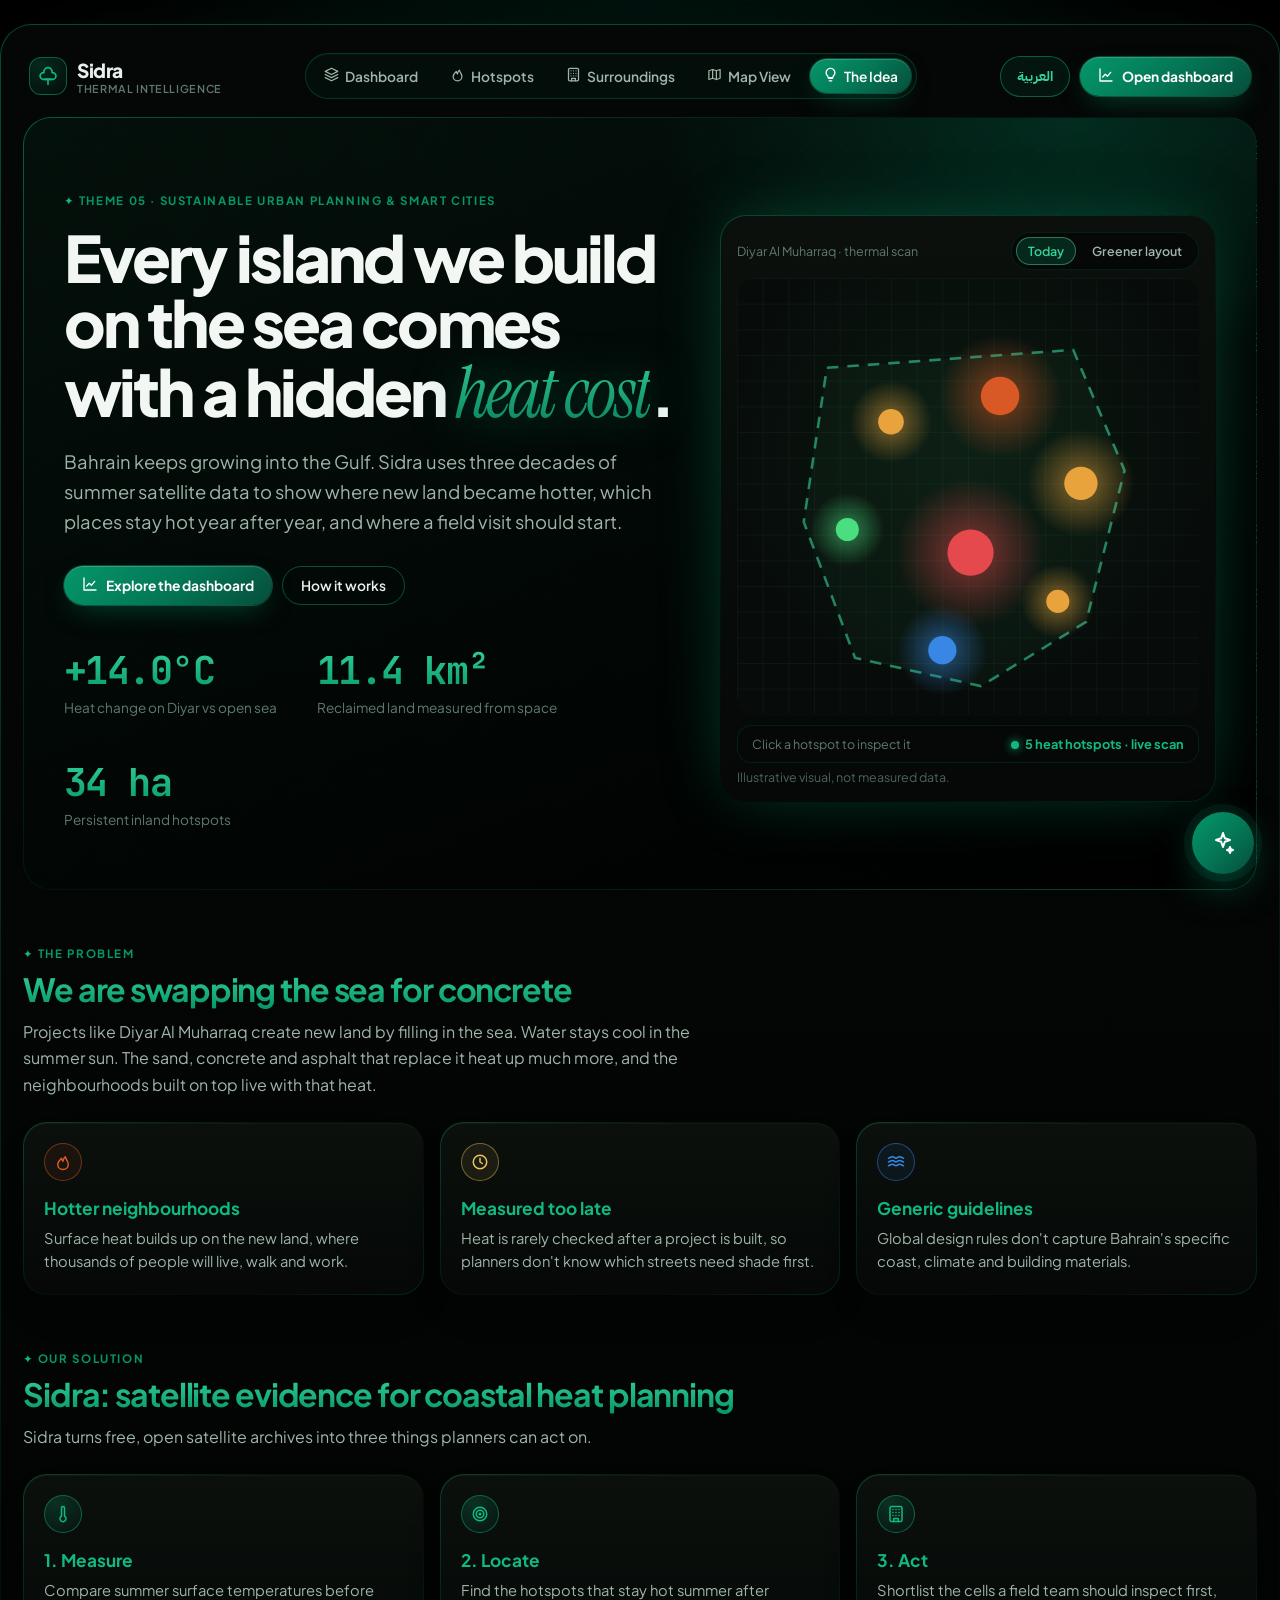
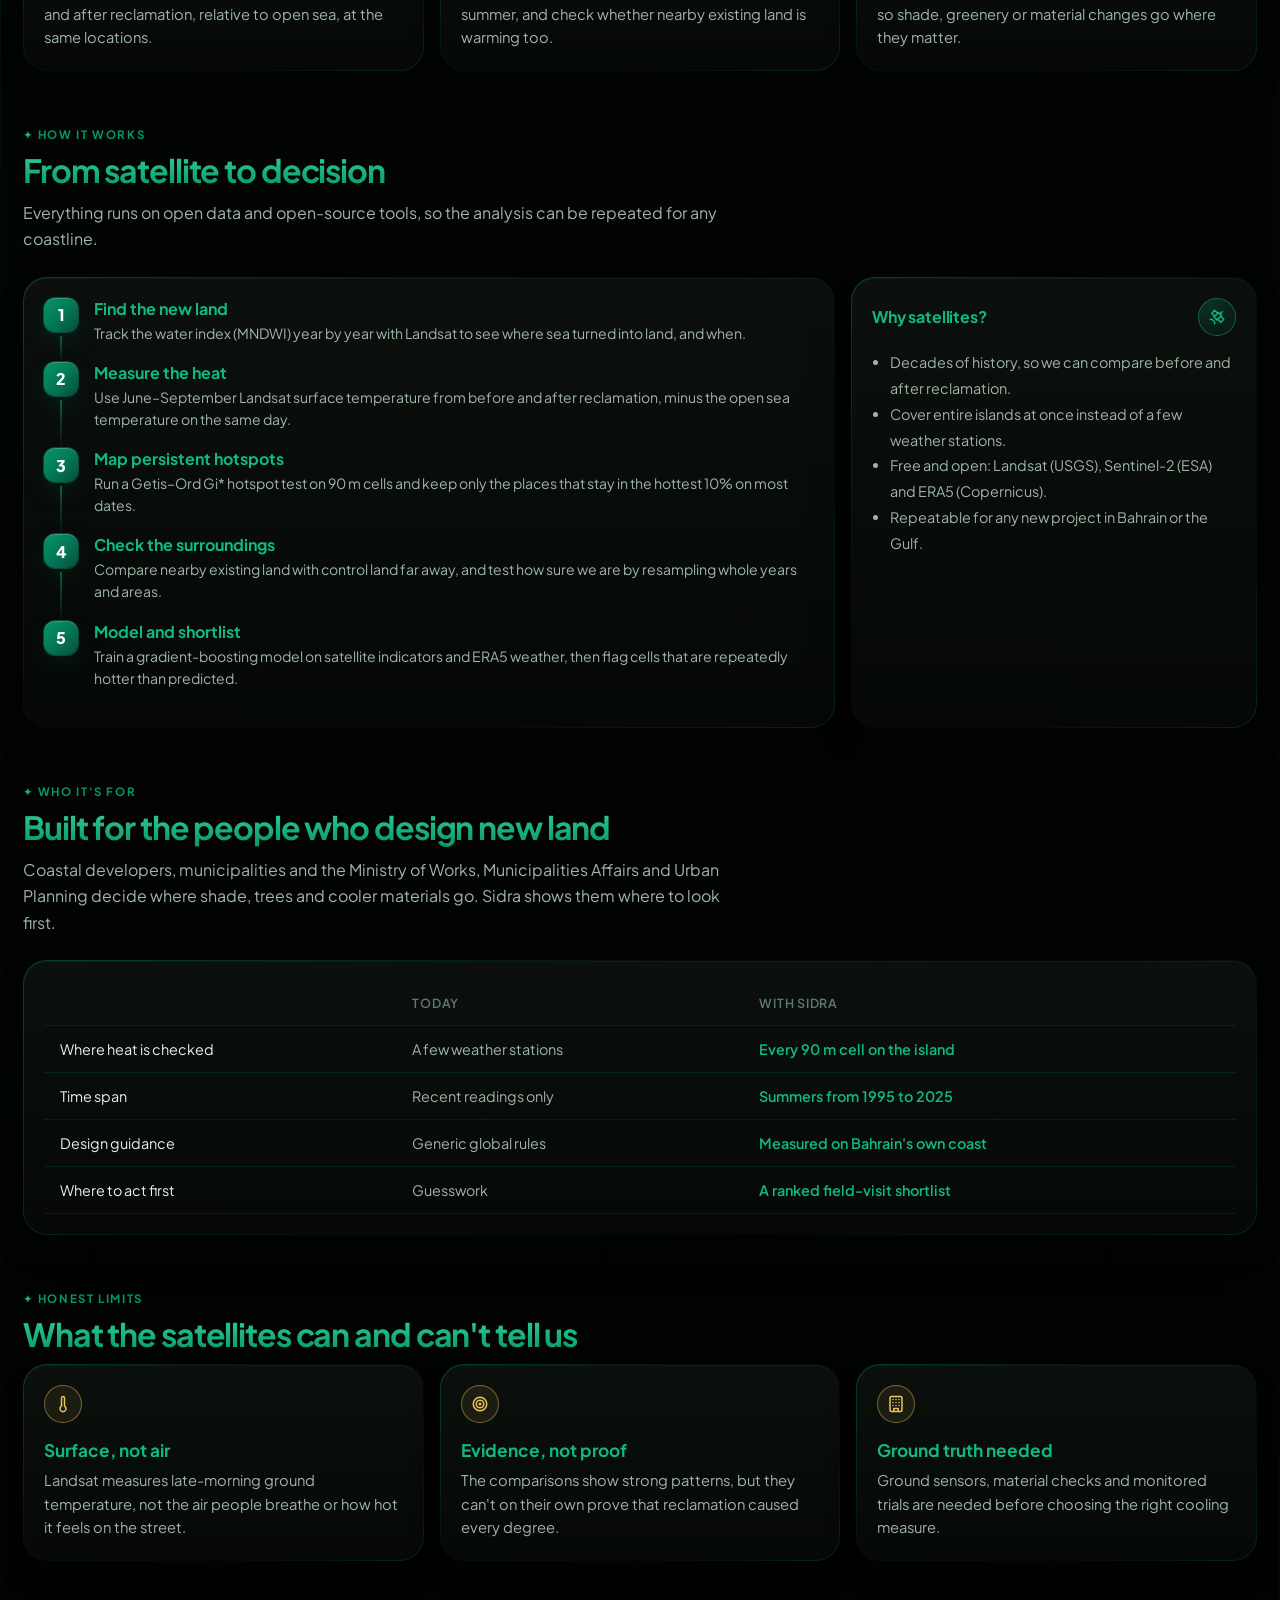
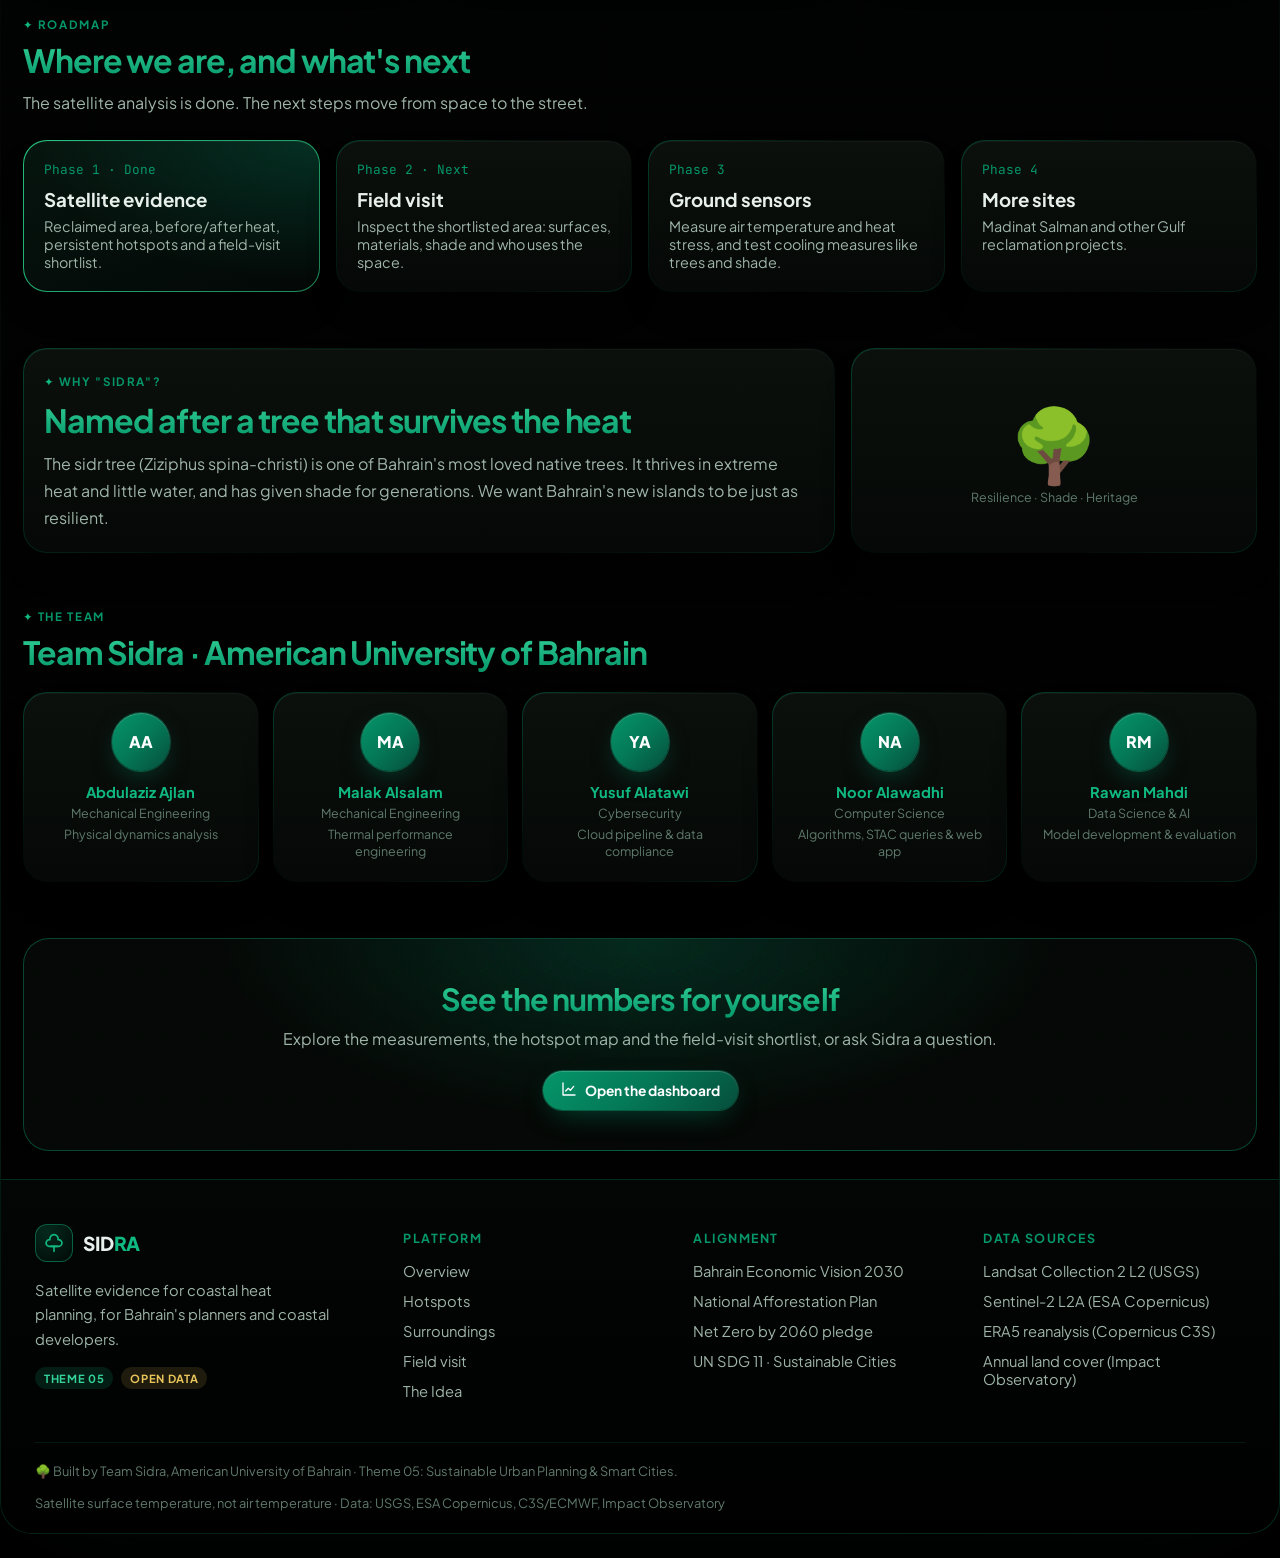
==== idea.html @ 2f84e02f "Add Sidra web app" ====
<!DOCTYPE html>

<html lang="en">
<head>
<meta charset="utf-8"/>
<meta content="width=device-width, initial-scale=1" name="viewport"/>
<title>The Sidra Idea</title>
<meta content="Why Sidra exists: satellite evidence on the surface-heat cost of building new land on the sea in Bahrain." name="description"/>
<link href="data:image/svg+xml,&lt;svg xmlns='http://www.w3.org/2000/svg' viewBox='0 0 100 100'&gt;&lt;text y='.9em' font-size='90'&gt;🌳&lt;/text&gt;&lt;/svg&gt;" rel="icon"/>
<link href="https://fonts.googleapis.com" rel="preconnect"/>
<link href="https://fonts.googleapis.com/css2?family=Plus+Jakarta+Sans:wght@400;500;600;700;800&amp;family=JetBrains+Mono:wght@500;700&amp;family=Instrument+Serif:ital@0;1&amp;family=IBM+Plex+Sans+Arabic:wght@400;500;600;700&amp;family=Noto+Kufi+Arabic:wght@600;700;800&amp;display=swap" rel="stylesheet"/>
<link href="assets/css/style.css" rel="stylesheet"/>
</head>
<body>
<div class="app">
<header class="topbar">
<a class="brand" href="index.html">
<span class="brand-mark" data-icon="tree" data-size="20"></span>
<span data-i18n="">Sidra<small>Thermal intelligence</small></span>
</a>
<nav class="nav">
<a href="index.html#overview"><span data-icon="layers" data-size="15"></span><span data-i18n="">Dashboard</span></a>
<a href="index.html#hotspots"><span data-icon="flame" data-size="15"></span><span data-i18n="">Hotspots</span></a>
<a href="index.html#surroundings"><span data-icon="building" data-size="15"></span><span data-i18n="">Surroundings</span></a>
<a href="index.html#mapview"><span data-icon="map" data-size="15"></span><span data-i18n="">Map View</span></a>
<a class="active" href="idea.html"><span data-icon="bulb" data-size="15"></span><span data-i18n="">The Idea</span></a>
</nav>
<div class="top-actions">
<button aria-label="Switch language" class="lang-btn" id="lang-btn" type="button"><span data-i18n="">العربية</span></button>
<a class="btn-neon" href="index.html"><span data-icon="chart" data-size="16"></span><span data-i18n="">Open dashboard</span></a>
</div>
</header>
<!-- Hero -->
<section class="hero-idea">
<div class="hero-split">
<div>
<span class="eyebrow" data-i18n="">Theme 05 · Sustainable Urban Planning &amp; Smart Cities</span>
<h1 data-i18n="">Every island we build on the sea comes with a hidden <em>heat cost</em>.</h1>
<p class="lead" data-i18n="">Bahrain keeps growing into the Gulf. Sidra uses three decades of summer satellite data to show where new
          land became hotter, which places stay hot year after year, and where a field visit should start.</p>
<div class="ctas">
<a class="btn-neon" href="index.html"><span data-icon="chart" data-size="16"></span><span data-i18n="">Explore the dashboard</span></a>
<a class="btn-ghost" data-i18n="" href="#how">How it works</a>
</div>
<div class="big-stat">
<div><b id="s-change"><span data-i18n="">--</span></b><span data-i18n="">Heat change on Diyar vs open sea</span></div>
<div><b id="s-area"><span data-i18n="">--</span></b><span data-i18n="">Reclaimed land measured from space</span></div>
<div><b id="s-hot"><span data-i18n="">--</span></b><span data-i18n="">Persistent inland hotspots</span></div>
</div>
</div>
<div id="scan"></div>
</div>
</section>
<!-- Problem -->
<section class="section">
<span class="eyebrow" data-i18n="">The problem</span>
<h2 data-i18n="">We are swapping the sea for concrete</h2>
<p class="intro" data-i18n="">Projects like Diyar Al Muharraq create new land by filling in the sea. Water stays cool in the summer sun.
      The sand, concrete and asphalt that replace it heat up much more, and the neighbourhoods built on top live with that heat.</p>
<div class="grid g-3">
<div class="card feature"><span class="icon-ring land" data-icon="flame"></span><h3 data-i18n="">Hotter neighbourhoods</h3><p data-i18n="">Surface heat builds up on the new land, where thousands of people will live, walk and work.</p></div>
<div class="card feature"><span class="icon-ring warn" data-icon="clock"></span><h3 data-i18n="">Measured too late</h3><p data-i18n="">Heat is rarely checked after a project is built, so planners don't know which streets need shade first.</p></div>
<div class="card feature"><span class="icon-ring sea" data-icon="waves"></span><h3 data-i18n="">Generic guidelines</h3><p data-i18n="">Global design rules don't capture Bahrain's specific coast, climate and building materials.</p></div>
</div>
</section>
<!-- Solution -->
<section class="section">
<span class="eyebrow" data-i18n="">Our solution</span>
<h2 data-i18n="">Sidra: satellite evidence for coastal heat planning</h2>
<p class="intro" data-i18n="">Sidra turns free, open satellite archives into three things planners can act on.</p>
<div class="grid g-3">
<div class="card feature"><span class="icon-ring" data-icon="thermo"></span><h3 data-i18n="">1. Measure</h3><p data-i18n="">Compare summer surface temperatures before and after reclamation, relative to open sea, at the same locations.</p></div>
<div class="card feature"><span class="icon-ring" data-icon="target"></span><h3 data-i18n="">2. Locate</h3><p data-i18n="">Find the hotspots that stay hot summer after summer, and check whether nearby existing land is warming too.</p></div>
<div class="card feature"><span class="icon-ring" data-icon="building"></span><h3 data-i18n="">3. Act</h3><p data-i18n="">Shortlist the cells a field team should inspect first, so shade, greenery or material changes go where they matter.</p></div>
</div>
</section>
<!-- How it works -->
<section class="section" id="how">
<span class="eyebrow" data-i18n="">How it works</span>
<h2 data-i18n="">From satellite to decision</h2>
<p class="intro" data-i18n="">Everything runs on open data and open-source tools, so the analysis can be repeated for any coastline.</p>
<div class="grid g-main">
<div class="card">
<ol class="steps">
<li><b data-i18n="">Find the new land</b><span data-i18n="">Track the water index (MNDWI) year by year with Landsat to see where sea turned into land, and when.</span></li>
<li><b data-i18n="">Measure the heat</b><span data-i18n="">Use June–September Landsat surface temperature from before and after reclamation, minus the open sea temperature on the same day.</span></li>
<li><b data-i18n="">Map persistent hotspots</b><span data-i18n="">Run a Getis–Ord Gi* hotspot test on 90 m cells and keep only the places that stay in the hottest 10% on most dates.</span></li>
<li><b data-i18n="">Check the surroundings</b><span data-i18n="">Compare nearby existing land with control land far away, and test how sure we are by resampling whole years and areas.</span></li>
<li><b data-i18n="">Model and shortlist</b><span data-i18n="">Train a gradient-boosting model on satellite indicators and ERA5 weather, then flag cells that are repeatedly hotter than predicted.</span></li>
</ol>
</div>
<div class="card">
<div class="card-head"><div><div class="card-title" data-i18n="">Why satellites?</div></div><span class="icon-ring" data-icon="satellite"></span></div>
<ul class="list-clean">
<li data-i18n="">Decades of history, so we can compare before and after reclamation.</li>
<li data-i18n="">Cover entire islands at once instead of a few weather stations.</li>
<li data-i18n="">Free and open: Landsat (USGS), Sentinel-2 (ESA) and ERA5 (Copernicus).</li>
<li data-i18n="">Repeatable for any new project in Bahrain or the Gulf.</li>
</ul>
</div>
</div>
</section>
<!-- Who + compare -->
<section class="section">
<span class="eyebrow" data-i18n="">Who it's for</span>
<h2 data-i18n="">Built for the people who design new land</h2>
<p class="intro" data-i18n="">Coastal developers, municipalities and the Ministry of Works, Municipalities Affairs and Urban Planning decide
      where shade, trees and cooler materials go. Sidra shows them where to look first.</p>
<div class="card">
<table class="compare">
<thead><tr><th></th><th data-i18n="">Today</th><th data-i18n="">With Sidra</th></tr></thead>
<tbody>
<tr><td data-i18n="">Where heat is checked</td><td data-i18n="">A few weather stations</td><td data-i18n="">Every 90 m cell on the island</td></tr>
<tr><td data-i18n="">Time span</td><td data-i18n="">Recent readings only</td><td data-i18n="">Summers from 1995 to 2025</td></tr>
<tr><td data-i18n="">Design guidance</td><td data-i18n="">Generic global rules</td><td data-i18n="">Measured on Bahrain's own coast</td></tr>
<tr><td data-i18n="">Where to act first</td><td data-i18n="">Guesswork</td><td data-i18n="">A ranked field-visit shortlist</td></tr>
</tbody>
</table>
</div>
</section>
<!-- Honest limits -->
<section class="section">
<span class="eyebrow" data-i18n="">Honest limits</span>
<h2 data-i18n="">What the satellites can and can't tell us</h2>
<div class="grid g-3">
<div class="card feature"><span class="icon-ring warn" data-icon="thermo"></span><h3 data-i18n="">Surface, not air</h3><p data-i18n="">Landsat measures late-morning ground temperature, not the air people breathe or how hot it feels on the street.</p></div>
<div class="card feature"><span class="icon-ring warn" data-icon="target"></span><h3 data-i18n="">Evidence, not proof</h3><p data-i18n="">The comparisons show strong patterns, but they can't on their own prove that reclamation caused every degree.</p></div>
<div class="card feature"><span class="icon-ring warn" data-icon="building"></span><h3 data-i18n="">Ground truth needed</h3><p data-i18n="">Ground sensors, material checks and monitored trials are needed before choosing the right cooling measure.</p></div>
</div>
</section>
<!-- Roadmap -->
<section class="section">
<span class="eyebrow" data-i18n="">Roadmap</span>
<h2 data-i18n="">Where we are, and what's next</h2>
<p class="intro" data-i18n="">The satellite analysis is done. The next steps move from space to the street.</p>
<div class="roadmap">
<div class="card done"><div class="phase" data-i18n="">Phase 1 · Done</div><h3 data-i18n="" style="margin:10px 0 6px">Satellite evidence</h3><p class="muted" data-i18n="" style="margin:0;font-size:.9rem">Reclaimed area, before/after heat, persistent hotspots and a field-visit shortlist.</p></div>
<div class="card"><div class="phase" data-i18n="">Phase 2 · Next</div><h3 data-i18n="" style="margin:10px 0 6px">Field visit</h3><p class="muted" data-i18n="" style="margin:0;font-size:.9rem">Inspect the shortlisted area: surfaces, materials, shade and who uses the space.</p></div>
<div class="card"><div class="phase" data-i18n="">Phase 3</div><h3 data-i18n="" style="margin:10px 0 6px">Ground sensors</h3><p class="muted" data-i18n="" style="margin:0;font-size:.9rem">Measure air temperature and heat stress, and test cooling measures like trees and shade.</p></div>
<div class="card"><div class="phase" data-i18n="">Phase 4</div><h3 data-i18n="" style="margin:10px 0 6px">More sites</h3><p class="muted" data-i18n="" style="margin:0;font-size:.9rem">Madinat Salman and other Gulf reclamation projects.</p></div>
</div>
</section>
<!-- Name -->
<section class="section">
<div class="grid g-main">
<div class="card">
<span class="eyebrow" data-i18n="">Why "Sidra"?</span>
<h2 data-i18n="" style="margin-top:10px">Named after a tree that survives the heat</h2>
<p class="muted" data-i18n="" style="line-height:1.7;margin:0">The sidr tree (Ziziphus spina-christi) is one of Bahrain's most loved native trees. It thrives in
          extreme heat and little water, and has given shade for generations. We want Bahrain's new islands to be just as resilient.</p>
</div>
<div class="card" style="display:grid;place-items:center;text-align:center">
<div><div data-i18n="" style="font-size:4.5rem">🌳</div><div class="tiny" data-i18n="">Resilience · Shade · Heritage</div></div>
</div>
</div>
</section>
<!-- Team -->
<section class="section">
<span class="eyebrow" data-i18n="">The team</span>
<h2 data-i18n="">Team Sidra · American University of Bahrain</h2>
<div class="team" id="team" style="margin-top:20px"></div>
</section>
<section class="cta-band">
<h2 data-i18n="">See the numbers for yourself</h2>
<p data-i18n="">Explore the measurements, the hotspot map and the field-visit shortlist, or ask Sidra a question.</p>
<a class="btn-neon" href="index.html"><span data-icon="chart" data-size="16"></span><span data-i18n="">Open the dashboard</span></a>
</section>
<footer class="footer-big" id="site-footer"></footer>
</div>
<script src="assets/js/i18n.js"></script>
<script src="assets/js/common.js"></script>
<script src="assets/js/assistant.js"></script>
<script>
  document.getElementById("team").innerHTML = TEAM.map((m) => `
    <div class="card member"><div class="avatar">${initials(m.name)}</div><b>${t(m.name)}</b><span>${t(m.major)}</span><span>${t(m.role)}</span></div>`).join("");
  let R = null;
  renderScan(document.getElementById("scan"));
  initChatWidget(() => summarizeResults(R));
  loadResults().then((res) => {
    R = res;
    const M = summarizeResults(R);
    if (M.diyar_change_vs_sea_c != null) document.getElementById("s-change").textContent = `+${M.diyar_change_vs_sea_c.toFixed(1)}°C`;
    if (M.reclaimed_area_km2 != null) document.getElementById("s-area").textContent = `${M.reclaimed_area_km2.toFixed(1)} ${t("km²")}`;
    if (M.persistent_hotspot_ha != null) document.getElementById("s-hot").textContent = `${Math.round(M.persistent_hotspot_ha)} ${t("ha")}`;
  }).catch(() => {});
</script>
</body>
</html>
---- assets/css/style.css ----
/* Sidra - dark emerald dashboard theme */
:root {
  --bg: #020B08;
  --bg-2: #061510;
  --card: #071812;
  --card-2: #0B231B;
  --line: rgba(214, 178, 94, 0.10);
  --line-2: rgba(214, 178, 94, 0.20);
  --neon: #34D399;
  --neon-2: #059669;
  --mint: #6EE7B7;
  --neon-glow: rgba(16, 185, 129, 0.42);
  --gold: #D6B25E;
  --gold-2: #F4E2A8;
  --gold-3: #A8802F;
  --gold-glow: rgba(214, 178, 94, 0.35);
  --ink: #F5F1E6;
  --ink-2: #B7C6BC;
  --ink-3: #7D9389;
  --land: #D95926;
  --sea: #3987E5;
  --design-a: #199E70;
  --design-b: #9085E9;
  --warn: #D6B25E;
  --radius: 24px;
  --font: "Plus Jakarta Sans", system-ui, sans-serif;
  --display: "Instrument Serif", Georgia, serif;
  --mono: "JetBrains Mono", ui-monospace, monospace;
  --grad-emerald: linear-gradient(135deg, #6EE7B7 0%, #10B981 45%, #047857 100%);
  --grad-gold: linear-gradient(135deg, #F7E7B4 0%, #D6B25E 45%, #A8802F 100%);
  --grad-border: linear-gradient(140deg, rgba(244, 226, 168, 0.45), rgba(52, 211, 153, 0.14) 35%, rgba(255, 255, 255, 0.03) 65%, rgba(52, 211, 153, 0.28));
  --star: url("data:image/svg+xml,%3Csvg xmlns='http://www.w3.org/2000/svg' width='64' height='64' viewBox='0 0 64 64'%3E%3Cg fill='none' stroke='%23D6B25E' stroke-width='0.8' stroke-opacity='0.55'%3E%3Cpath d='M32 8l7 17 17 7-17 7-7 17-7-17-17-7 17-7z'/%3E%3Cpath d='M15 15h34v34H15z' transform='rotate(45 32 32)'/%3E%3Ccircle cx='32' cy='32' r='5'/%3E%3C/g%3E%3C/svg%3E");
}

* { box-sizing: border-box; }
html { scroll-behavior: smooth; }
body {
  margin: 0;
  font-family: var(--font);
  color: var(--ink);
  background:
    radial-gradient(900px 600px at -10% -10%, rgba(34, 197, 94, 0.22), transparent 60%),
    radial-gradient(700px 500px at 110% 10%, rgba(34, 197, 94, 0.10), transparent 60%),
    radial-gradient(800px 600px at 50% 120%, rgba(34, 197, 94, 0.08), transparent 60%),
    var(--bg);
  background-attachment: fixed;
  min-height: 100vh;
  -webkit-font-smoothing: antialiased;
}
a { color: inherit; text-decoration: none; }
button { font-family: inherit; cursor: pointer; }
.mono { font-family: var(--mono); }
.muted { color: var(--ink-2); }
.tiny { font-size: 0.78rem; color: var(--ink-3); }

/* ---------- App frame ---------- */
.app {
  max-width: 1320px;
  margin: 24px auto;
  padding: 22px;
  border-radius: 32px;
  background: rgba(8, 14, 11, 0.72);
  border: 1px solid var(--line-2);
  box-shadow: 0 40px 120px -40px rgba(0, 0, 0, 0.9), 0 0 0 1px rgba(74, 222, 128, 0.04) inset;
  backdrop-filter: blur(14px);
}

/* ---------- Top bar ---------- */
.topbar {
  display: flex; align-items: center; justify-content: space-between; gap: 16px;
  padding: 6px 6px 18px 6px; flex-wrap: wrap;
}
.brand { display: flex; align-items: center; gap: 10px; font-weight: 800; font-size: 1.2rem; letter-spacing: -0.02em; }
.brand-mark {
  width: 38px; height: 38px; border-radius: 12px; display: grid; place-items: center;
  background: linear-gradient(135deg, rgba(74,222,128,0.25), rgba(74,222,128,0.05));
  border: 1px solid rgba(74, 222, 128, 0.35); color: var(--neon);
}
.brand small { display: block; font-size: 0.68rem; color: var(--ink-3); font-weight: 600; letter-spacing: 0.06em; text-transform: uppercase; }

.nav { display: flex; gap: 6px; padding: 5px; border-radius: 999px; background: var(--card); border: 1px solid var(--line); flex-wrap: wrap; }
.nav a, .nav button {
  border: 0; background: transparent; color: var(--ink-2); font-weight: 600; font-size: 0.86rem;
  padding: 8px 13px; border-radius: 999px; transition: all .18s ease; display: inline-flex; align-items: center; gap: 6px; white-space: nowrap;
}
.nav a:hover, .nav button:hover { color: var(--ink); background: rgba(255,255,255,0.04); }
.nav .active { color: #04120A; background: var(--neon); box-shadow: 0 6px 22px -6px var(--neon-glow); }

.top-actions { display: flex; align-items: center; gap: 10px; }
.chip {
  display: inline-flex; align-items: center; gap: 8px; padding: 9px 14px; border-radius: 999px;
  background: var(--card); border: 1px solid var(--line); color: var(--ink-2); font-size: 0.82rem; font-weight: 600;
}
.dot-live { width: 8px; height: 8px; border-radius: 50%; background: var(--warn); box-shadow: 0 0 0 0 rgba(232,196,90,.6); animation: pulse 2s infinite; }
@keyframes pulse { 50% { box-shadow: 0 0 0 7px rgba(232,196,90,0); } }
.btn-neon {
  display: inline-flex; align-items: center; gap: 8px; border: 0; padding: 10px 18px; border-radius: 999px;
  background: var(--neon); color: #04120A; font-weight: 700; font-size: 0.86rem;
  box-shadow: 0 0 0 1px rgba(74,222,128,0.4), 0 10px 30px -8px var(--neon-glow); transition: transform .15s ease;
}
.btn-neon:hover { transform: translateY(-1px); }
.btn-ghost {
  display: inline-flex; align-items: center; gap: 8px; padding: 10px 18px; border-radius: 999px;
  border: 1px solid var(--line-2); background: transparent; color: var(--ink); font-weight: 600; font-size: 0.86rem;
}
.btn-ghost:hover { border-color: var(--neon); color: var(--neon); }

/* ---------- Page header ---------- */
.page-head { display: flex; align-items: flex-end; justify-content: space-between; gap: 16px; margin: 6px 6px 18px; flex-wrap: wrap; }
.page-head h1 { margin: 0; font-size: 2.1rem; letter-spacing: -0.035em; font-weight: 800; }
.page-head p { margin: 6px 0 0; color: var(--ink-2); max-width: 680px; }
.eyebrow { font-size: 0.72rem; font-weight: 700; letter-spacing: 0.14em; text-transform: uppercase; color: var(--neon); }

/* ---------- Grid & cards ---------- */
.grid { display: grid; gap: 16px; }
.g-4 { grid-template-columns: repeat(4, minmax(0, 1fr)); }
.g-3 { grid-template-columns: repeat(3, minmax(0, 1fr)); }
.g-2 { grid-template-columns: repeat(2, minmax(0, 1fr)); }
.g-main { grid-template-columns: minmax(0, 2fr) minmax(0, 1fr); }
.span-2 { grid-column: span 2; }
.mt { margin-top: 16px; }

.card {
  position: relative; background: linear-gradient(180deg, var(--card-2), var(--card));
  border: 1px solid var(--line); border-radius: var(--radius); padding: 20px;
  transition: border-color .2s ease, transform .2s ease; overflow: hidden;
  animation: rise .5s ease both;
}
.card:hover { border-color: rgba(74, 222, 128, 0.22); }
@keyframes rise { from { opacity: 0; transform: translateY(10px); } to { opacity: 1; transform: none; } }
.card-head { display: flex; align-items: center; justify-content: space-between; gap: 12px; margin-bottom: 14px; flex-wrap: wrap; }
.card-title { font-weight: 700; font-size: 0.98rem; letter-spacing: -0.01em; }
.card-sub { color: var(--ink-3); font-size: 0.8rem; margin-top: 3px; }

.icon-ring {
  width: 38px; height: 38px; border-radius: 50%; display: grid; place-items: center; flex: none;
  border: 1px solid rgba(74, 222, 128, 0.35); color: var(--neon); background: rgba(74, 222, 128, 0.07);
}
.icon-ring.land { color: var(--land); border-color: rgba(217, 89, 38, 0.45); background: rgba(217, 89, 38, 0.08); }
.icon-ring.sea { color: var(--sea); border-color: rgba(57, 135, 229, 0.45); background: rgba(57, 135, 229, 0.08); }
.icon-ring.warn { color: var(--warn); border-color: rgba(232, 196, 90, 0.45); background: rgba(232, 196, 90, 0.08); }

/* KPI */
.kpi .label { color: var(--ink-2); font-size: 0.84rem; font-weight: 600; }
.kpi .value { font-family: var(--mono); font-size: 2.2rem; font-weight: 700; letter-spacing: -0.04em; margin: 10px 0 4px; }
.kpi .value small { font-size: 1rem; color: var(--ink-2); font-weight: 500; margin-left: 2px; }
.kpi .foot { display: flex; justify-content: space-between; align-items: center; color: var(--ink-3); font-size: 0.78rem; }
.kpi .foot a { color: var(--ink-2); display: inline-flex; gap: 4px; align-items: center; }
.kpi .foot a:hover { color: var(--neon); }
.kpi.hero-kpi { background: radial-gradient(400px 200px at 100% 0%, rgba(74,222,128,0.20), transparent 70%), linear-gradient(180deg, #0F2219, #0B1611); border-color: rgba(74, 222, 128, 0.35); }
.kpi.hero-kpi .value { color: var(--neon); text-shadow: 0 0 28px rgba(74, 222, 128, 0.45); }

/* Segmented pills */
.seg { display: inline-flex; padding: 4px; gap: 4px; border-radius: 999px; background: var(--bg-2); border: 1px solid var(--line); }
.seg button { border: 0; background: transparent; color: var(--ink-2); padding: 6px 12px; border-radius: 999px; font-size: 0.78rem; font-weight: 600; }
.seg button.on { background: rgba(74, 222, 128, 0.15); color: var(--neon); box-shadow: inset 0 0 0 1px rgba(74, 222, 128, 0.35); }

.legend { display: flex; gap: 16px; flex-wrap: wrap; color: var(--ink-2); font-size: 0.8rem; }
.legend span { display: inline-flex; align-items: center; gap: 7px; }
.legend i { width: 14px; height: 3px; border-radius: 2px; display: inline-block; }
.legend i.dash { background: repeating-linear-gradient(90deg, currentColor 0 4px, transparent 4px 7px) !important; height: 2px; }

.chart-box { position: relative; height: 340px; }
.chart-box.sm { height: 230px; }

/* Mini tiles (conditions) */
.tiles { display: grid; grid-template-columns: 1fr 1fr; gap: 10px; }
.tile { background: var(--bg-2); border: 1px solid var(--line); border-radius: 16px; padding: 14px; }
.tile .t-top { display: flex; justify-content: space-between; align-items: center; color: var(--ink-2); font-size: 0.78rem; font-weight: 600; }
.tile .t-val { font-family: var(--mono); font-size: 1.55rem; font-weight: 700; margin-top: 10px; letter-spacing: -0.03em; }
.tile .t-val small { font-size: 0.85rem; color: var(--ink-3); }

/* Insights */
.insight { display: flex; gap: 12px; padding: 14px; border-radius: 16px; background: var(--bg-2); border: 1px solid var(--line); margin-bottom: 10px; }
.insight:last-child { margin-bottom: 0; }
.insight b { display: block; font-size: 0.9rem; margin-bottom: 3px; }
.insight p { margin: 0; color: var(--ink-2); font-size: 0.84rem; line-height: 1.55; }
.badge { display: inline-flex; align-items: center; gap: 6px; font-size: 0.7rem; font-weight: 700; letter-spacing: 0.06em; text-transform: uppercase; padding: 4px 9px; border-radius: 999px; }
.badge.green { color: var(--neon); background: rgba(74, 222, 128, 0.12); }
.badge.gold { color: var(--warn); background: rgba(232, 196, 90, 0.12); }

/* Progress ring + checklist */
.ring { --p: 40; width: 120px; height: 120px; border-radius: 50%; display: grid; place-items: center; margin: 4px auto 14px;
  background: conic-gradient(var(--neon) calc(var(--p) * 1%), rgba(255,255,255,0.06) 0); position: relative; }
.ring::before { content: ""; position: absolute; inset: 10px; border-radius: 50%; background: var(--card); }
.ring span { position: relative; font-family: var(--mono); font-size: 1.6rem; font-weight: 700; }
.checklist { list-style: none; margin: 0; padding: 0; }
.checklist li { display: flex; gap: 10px; align-items: flex-start; padding: 8px 0; border-top: 1px solid var(--line); font-size: 0.86rem; color: var(--ink-2); }
.checklist li:first-child { border-top: 0; }
.checklist .ok { color: var(--neon); }
.checklist .wait { color: var(--warn); }

/* Callouts */
.callout { border-radius: 16px; padding: 14px 16px; font-size: 0.88rem; line-height: 1.55; background: rgba(74, 222, 128, 0.07); border: 1px solid rgba(74, 222, 128, 0.25); color: var(--ink); }
.callout.warn { background: rgba(232, 196, 90, 0.07); border-color: rgba(232, 196, 90, 0.28); }

/* ---------- Simulator ---------- */
.design-head { display: flex; align-items: center; gap: 10px; }
.swatch { width: 12px; height: 12px; border-radius: 4px; }
.presets { display: flex; flex-wrap: wrap; gap: 6px; margin: 14px 0 6px; }
.presets button { border: 1px solid var(--line-2); background: var(--bg-2); color: var(--ink-2); padding: 7px 12px; border-radius: 999px; font-size: 0.78rem; font-weight: 600; }
.presets button:hover { border-color: var(--neon); color: var(--neon); }
.slider { margin-top: 16px; }
.slider .s-top { display: flex; justify-content: space-between; font-size: 0.84rem; color: var(--ink-2); font-weight: 600; margin-bottom: 8px; }
.slider .s-top b { font-family: var(--mono); color: var(--ink); }
input[type=range] { -webkit-appearance: none; appearance: none; width: 100%; height: 6px; border-radius: 99px; outline: none;
  background: linear-gradient(90deg, var(--neon) var(--fill, 50%), rgba(255,255,255,0.08) var(--fill, 50%)); }
input[type=range]::-webkit-slider-thumb { -webkit-appearance: none; width: 20px; height: 20px; border-radius: 50%; background: #fff; border: 4px solid var(--neon); box-shadow: 0 0 14px var(--neon-glow); cursor: pointer; }
input[type=range]::-moz-range-thumb { width: 14px; height: 14px; border-radius: 50%; background: #fff; border: 4px solid var(--neon); cursor: pointer; }
.result { display: flex; align-items: flex-end; justify-content: space-between; margin-top: 20px; padding: 16px; border-radius: 16px; background: var(--bg-2); border: 1px solid var(--line); }
.result .r-val { font-family: var(--mono); font-size: 2.3rem; font-weight: 700; letter-spacing: -0.04em; }
.result .r-delta { font-family: var(--mono); font-size: 0.9rem; font-weight: 700; padding: 5px 10px; border-radius: 999px; }
.r-delta.down { color: var(--neon); background: rgba(74, 222, 128, 0.12); }
.r-delta.up { color: var(--land); background: rgba(217, 89, 38, 0.14); }
.error-text { color: var(--land); font-size: 0.8rem; margin-top: 8px; min-height: 1em; }
.verdict { font-size: 1.05rem; }
.verdict b { color: var(--neon); }

/* Heat grid */
.heat-wrap { display: grid; grid-template-columns: 34px minmax(0, 1fr) 14px; column-gap: 8px; row-gap: 6px; align-items: stretch; max-width: 560px; margin: 0 auto; padding-right: 30px; }
.heat-y { display: flex; flex-direction: column; justify-content: space-between; font-size: 0.7rem; color: var(--ink-3); text-align: right; padding: 2px 0; }
.heat { display: grid; grid-template-columns: repeat(21, 1fr); grid-template-rows: repeat(21, 1fr); gap: 2px; aspect-ratio: 1 / 1; position: relative; }
.heat div { border-radius: 3px; transition: transform .1s ease; }
.heat div.cell:hover { transform: scale(1.35); outline: 2px solid #fff; z-index: 2; }
.heat div.mark { outline: 2px solid #fff; z-index: 3; position: relative; }
.heat div.mark::after { content: attr(data-label); position: absolute; inset: 0; display: grid; place-items: center; font-size: 0.62rem; font-weight: 800; color: #04120A; background: rgba(255,255,255,0.85); border-radius: 3px; }
.heat-x { display: flex; justify-content: space-between; font-size: 0.7rem; color: var(--ink-3); }
.heat-scale { border-radius: 8px; background: linear-gradient(0deg, #3A1A0C, #7A3415, #C2501F, #F08A55, #FFD9C2); position: relative; }
.heat-scale span { position: absolute; left: 100%; margin-left: 6px; font-size: 0.7rem; color: var(--ink-3); font-family: var(--mono); }
.tooltip { position: fixed; pointer-events: none; background: #0B1A13; border: 1px solid var(--neon); color: var(--ink); padding: 8px 10px; border-radius: 10px; font-size: 0.78rem; z-index: 99; opacity: 0; transition: opacity .1s; box-shadow: 0 10px 30px -10px #000; }

/* Feature bars */
.fbar { margin-bottom: 16px; }
.fbar .f-top { display: flex; justify-content: space-between; font-size: 0.86rem; margin-bottom: 8px; }
.fbar .f-top b { font-family: var(--mono); }
.fbar .track { height: 12px; border-radius: 99px; background: rgba(255,255,255,0.06); overflow: hidden; }
.fbar .fill { height: 100%; border-radius: 99px; background: linear-gradient(90deg, var(--neon-2), var(--neon)); box-shadow: 0 0 18px var(--neon-glow); }

.steps { counter-reset: s; list-style: none; padding: 0; margin: 0; }
.steps li { position: relative; padding: 0 0 18px 50px; }
.steps li::before { counter-increment: s; content: counter(s); position: absolute; left: 0; top: 0; width: 34px; height: 34px; border-radius: 11px; display: grid; place-items: center; font-weight: 800; color: #04120A; background: var(--neon); box-shadow: 0 0 20px -4px var(--neon-glow); }
.steps li::after { content: ""; position: absolute; left: 16px; top: 38px; bottom: 2px; width: 2px; background: rgba(74,222,128,0.18); }
.steps li:last-child::after { display: none; }
.steps b { display: block; margin-bottom: 3px; }
.steps span { color: var(--ink-2); font-size: 0.88rem; line-height: 1.5; }

.list-clean { margin: 0; padding-left: 18px; color: var(--ink-2); line-height: 1.8; font-size: 0.9rem; }

/* Map + gallery */
#map { height: 460px; border-radius: 16px; border: 1px solid var(--line); background: #0A0F0D; }
.leaflet-container { font-family: var(--font); }
.leaflet-popup-content-wrapper, .leaflet-popup-tip { background: #0B1A13; color: var(--ink); border: 1px solid var(--neon); }
.map-fallback { height: 100%; display: grid; place-items: center; color: var(--ink-3); text-align: center; padding: 20px; }
.gallery img { width: 100%; border-radius: 14px; border: 1px solid var(--line); display: block; background: #fff; }
.placeholder { border: 1px dashed var(--line-2); border-radius: 16px; padding: 28px; text-align: center; color: var(--ink-3); font-size: 0.88rem; }
.kv { display: flex; justify-content: space-between; gap: 12px; padding: 10px 0; border-top: 1px solid var(--line); font-size: 0.84rem; }
.kv:first-child { border-top: 0; }
.kv span:first-child { color: var(--ink-3); }
.kv span:last-child { font-family: var(--mono); text-align: right; word-break: break-all; }

/* ---------- Chat ---------- */
.chat { display: flex; flex-direction: column; height: 520px; }
.chat-log { flex: 1; overflow-y: auto; display: flex; flex-direction: column; gap: 12px; padding: 4px 4px 12px; }
.msg { max-width: 78%; padding: 12px 15px; border-radius: 18px; font-size: 0.9rem; line-height: 1.55; animation: rise .25s ease both; }
.msg.bot { background: var(--bg-2); border: 1px solid var(--line); border-top-left-radius: 6px; color: var(--ink); }
.msg.user { align-self: flex-end; background: var(--neon); color: #04120A; font-weight: 600; border-top-right-radius: 6px; }
.chat-suggest { display: flex; gap: 8px; flex-wrap: wrap; margin: 10px 0; }
.chat-suggest button { border: 1px solid var(--line-2); background: transparent; color: var(--ink-2); border-radius: 999px; padding: 8px 13px; font-size: 0.8rem; font-weight: 600; }
.chat-suggest button:hover { border-color: var(--neon); color: var(--neon); }
.chat-input { display: flex; gap: 8px; padding: 6px; border-radius: 999px; background: var(--bg-2); border: 1px solid var(--line-2); }
.chat-input input { flex: 1; border: 0; background: transparent; color: var(--ink); padding: 0 14px; font: inherit; font-size: 0.92rem; outline: none; }
.chat-input input::placeholder { color: var(--ink-3); }

/* ---------- Views ---------- */
.view { display: none; }
.view.active { display: block; }

/* ---------- Footer ---------- */
.footer { display: flex; justify-content: space-between; gap: 16px; flex-wrap: wrap; color: var(--ink-3); font-size: 0.78rem; padding: 22px 6px 2px; border-top: 1px solid var(--line); margin-top: 22px; }

/* ---------- Idea page ---------- */
.hero-idea { position: relative; padding: 70px 40px 60px; border-radius: 28px; overflow: hidden; border: 1px solid rgba(74,222,128,0.2);
  background:
    linear-gradient(rgba(74,222,128,0.06) 1px, transparent 1px) 0 0 / 40px 40px,
    linear-gradient(90deg, rgba(74,222,128,0.06) 1px, transparent 1px) 0 0 / 40px 40px,
    radial-gradient(700px 400px at 80% 0%, rgba(74,222,128,0.25), transparent 60%),
    linear-gradient(160deg, #07160F, #050907); }
.hero-idea h1 { font-size: clamp(2.2rem, 5vw, 4rem); line-height: 1.02; letter-spacing: -0.045em; margin: 16px 0 18px; max-width: 900px; font-weight: 800; }
.hero-idea h1 em { font-style: normal; color: var(--neon); text-shadow: 0 0 40px rgba(74,222,128,0.5); }
.hero-idea p.lead { font-size: 1.15rem; color: var(--ink-2); max-width: 680px; line-height: 1.65; margin: 0 0 28px; }
.hero-idea .ctas { display: flex; gap: 10px; flex-wrap: wrap; }
.hero-tree { position: absolute; right: 40px; bottom: -10px; width: 280px; opacity: 0.16; color: var(--neon); }
.big-stat { display: flex; gap: 40px; flex-wrap: wrap; margin-top: 40px; }
.big-stat div b { font-family: var(--mono); font-size: 2.4rem; display: block; letter-spacing: -0.04em; }
.big-stat div span { color: var(--ink-3); font-size: 0.85rem; }
.section { margin-top: 56px; }
.section > .eyebrow { display: block; margin-bottom: 8px; }
.section h2 { font-size: 2rem; letter-spacing: -0.035em; margin: 0 0 10px; }
.section > p.intro { color: var(--ink-2); max-width: 720px; line-height: 1.65; margin: 0 0 24px; }
.feature h3 { margin: 16px 0 8px; font-size: 1.08rem; }
.feature p { margin: 0; color: var(--ink-2); line-height: 1.6; font-size: 0.92rem; }
.compare { width: 100%; border-collapse: collapse; font-size: 0.9rem; }
.compare th, .compare td { text-align: left; padding: 14px 16px; border-bottom: 1px solid var(--line); }
.compare th { color: var(--ink-3); font-weight: 600; font-size: 0.78rem; text-transform: uppercase; letter-spacing: 0.06em; }
.compare td:last-child { color: var(--neon); font-weight: 600; }
.compare td:nth-child(2) { color: var(--ink-2); }
.roadmap { display: grid; grid-template-columns: repeat(4, 1fr); gap: 16px; }
.roadmap .card .phase { font-family: var(--mono); color: var(--neon); font-size: 0.8rem; }
.roadmap .card.done { border-color: rgba(74,222,128,0.35); }
.team { display: grid; grid-template-columns: repeat(5, 1fr); gap: 14px; }
.member { text-align: center; }
.avatar { width: 58px; height: 58px; margin: 0 auto 12px; border-radius: 50%; display: grid; place-items: center; font-weight: 800; color: #04120A; background: linear-gradient(135deg, var(--neon), var(--mint)); box-shadow: 0 0 26px -6px var(--neon-glow); }
.member b { display: block; font-size: 0.92rem; }
.member span { display: block; color: var(--ink-3); font-size: 0.78rem; margin-top: 4px; line-height: 1.4; }
.cta-band { margin-top: 56px; padding: 40px; border-radius: 26px; text-align: center; background: radial-gradient(600px 240px at 50% 0%, rgba(74,222,128,0.25), transparent 70%), var(--card); border: 1px solid rgba(74,222,128,0.25); }
.cta-band h2 { margin: 0 0 10px; font-size: 1.9rem; letter-spacing: -0.03em; }
.cta-band p { color: var(--ink-2); margin: 0 0 22px; }

/* ---------- Error banner ---------- */
.load-error { margin: 20px 0; }

/* ---------- Responsive ---------- */
@media (max-width: 1520px) { .top-actions .chip { display: none; } }
@media (max-width: 1100px) {
  .g-4 { grid-template-columns: repeat(2, minmax(0, 1fr)); }
  .g-main, .g-3 { grid-template-columns: 1fr; }
  .span-2 { grid-column: auto; }
  .roadmap { grid-template-columns: repeat(2, 1fr); }
  .team { grid-template-columns: repeat(3, 1fr); }
}
@media (max-width: 680px) {
  .app { margin: 0; border-radius: 0; padding: 16px; }
  .g-4, .g-2, .tiles { grid-template-columns: 1fr; }
  .roadmap, .team { grid-template-columns: 1fr 1fr; }
  .topbar { flex-direction: column; align-items: stretch; }
  .nav { justify-content: center; }
  .hero-idea { padding: 44px 22px; }
  .msg { max-width: 92%; }
}

/* ---------- Print report ---------- */
@media print {
  * { -webkit-print-color-adjust: exact; print-color-adjust: exact; }
  body { background: var(--bg) !important; }
  .nav, .top-actions, .chat-input, .chat-suggest, .presets { display: none !important; }
  .view { display: block !important; break-inside: avoid; margin-bottom: 24px; }
  .app { margin: 0; box-shadow: none; }
  .card { break-inside: avoid; animation: none; }
}

/* ===================== Floating chat widget ===================== */
.fab {
  position: fixed; right: 26px; bottom: 26px; z-index: 60; width: 62px; height: 62px; border-radius: 50%; border: 0;
  display: grid; place-items: center; color: #04120A; background: var(--neon);
  box-shadow: 0 0 0 8px rgba(74, 222, 128, 0.10), 0 14px 40px -6px var(--neon-glow); transition: transform .2s ease;
  animation: fabpulse 3s ease-in-out infinite;
}
.fab:hover { transform: scale(1.06); }
.fab.open { animation: none; }
@keyframes fabpulse { 50% { box-shadow: 0 0 0 14px rgba(74, 222, 128, 0.04), 0 14px 40px -6px var(--neon-glow); } }
.chat-panel {
  position: fixed; right: 26px; bottom: 104px; z-index: 60; width: min(390px, calc(100vw - 32px)); height: min(560px, calc(100vh - 140px));
  display: flex; flex-direction: column; border-radius: 24px; overflow: hidden;
  background: rgba(10, 18, 14, 0.82); backdrop-filter: blur(18px); border: 1px solid var(--line-2);
  box-shadow: 0 30px 80px -20px rgba(0, 0, 0, 0.9), 0 0 0 1px rgba(74,222,128,0.06) inset;
  opacity: 0; transform: translateY(16px) scale(0.97); pointer-events: none; transition: all .22s ease;
}
.chat-panel.open { opacity: 1; transform: none; pointer-events: auto; }
.cp-head { display: flex; align-items: center; gap: 12px; padding: 16px 18px; border-bottom: 1px solid var(--line); }
.cp-head b { font-size: 0.98rem; }
.cp-avatar { width: 42px; height: 42px; border-radius: 50%; display: grid; place-items: center; color: var(--neon); background: rgba(74,222,128,0.10); border: 1px solid rgba(74,222,128,0.35); position: relative; }
.cp-close { margin-left: auto; border: 0; background: transparent; color: var(--ink-2); width: 34px; height: 34px; border-radius: 50%; display: grid; place-items: center; }
.cp-close:hover { background: rgba(255,255,255,0.06); color: var(--ink); }
.online { display: inline-block; width: 8px; height: 8px; border-radius: 50%; background: var(--neon); margin-right: 6px; box-shadow: 0 0 10px var(--neon); }
.cp-body { flex: 1; overflow-y: auto; padding: 16px; background: radial-gradient(300px 200px at 30% 30%, rgba(217,89,38,0.10), transparent 70%), radial-gradient(260px 200px at 70% 80%, rgba(74,222,128,0.08), transparent 70%); }
.cp-body .chat-log { overflow: visible; padding: 0; }
.cp-body .chat-suggest { flex-direction: column; align-items: flex-start; }
.cp-input { margin: 12px; }
.send-round { width: 40px; height: 40px; border-radius: 50%; border: 0; display: grid; place-items: center; background: rgba(74,222,128,0.18); color: var(--neon); flex: none; }
.send-round:hover { background: var(--neon); color: #04120A; }
.msg.typing { display: inline-flex; gap: 4px; width: fit-content; }
.msg.typing span { width: 7px; height: 7px; border-radius: 50%; background: var(--ink-3); animation: blink 1s infinite; }
.msg.typing span:nth-child(2) { animation-delay: .15s; } .msg.typing span:nth-child(3) { animation-delay: .3s; }
@keyframes blink { 50% { opacity: .25; transform: translateY(-2px); } }

/* ===================== Big footer ===================== */
.footer-big { margin: 28px -22px -22px; padding: 44px 34px 22px; border-top: 1px solid var(--line); border-radius: 0 0 32px 32px; background: linear-gradient(180deg, rgba(10,18,14,0.6), rgba(5,9,7,0.9)); }
.fb-grid { display: grid; grid-template-columns: 1.3fr 1fr 1fr 1fr; gap: 28px; }
.fb-brand p { color: var(--ink-2); line-height: 1.65; margin: 16px 0; max-width: 300px; font-size: 0.92rem; }
.fb-brand .brand em { font-style: normal; color: var(--neon); }
.fb-badges { display: flex; gap: 8px; flex-wrap: wrap; }
.fb-grid h5 { margin: 6px 0 16px; font-size: 0.78rem; letter-spacing: 0.12em; text-transform: uppercase; color: var(--ink-3); }
.fb-col a, .fb-col span { display: block; color: var(--ink-2); font-size: 0.92rem; margin-bottom: 12px; }
.fb-col a:hover { color: var(--neon); }
.fb-bottom { display: flex; justify-content: space-between; gap: 16px; flex-wrap: wrap; margin-top: 30px; padding-top: 20px; border-top: 1px solid var(--line); color: var(--ink-3); font-size: 0.8rem; padding-right: 80px; }

/* ===================== Animated scan ===================== */
.hero-split { display: grid; grid-template-columns: minmax(0, 1.25fr) minmax(0, 1fr); gap: 36px; align-items: center; position: relative; }
.scan-card { position: relative; border-radius: 26px; padding: 16px; background: rgba(8, 14, 11, 0.75); border: 1px solid rgba(74,222,128,0.25); box-shadow: 0 0 60px -10px rgba(74,222,128,0.35), inset 0 1px 0 rgba(255,255,255,0.05); }
.scan-top { display: flex; justify-content: space-between; align-items: center; gap: 10px; flex-wrap: wrap; margin-bottom: 8px; }
.scan-svg { width: 100%; display: block; border-radius: 18px; background: radial-gradient(circle at 50% 40%, rgba(74,222,128,0.06), transparent 70%), #070C0A; }
.scan-svg .island { fill: rgba(74,222,128,0.04); stroke: #34D399; stroke-opacity: 0.6; stroke-width: 2; stroke-dasharray: 9 7; animation: march 18s linear infinite; }
@keyframes march { to { stroke-dashoffset: -320; } }
.scan-svg .beam { animation: sweep 4.5s ease-in-out infinite; }
@keyframes sweep { 0% { transform: translateY(0); } 100% { transform: translateY(400px); } }
.spot { cursor: pointer; outline: none; }
.spot .halo { transform-box: fill-box; transform-origin: center; animation: breathe 2.6s ease-in-out infinite; animation-delay: var(--d); }
.spot .core { transform-box: fill-box; transform-origin: center; transition: transform .2s ease, fill .4s ease; }
.spot:hover .core, .spot:focus .core { transform: scale(1.3); }
@keyframes breathe { 50% { transform: scale(1.25); opacity: 0.65; } }
.scan-foot { display: flex; justify-content: space-between; align-items: center; gap: 10px; margin-top: 10px; padding: 10px 14px; border-radius: 14px; background: var(--bg-2); border: 1px solid var(--line); flex-wrap: wrap; }
.scan-live { color: var(--neon); font-size: 0.8rem; font-weight: 700; }

@media (max-width: 1100px) { .fb-grid { grid-template-columns: 1fr 1fr; } .hero-split { grid-template-columns: 1fr; } }
@media (max-width: 680px) { .fb-grid { grid-template-columns: 1fr; } .footer-big { margin: 22px -16px -16px; border-radius: 0; padding: 32px 20px 90px; } .fab { right: 16px; bottom: 16px; } .chat-panel { right: 16px; bottom: 90px; } }
@media print { .fab, .chat-panel { display: none !important; } }


/* =====================================================================
   RICH THEME: deep emerald, champagne gold, gradient borders
   ===================================================================== */
body {
  background:
    radial-gradient(1100px 700px at -5% -10%, rgba(16, 185, 129, 0.24), transparent 60%),
    radial-gradient(800px 600px at 105% 5%, rgba(13, 148, 136, 0.16), transparent 60%),
    radial-gradient(900px 600px at 50% 115%, rgba(214, 178, 94, 0.12), transparent 60%),
    var(--bg);
  background-attachment: fixed;
}
body::before {
  content: ""; position: fixed; inset: 0; pointer-events: none; z-index: -1;
  background-image: var(--star); background-size: 64px 64px; opacity: 0.05;
  mask-image: radial-gradient(circle at 50% 0%, #000 0%, transparent 75%);
  -webkit-mask-image: radial-gradient(circle at 50% 0%, #000 0%, transparent 75%);
}
::selection { background: rgba(214, 178, 94, 0.35); color: #fff; }

.app {
  border: 1px solid transparent;
  background:
    linear-gradient(180deg, rgba(6, 21, 16, 0.86), rgba(3, 12, 9, 0.9)) padding-box,
    linear-gradient(160deg, rgba(244, 226, 168, 0.35), rgba(52, 211, 153, 0.10) 30%, rgba(255,255,255,0.02) 60%, rgba(214, 178, 94, 0.25)) border-box;
  box-shadow: 0 50px 140px -50px rgba(0, 0, 0, 0.95), 0 0 120px -60px rgba(16, 185, 129, 0.45);
}

/* Cards with a fine gold-emerald gradient border */
.card, .tile, .insight {
  border: 1px solid transparent;
  background:
    linear-gradient(180deg, var(--card-2), var(--card)) padding-box,
    var(--grad-border) border-box;
}
.tile, .insight { background: linear-gradient(180deg, rgba(10, 32, 25, 0.9), rgba(6, 20, 15, 0.9)) padding-box, linear-gradient(140deg, rgba(214,178,94,0.22), rgba(255,255,255,0.03) 60%) border-box; }
.card { box-shadow: 0 20px 50px -30px rgba(0, 0, 0, 0.9), inset 0 1px 0 rgba(255, 255, 255, 0.04); transition: transform .25s ease, box-shadow .25s ease; }
.card:hover { transform: translateY(-2px); box-shadow: 0 26px 60px -28px rgba(0, 0, 0, 0.95), 0 0 40px -18px var(--neon-glow), inset 0 1px 0 rgba(255,255,255,0.06); }
.card-title { font-size: 1rem; }

/* Brand */
.brand-mark {
  background: radial-gradient(circle at 30% 20%, rgba(244,226,168,0.35), transparent 60%), linear-gradient(135deg, #0F3D2E, #072018);
  border: 1px solid rgba(214, 178, 94, 0.45); color: var(--gold-2);
  box-shadow: 0 0 24px -6px var(--gold-glow);
}

/* Navigation */
.nav { background: rgba(4, 15, 11, 0.8); border: 1px solid var(--line-2); box-shadow: inset 0 1px 0 rgba(255,255,255,0.03); }
.nav .active {
  color: #03140D; background: var(--grad-emerald);
  box-shadow: 0 8px 24px -8px var(--neon-glow), inset 0 1px 0 rgba(255, 255, 255, 0.35);
}

/* Buttons */
.btn-neon {
  background: var(--grad-emerald); color: #03140D;
  box-shadow: 0 0 0 1px rgba(110, 231, 183, 0.35), 0 12px 30px -10px var(--neon-glow), inset 0 1px 0 rgba(255,255,255,0.35);
}
#report-btn, .btn-gold {
  background: var(--grad-gold); color: #1F1503;
  box-shadow: 0 0 0 1px rgba(244, 226, 168, 0.4), 0 12px 30px -10px var(--gold-glow), inset 0 1px 0 rgba(255,255,255,0.45);
}
.btn-ghost { border-color: rgba(214, 178, 94, 0.35); }
.btn-ghost:hover { border-color: var(--gold); color: var(--gold-2); }
.lang-btn {
  border: 1px solid rgba(214, 178, 94, 0.45); background: rgba(214, 178, 94, 0.08); color: var(--gold-2);
  padding: 9px 16px; border-radius: 999px; font-weight: 700; font-size: 0.88rem;
  font-family: "IBM Plex Sans Arabic", var(--font); transition: all .2s ease;
}
.lang-btn:hover { background: rgba(214, 178, 94, 0.18); box-shadow: 0 0 20px -6px var(--gold-glow); }

/* Headings */
.eyebrow { color: var(--gold); }
.eyebrow::before { content: "✦ "; color: var(--gold-2); }
.page-head h1 {
  font-size: 2.4rem;
  background: linear-gradient(180deg, #FFFFFF 10%, #CFE9DD 100%); -webkit-background-clip: text; background-clip: text; color: transparent;
}
.section h2, .cta-band h2 { background: linear-gradient(180deg, #FFFFFF, #CFE9DD); -webkit-background-clip: text; background-clip: text; color: transparent; }

/* KPI cards */
.icon-ring { border-color: rgba(52, 211, 153, 0.4); background: radial-gradient(circle at 30% 20%, rgba(110,231,183,0.18), rgba(16,185,129,0.05)); }
.kpi.hero-kpi {
  background:
    radial-gradient(420px 220px at 100% 0%, rgba(214, 178, 94, 0.28), transparent 70%),
    linear-gradient(160deg, #0F3326, #08190F) padding-box,
    var(--grad-gold) border-box;
}
.kpi.hero-kpi .value { background: var(--grad-gold); -webkit-background-clip: text; background-clip: text; color: transparent; text-shadow: none; filter: drop-shadow(0 0 18px rgba(214, 178, 94, 0.35)); }
.kpi.hero-kpi .icon-ring { color: var(--gold-2); border-color: rgba(214, 178, 94, 0.55); background: rgba(214, 178, 94, 0.10); }

/* Pills, badges, progress */
.seg button.on { background: rgba(16, 185, 129, 0.18); color: var(--mint); box-shadow: inset 0 0 0 1px rgba(110, 231, 183, 0.4); }
.badge.green { color: var(--mint); background: rgba(16, 185, 129, 0.14); }
.badge.gold { color: var(--gold-2); background: rgba(214, 178, 94, 0.14); }
.ring { background: conic-gradient(from 200deg, #6EE7B7, #10B981 calc(var(--p) * 0.6%), #D6B25E calc(var(--p) * 1%), rgba(255,255,255,0.06) 0); }
.callout { background: linear-gradient(135deg, rgba(16,185,129,0.12), rgba(16,185,129,0.03)); border-color: rgba(110, 231, 183, 0.28); }
.callout.warn { background: linear-gradient(135deg, rgba(214,178,94,0.14), rgba(214,178,94,0.03)); border-color: rgba(214, 178, 94, 0.35); }
.verdict b { color: var(--gold-2); }
.fbar .fill { background: var(--grad-emerald); }
input[type=range] { background: linear-gradient(90deg, #10B981 0, #6EE7B7 var(--fill, 50%), rgba(255,255,255,0.08) var(--fill, 50%)); }
input[type=range]::-webkit-slider-thumb { border-color: var(--gold); box-shadow: 0 0 16px var(--gold-glow); }
input[type=range]::-moz-range-thumb { border-color: var(--gold); }
.steps li::before { background: var(--grad-gold); color: #1F1503; box-shadow: 0 0 22px -4px var(--gold-glow); }
.steps li::after { background: linear-gradient(180deg, rgba(214,178,94,0.4), rgba(214,178,94,0.05)); }
.avatar { background: var(--grad-gold); color: #1F1503; box-shadow: 0 0 26px -6px var(--gold-glow); }
.msg.user { background: var(--grad-emerald); color: #03140D; }
.fab { background: var(--grad-gold); color: #1F1503; box-shadow: 0 0 0 8px rgba(214, 178, 94, 0.10), 0 14px 40px -6px var(--gold-glow); }
@keyframes fabpulse { 50% { box-shadow: 0 0 0 14px rgba(214, 178, 94, 0.04), 0 14px 40px -6px var(--gold-glow); } }
.cp-avatar { color: var(--gold-2); border-color: rgba(214,178,94,0.45); background: rgba(214,178,94,0.08); }
.tooltip, .leaflet-popup-content-wrapper, .leaflet-popup-tip { border-color: var(--gold); }

/* Idea page hero */
.hero-idea {
  border: 1px solid transparent;
  background:
    var(--star) 0 0 / 64px 64px,
    radial-gradient(700px 420px at 85% 0%, rgba(16, 185, 129, 0.30), transparent 60%),
    radial-gradient(600px 400px at 0% 100%, rgba(214, 178, 94, 0.14), transparent 60%),
    linear-gradient(160deg, #06201A, #020B08) padding-box,
    linear-gradient(140deg, rgba(244,226,168,0.5), rgba(52,211,153,0.15) 40%, rgba(214,178,94,0.35)) border-box;
  background-blend-mode: soft-light, normal, normal, normal, normal;
}
.hero-idea h1 em {
  font-family: var(--display); font-style: italic; font-weight: 400; font-size: 1.12em;
  background: var(--grad-gold); -webkit-background-clip: text; background-clip: text; color: transparent; text-shadow: none;
  filter: drop-shadow(0 0 24px rgba(214, 178, 94, 0.35));
}
.big-stat div b { background: linear-gradient(180deg, #fff, #CFE9DD); -webkit-background-clip: text; background-clip: text; color: transparent; }
.big-stat div:first-child b { background: var(--grad-gold); -webkit-background-clip: text; background-clip: text; }
.scan-card { border: 1px solid transparent; background: linear-gradient(180deg, rgba(8, 26, 20, 0.92), rgba(3, 12, 9, 0.95)) padding-box, var(--grad-border) border-box; box-shadow: 0 0 70px -15px rgba(16,185,129,0.4); }
.cta-band { background: var(--star) 0 0 / 64px 64px, radial-gradient(600px 260px at 50% 0%, rgba(214,178,94,0.22), transparent 70%), var(--card); background-blend-mode: soft-light, normal, normal; border-color: rgba(214,178,94,0.35); }
.roadmap .card.done { background: linear-gradient(180deg, #0F3326, #08190F) padding-box, var(--grad-gold) border-box; }
.compare td:last-child { color: var(--mint); }
.footer-big { background: linear-gradient(180deg, rgba(6, 21, 16, 0.6), rgba(2, 11, 8, 0.95)); border-top-color: var(--line-2); }
.fb-brand .brand em { color: var(--gold); }
.fb-col a:hover { color: var(--gold-2); }

/* =====================================================================
   ARABIC / RIGHT-TO-LEFT
   ===================================================================== */
[dir="rtl"] body, [dir="rtl"] button, [dir="rtl"] input, [dir="rtl"] textarea {
  font-family: "IBM Plex Sans Arabic", "Plus Jakarta Sans", sans-serif;
}
[dir="rtl"] h1, [dir="rtl"] h2, [dir="rtl"] h3, [dir="rtl"] .card-title, [dir="rtl"] .brand, [dir="rtl"] .page-head h1 {
  font-family: "Noto Kufi Arabic", "IBM Plex Sans Arabic", sans-serif;
}
[dir="rtl"] * { letter-spacing: 0 !important; }
[dir="rtl"] .hero-idea h1 { line-height: 1.35; font-size: clamp(2rem, 4.4vw, 3.4rem); }
[dir="rtl"] .hero-idea h1 em { font-family: "Noto Kufi Arabic", sans-serif; font-style: normal; font-weight: 800; font-size: 1em; }
[dir="rtl"] .page-head h1 { line-height: 1.4; }
[dir="rtl"] p, [dir="rtl"] li, [dir="rtl"] .card-sub { line-height: 1.85; }
[dir="rtl"] .steps li { padding: 0 50px 18px 0; }
[dir="rtl"] .steps li::before { left: auto; right: 0; }
[dir="rtl"] .steps li::after { left: auto; right: 16px; }
[dir="rtl"] .list-clean { padding-left: 0; padding-right: 18px; }
[dir="rtl"] .kv span:last-child { text-align: left; }
[dir="rtl"] .fb-bottom { padding-right: 0; padding-left: 80px; }
[dir="rtl"] .compare th, [dir="rtl"] .compare td { text-align: right; }
[dir="rtl"] .eyebrow::before { content: "✦ "; }
/* keep numbers, charts, sliders and the heat grid left-to-right */
[dir="rtl"] .chart-box, [dir="rtl"] .heat-wrap, [dir="rtl"] input[type=range], [dir="rtl"] #map, [dir="rtl"] .scan-svg { direction: ltr; }
[dir="rtl"] .mono, [dir="rtl"] .kpi .value, [dir="rtl"] .t-val, [dir="rtl"] .r-val, [dir="rtl"] .big-stat b { direction: ltr; unicode-bidi: isolate; }
[dir="rtl"] .kpi .value { text-align: right; }
.card-head > div:first-child { flex: 1 1 0; min-width: 0; }
.card-head > .seg { flex: none; }
[dir="rtl"] .r-delta { font-family: "IBM Plex Sans Arabic", sans-serif; direction: rtl; }

/* =====================================================================
   BLACK & DARK GREEN THEME (overrides everything above)
   ===================================================================== */
:root {
  --bg: #000000;
  --bg-2: #050806;
  --card: #070A08;
  --card-2: #0B100D;
  --line: rgba(5, 150, 105, 0.16);
  --line-2: rgba(5, 150, 105, 0.30);
  --neon: #10B981;
  --neon-2: #047857;
  --mint: #34D399;
  --neon-glow: rgba(4, 120, 87, 0.45);
  --gold: #059669;
  --gold-2: #10B981;
  --gold-3: #065F46;
  --gold-glow: rgba(4, 120, 87, 0.45);
  --warn: #E8C45A;
  --ink: #E8F0EC;
  --ink-2: #9FB5A9;
  --ink-3: #5F7A6C;
  --grad-emerald: linear-gradient(135deg, #059669 0%, #047857 50%, #064E3B 100%);
  --grad-gold: linear-gradient(135deg, #10B981 0%, #047857 55%, #064E3B 100%);
  --grad-border: linear-gradient(140deg, rgba(16, 185, 129, 0.35), rgba(4, 120, 87, 0.10) 40%, rgba(255, 255, 255, 0.02) 70%, rgba(4, 120, 87, 0.30));
  --star: url("data:image/svg+xml,%3Csvg xmlns='http://www.w3.org/2000/svg' width='64' height='64' viewBox='0 0 64 64'%3E%3Cg fill='none' stroke='%23059669' stroke-width='0.8' stroke-opacity='0.6'%3E%3Cpath d='M32 8l7 17 17 7-17 7-7 17-7-17-17-7 17-7z'/%3E%3Cpath d='M15 15h34v34H15z' transform='rotate(45 32 32)'/%3E%3Ccircle cx='32' cy='32' r='5'/%3E%3C/g%3E%3C/svg%3E");
}
body {
  background:
    radial-gradient(900px 500px at 50% -15%, rgba(4, 120, 87, 0.22), transparent 65%),
    #000;
  background-attachment: fixed;
}
body::before { opacity: 0.06; }
.app {
  background:
    linear-gradient(180deg, #040705, #000) padding-box,
    linear-gradient(160deg, rgba(16, 185, 129, 0.40), rgba(4, 120, 87, 0.08) 35%, rgba(255,255,255,0.02) 65%, rgba(4, 120, 87, 0.35)) border-box;
  box-shadow: 0 50px 140px -50px #000, 0 0 100px -60px rgba(4, 120, 87, 0.5);
}

/* Text: headings and labels in dark green, body text light for readability */
.page-head h1, .section h2, .cta-band h2, .big-stat div b, .big-stat div:first-child b {
  background: linear-gradient(180deg, #34D399, #059669); -webkit-background-clip: text; background-clip: text; color: transparent;
}
.hero-idea h1 { color: #F2F7F4; }
.hero-idea h1 em, .kpi.hero-kpi .value {
  background: linear-gradient(180deg, #34D399, #047857); -webkit-background-clip: text; background-clip: text; color: transparent;
  filter: drop-shadow(0 0 22px rgba(4, 120, 87, 0.55));
}
.card-title, .card h4, .feature h3, .insight b, .member b, .steps b, .kpi .label { color: #10B981; }
.eyebrow, .fb-grid h5, .phase { color: #059669 !important; }
.eyebrow::before { color: #10B981; }
.kpi .value, .t-val, .r-val { color: #F2F7F4; }

/* Solid dark-green buttons with white text */
.btn-neon, #report-btn, .btn-gold, .nav .active, .msg.user, .fab, .avatar, .steps li::before {
  background: var(--grad-emerald); color: #FFFFFF;
  box-shadow: 0 0 0 1px rgba(16, 185, 129, 0.35), 0 10px 28px -10px rgba(4, 120, 87, 0.7), inset 0 1px 0 rgba(255, 255, 255, 0.18);
}
.nav .active p, .nav .active span { color: #fff; }
.fab { box-shadow: 0 0 0 8px rgba(4, 120, 87, 0.15), 0 14px 40px -6px rgba(4, 120, 87, 0.7); }
@keyframes fabpulse { 50% { box-shadow: 0 0 0 14px rgba(4, 120, 87, 0.05), 0 14px 40px -6px rgba(4, 120, 87, 0.7); } }
.lang-btn { border-color: rgba(16, 185, 129, 0.45); background: rgba(4, 120, 87, 0.12); color: #34D399; }
.lang-btn:hover { background: rgba(4, 120, 87, 0.28); box-shadow: 0 0 20px -6px rgba(4, 120, 87, 0.7); }
.btn-ghost { border-color: rgba(16, 185, 129, 0.40); }
.btn-ghost:hover { border-color: #10B981; color: #34D399; }

/* Cards, icons, accents */
.card, .tile, .insight, .scan-card {
  background: linear-gradient(180deg, #0B100D, #050806) padding-box, var(--grad-border) border-box;
}
.kpi.hero-kpi, .roadmap .card.done {
  background: radial-gradient(400px 200px at 100% 0%, rgba(4, 120, 87, 0.30), transparent 70%), linear-gradient(160deg, #06150F, #030806) padding-box,
              linear-gradient(140deg, #10B981, #064E3B) border-box;
}
.brand-mark, .cp-avatar, .icon-ring, .kpi.hero-kpi .icon-ring {
  color: #10B981; border-color: rgba(16, 185, 129, 0.45);
  background: radial-gradient(circle at 30% 20%, rgba(16, 185, 129, 0.20), rgba(4, 120, 87, 0.05)); box-shadow: none;
}
.badge.gold { color: #E8C45A; background: rgba(232, 196, 90, 0.12); }
.ring { background: conic-gradient(#10B981 calc(var(--p) * 1%), rgba(255, 255, 255, 0.06) 0); }
.verdict b, .fb-brand .brand em, .compare td:last-child { color: #10B981; }
input[type=range] { background: linear-gradient(90deg, #047857 0, #10B981 var(--fill, 50%), rgba(255,255,255,0.08) var(--fill, 50%)); }
input[type=range]::-webkit-slider-thumb { border-color: #059669; box-shadow: 0 0 14px rgba(4, 120, 87, 0.8); }
input[type=range]::-moz-range-thumb { border-color: #059669; }
.steps li::after { background: linear-gradient(180deg, rgba(16, 185, 129, 0.45), rgba(16, 185, 129, 0.05)); }
.tooltip, .leaflet-popup-content-wrapper, .leaflet-popup-tip { border-color: #059669; background: #050806; }
.hero-idea {
  background:
    var(--star) 0 0 / 64px 64px,
    radial-gradient(700px 400px at 85% 0%, rgba(4, 120, 87, 0.30), transparent 60%),
    linear-gradient(160deg, #04100B, #000) padding-box,
    linear-gradient(140deg, rgba(16, 185, 129, 0.45), rgba(4, 120, 87, 0.10) 45%, rgba(4, 120, 87, 0.35)) border-box;
  background-blend-mode: soft-light, normal, normal, normal;
}
.cta-band { background: var(--star) 0 0 / 64px 64px, radial-gradient(600px 260px at 50% 0%, rgba(4, 120, 87, 0.30), transparent 70%), #050806; border-color: rgba(16, 185, 129, 0.35); }
.footer-big { background: linear-gradient(180deg, #030605, #000); }
.fb-col a:hover { color: #34D399; }
::selection { background: rgba(4, 120, 87, 0.5); }

/* Map: dark street tiles (OpenStreetMap, colour-inverted) + layer switcher */
.dark-tiles { filter: invert(1) hue-rotate(180deg) brightness(0.85) contrast(0.9) saturate(0.6); }
.leaflet-control-layers { background: #050806 !important; color: var(--ink) !important; border: 1px solid var(--line-2) !important; border-radius: 12px !important; }
.leaflet-control-layers-expanded { padding: 8px 12px !important; }
.leaflet-control-zoom a { background: #050806 !important; color: var(--ink) !important; border-color: var(--line-2) !important; }
.leaflet-control-attribution { background: rgba(0, 0, 0, 0.7) !important; color: var(--ink-3) !important; }
.leaflet-control-attribution a { color: var(--ink-2) !important; }

/* ===================== Voice buttons in chat ===================== */
.chat-input { align-items: center; }
.mic-btn {
  width: 40px; height: 40px; border-radius: 50%; border: 1px solid var(--line-2); flex: none;
  display: grid; place-items: center; background: transparent; color: var(--ink-2); transition: all .2s ease;
}
.mic-btn:hover:not(:disabled) { color: #34D399; border-color: #10B981; background: rgba(4, 120, 87, 0.15); }
.mic-btn:disabled { opacity: 0.35; cursor: not-allowed; }
.mic-btn.listening { color: #fff; background: #DC2626; border-color: #DC2626; animation: micpulse 1.2s ease-in-out infinite; }
@keyframes micpulse { 0%, 100% { box-shadow: 0 0 0 0 rgba(220, 38, 38, 0.55); } 50% { box-shadow: 0 0 0 9px rgba(220, 38, 38, 0); } }
.speak-btn.on { color: #34D399; border-color: #10B981; background: rgba(4, 120, 87, 0.18); }
.chat-input input { min-width: 0; }

/* ---------- Results tables and interval bars ---------- */
.table-wrap { overflow-x: auto; -webkit-overflow-scrolling: touch; }
.data-table { width: 100%; border-collapse: collapse; font-size: 0.86rem; min-width: 520px; }
.data-table th, .data-table td { text-align: left; padding: 11px 12px; border-bottom: 1px solid rgba(16, 185, 129, 0.12); white-space: nowrap; }
.data-table th { color: var(--ink-3); font-weight: 600; font-size: 0.74rem; text-transform: uppercase; letter-spacing: 0.06em; }
.data-table td:first-child { display: flex; align-items: center; gap: 9px; color: var(--ink); font-weight: 600; }
.data-table tbody tr:hover { background: rgba(16, 185, 129, 0.05); }
.data-table .swatch { display: inline-block; flex: none; }
.mono { font-family: var(--mono); }
[dir="rtl"] .data-table th, [dir="rtl"] .data-table td { text-align: right; }
[dir="rtl"] .data-table th { letter-spacing: 0; }

.ci-row { margin-bottom: 18px; }
.ci-row .f-top { display: flex; justify-content: space-between; gap: 10px; font-size: 0.86rem; color: var(--ink-2); margin-bottom: 8px; }
.ci-row .f-top b { color: var(--ink); }
.ci-track { position: relative; height: 14px; border-radius: 7px; background: rgba(255, 255, 255, 0.04); border: 1px solid rgba(16, 185, 129, 0.12); margin-bottom: 6px; }
.ci-bar { position: absolute; top: 3px; bottom: 3px; border-radius: 4px; background: linear-gradient(90deg, #047857, #10B981); opacity: 0.85; }
.ci-dot { position: absolute; top: 50%; width: 12px; height: 12px; margin: -6px 0 0 -6px; border-radius: 50%; background: #E8F0EC; box-shadow: 0 0 0 3px rgba(16, 185, 129, 0.35); }
.ci-zero { position: absolute; top: -4px; bottom: -4px; width: 2px; margin-left: -1px; background: rgba(255, 255, 255, 0.7); }
[dir="rtl"] .ci-track { direction: ltr; }
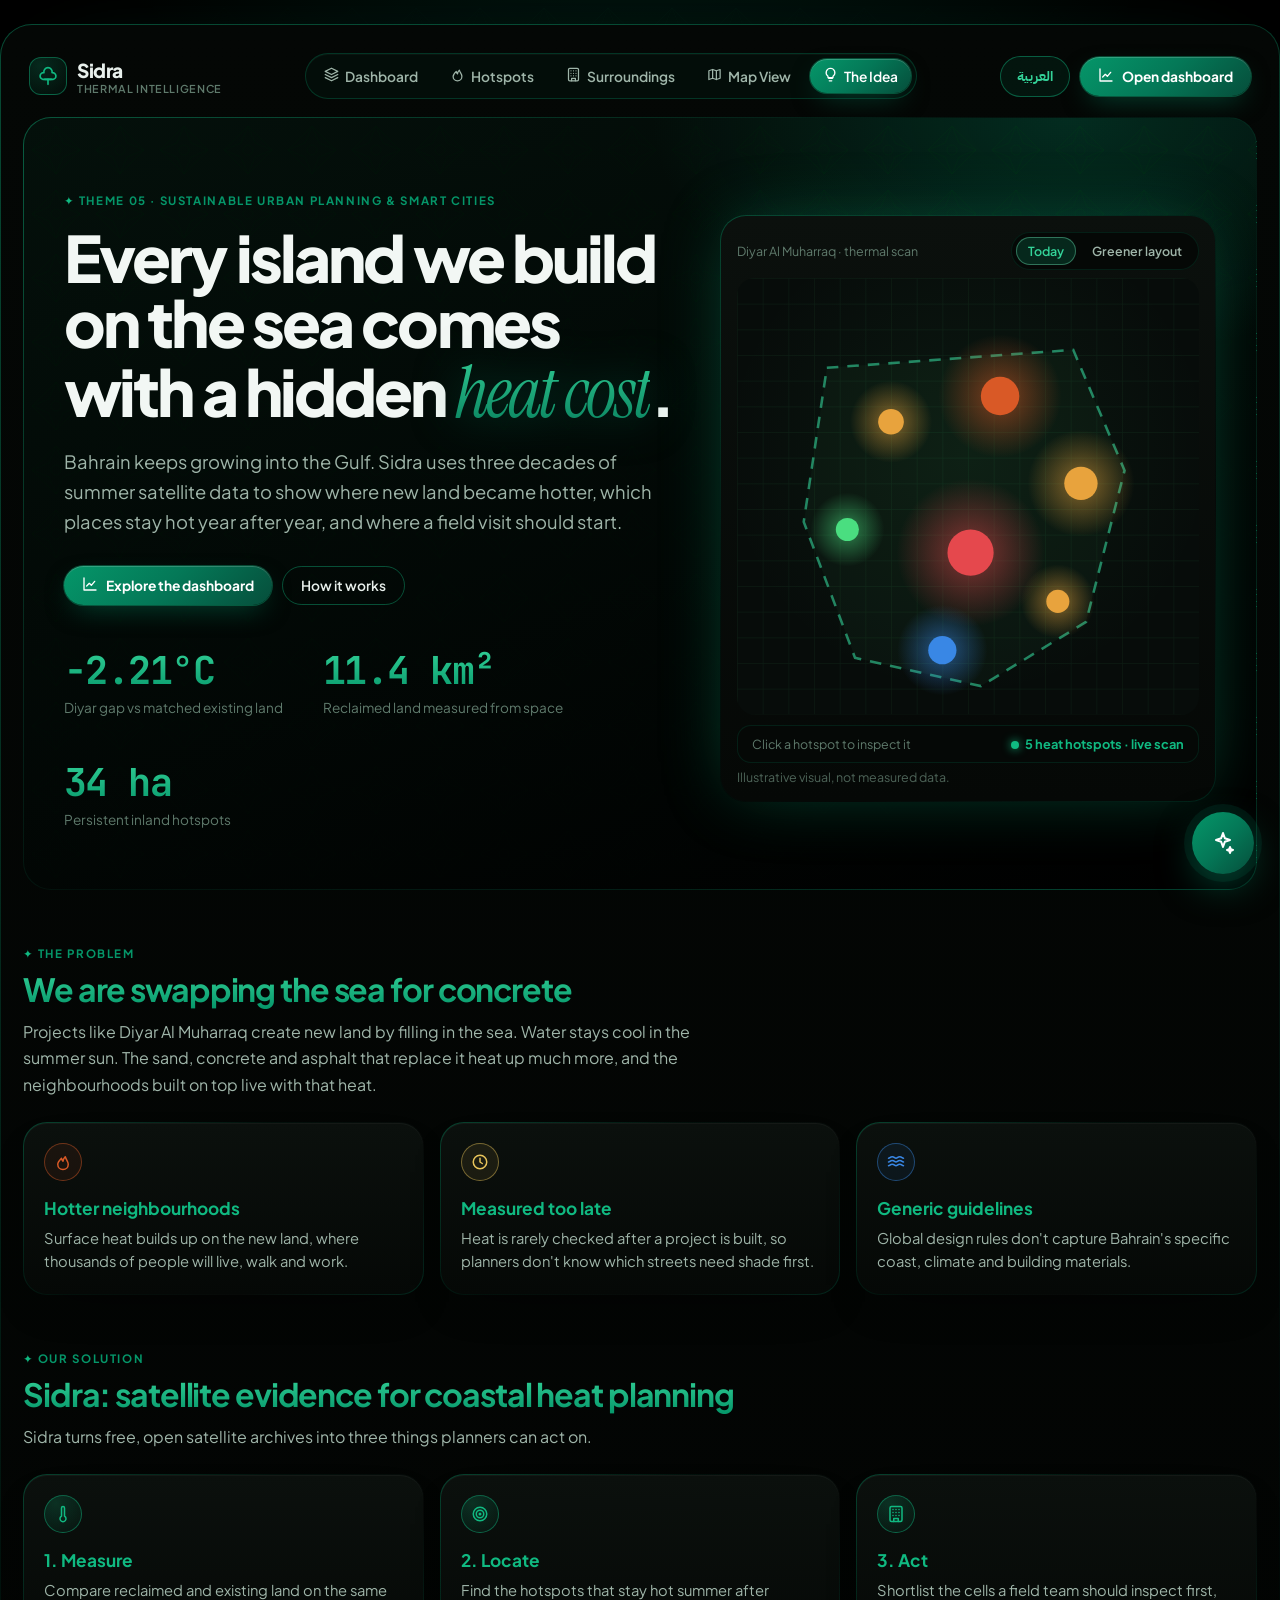
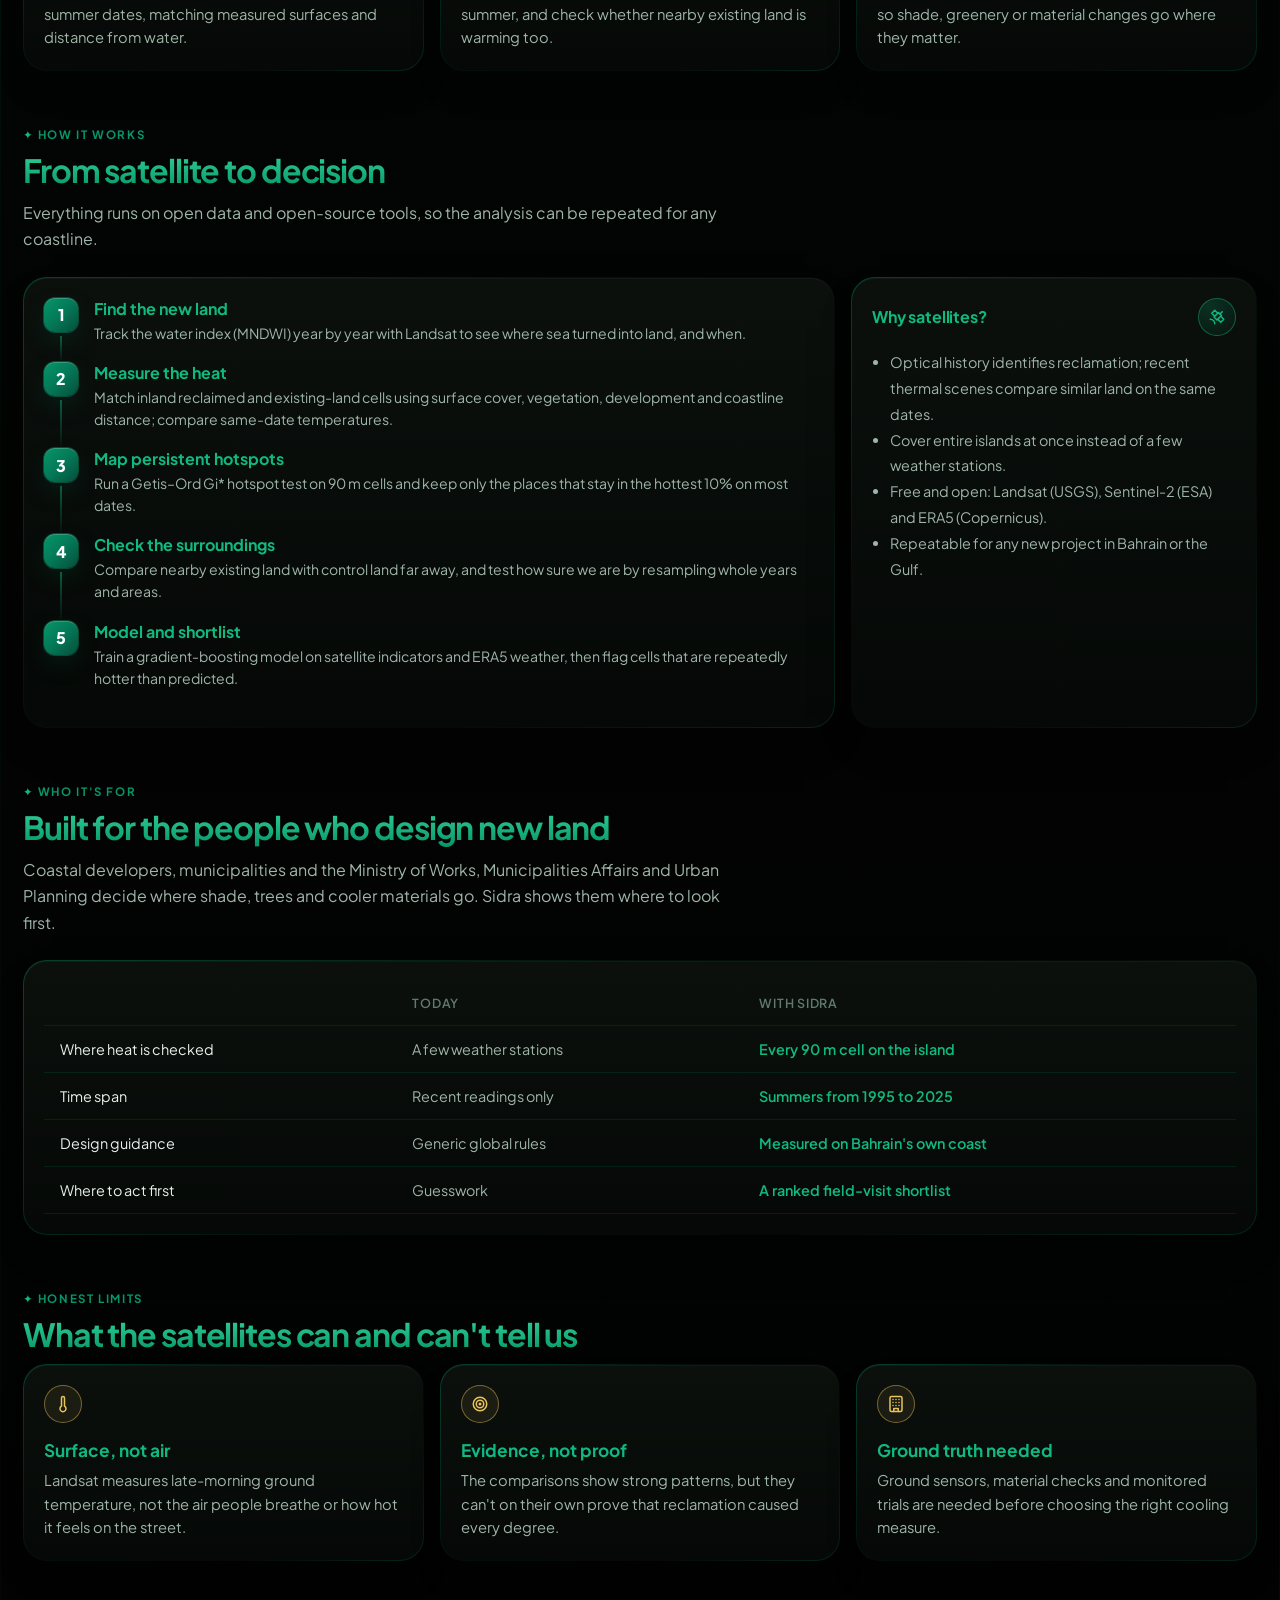
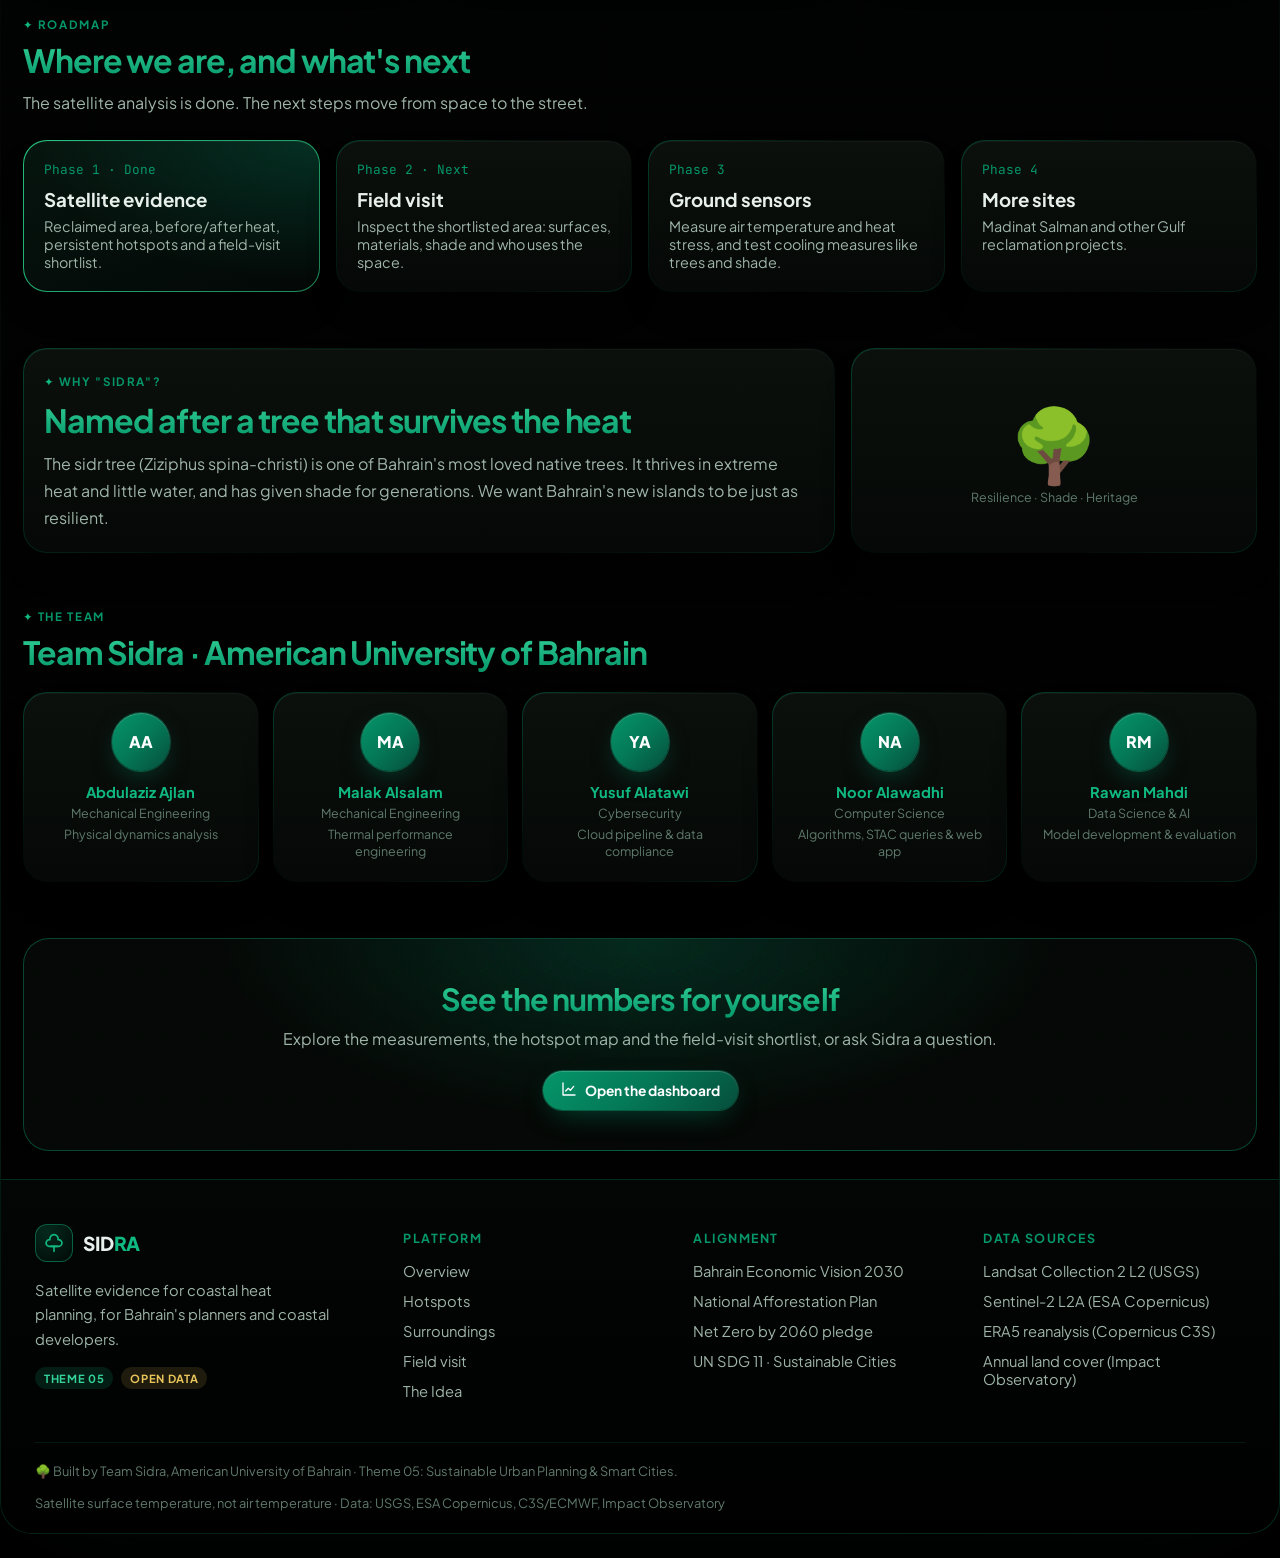
==== commit e2794ac8: "replace water-vs-land comparison with reclaimed-land-vs-normal-land in notebook 1" ====
--- a/idea.html
+++ b/idea.html
@@ -43,7 +43,7 @@
 <a class="btn-ghost" data-i18n="" href="#how">How it works</a>
 </div>
 <div class="big-stat">
-<div><b id="s-change"><span data-i18n="">--</span></b><span data-i18n="">Heat change on Diyar vs open sea</span></div>
+<div><b id="s-change"><span data-i18n="">--</span></b><span data-i18n="">Diyar gap vs matched existing land</span></div>
 <div><b id="s-area"><span data-i18n="">--</span></b><span data-i18n="">Reclaimed land measured from space</span></div>
 <div><b id="s-hot"><span data-i18n="">--</span></b><span data-i18n="">Persistent inland hotspots</span></div>
 </div>
@@ -69,7 +69,7 @@
 <h2 data-i18n="">Sidra: satellite evidence for coastal heat planning</h2>
 <p class="intro" data-i18n="">Sidra turns free, open satellite archives into three things planners can act on.</p>
 <div class="grid g-3">
-<div class="card feature"><span class="icon-ring" data-icon="thermo"></span><h3 data-i18n="">1. Measure</h3><p data-i18n="">Compare summer surface temperatures before and after reclamation, relative to open sea, at the same locations.</p></div>
+<div class="card feature"><span class="icon-ring" data-icon="thermo"></span><h3 data-i18n="">1. Measure</h3><p data-i18n="">Compare reclaimed and existing land on the same summer dates, matching measured surfaces and distance from water.</p></div>
 <div class="card feature"><span class="icon-ring" data-icon="target"></span><h3 data-i18n="">2. Locate</h3><p data-i18n="">Find the hotspots that stay hot summer after summer, and check whether nearby existing land is warming too.</p></div>
 <div class="card feature"><span class="icon-ring" data-icon="building"></span><h3 data-i18n="">3. Act</h3><p data-i18n="">Shortlist the cells a field team should inspect first, so shade, greenery or material changes go where they matter.</p></div>
 </div>
@@ -83,7 +83,7 @@
 <div class="card">
 <ol class="steps">
 <li><b data-i18n="">Find the new land</b><span data-i18n="">Track the water index (MNDWI) year by year with Landsat to see where sea turned into land, and when.</span></li>
-<li><b data-i18n="">Measure the heat</b><span data-i18n="">Use June–September Landsat surface temperature from before and after reclamation, minus the open sea temperature on the same day.</span></li>
+<li><b data-i18n="">Measure the heat</b><span data-i18n="">Match inland reclaimed and existing-land cells using surface cover, vegetation, development and coastline distance; compare same-date temperatures.</span></li>
 <li><b data-i18n="">Map persistent hotspots</b><span data-i18n="">Run a Getis–Ord Gi* hotspot test on 90 m cells and keep only the places that stay in the hottest 10% on most dates.</span></li>
 <li><b data-i18n="">Check the surroundings</b><span data-i18n="">Compare nearby existing land with control land far away, and test how sure we are by resampling whole years and areas.</span></li>
 <li><b data-i18n="">Model and shortlist</b><span data-i18n="">Train a gradient-boosting model on satellite indicators and ERA5 weather, then flag cells that are repeatedly hotter than predicted.</span></li>
@@ -92,7 +92,7 @@
 <div class="card">
 <div class="card-head"><div><div class="card-title" data-i18n="">Why satellites?</div></div><span class="icon-ring" data-icon="satellite"></span></div>
 <ul class="list-clean">
-<li data-i18n="">Decades of history, so we can compare before and after reclamation.</li>
+<li data-i18n="">Optical history identifies reclamation; recent thermal scenes compare similar land on the same dates.</li>
 <li data-i18n="">Cover entire islands at once instead of a few weather stations.</li>
 <li data-i18n="">Free and open: Landsat (USGS), Sentinel-2 (ESA) and ERA5 (Copernicus).</li>
 <li data-i18n="">Repeatable for any new project in Bahrain or the Gulf.</li>
@@ -167,9 +167,9 @@
 </section>
 <footer class="footer-big" id="site-footer"></footer>
 </div>
-<script src="assets/js/i18n.js"></script>
-<script src="assets/js/common.js"></script>
-<script src="assets/js/assistant.js"></script>
+<script src="assets/js/i18n.js?v=matched-land-1"></script>
+<script src="assets/js/common.js?v=matched-land-1"></script>
+<script src="assets/js/assistant.js?v=matched-land-1"></script>
 <script>
   document.getElementById("team").innerHTML = TEAM.map((m) => `
     <div class="card member"><div class="avatar">${initials(m.name)}</div><b>${t(m.name)}</b><span>${t(m.major)}</span><span>${t(m.role)}</span></div>`).join("");
@@ -179,7 +179,7 @@
   loadResults().then((res) => {
     R = res;
     const M = summarizeResults(R);
-    if (M.diyar_change_vs_sea_c != null) document.getElementById("s-change").textContent = `+${M.diyar_change_vs_sea_c.toFixed(1)}°C`;
+    if (M.diyar_matched_land_gap_c != null) document.getElementById("s-change").textContent = `${M.diyar_matched_land_gap_c >= 0 ? "+" : ""}${M.diyar_matched_land_gap_c.toFixed(2)}°C`;
     if (M.reclaimed_area_km2 != null) document.getElementById("s-area").textContent = `${M.reclaimed_area_km2.toFixed(1)} ${t("km²")}`;
     if (M.persistent_hotspot_ha != null) document.getElementById("s-hot").textContent = `${Math.round(M.persistent_hotspot_ha)} ${t("ha")}`;
   }).catch(() => {});
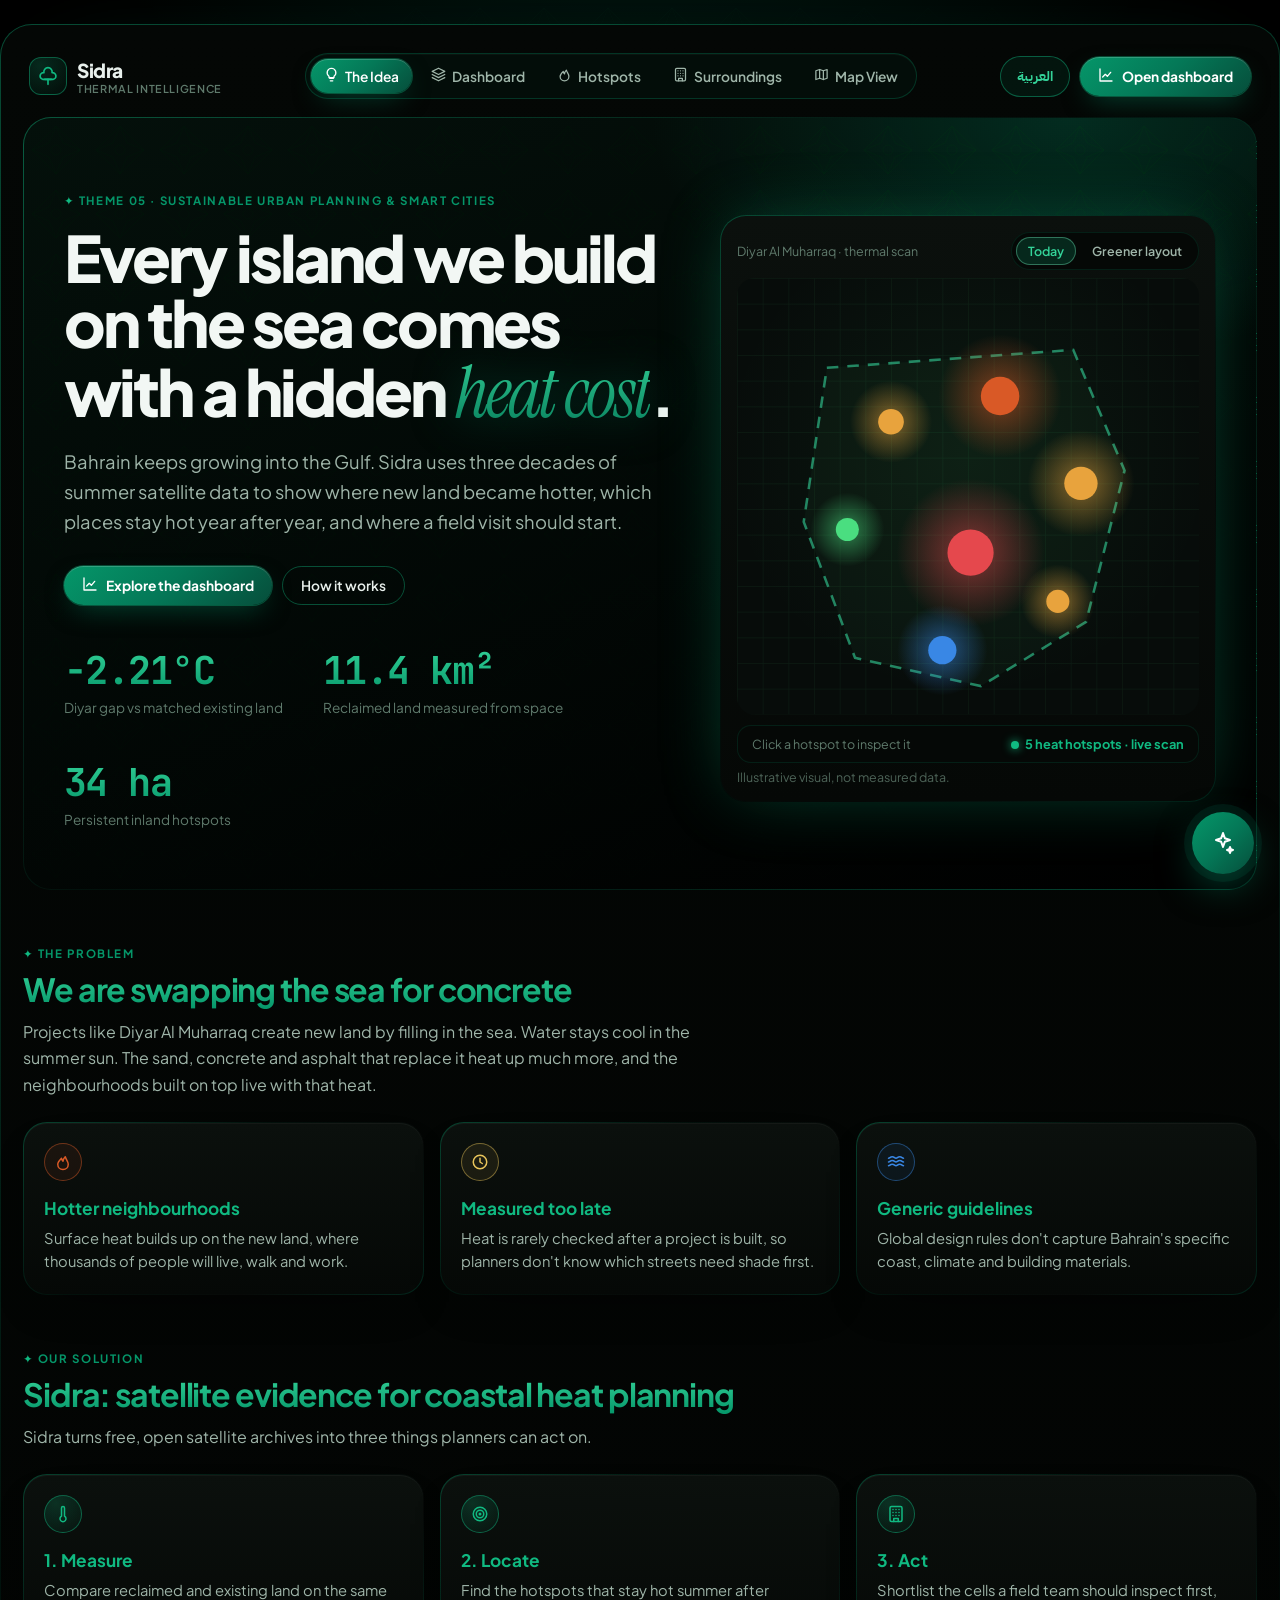
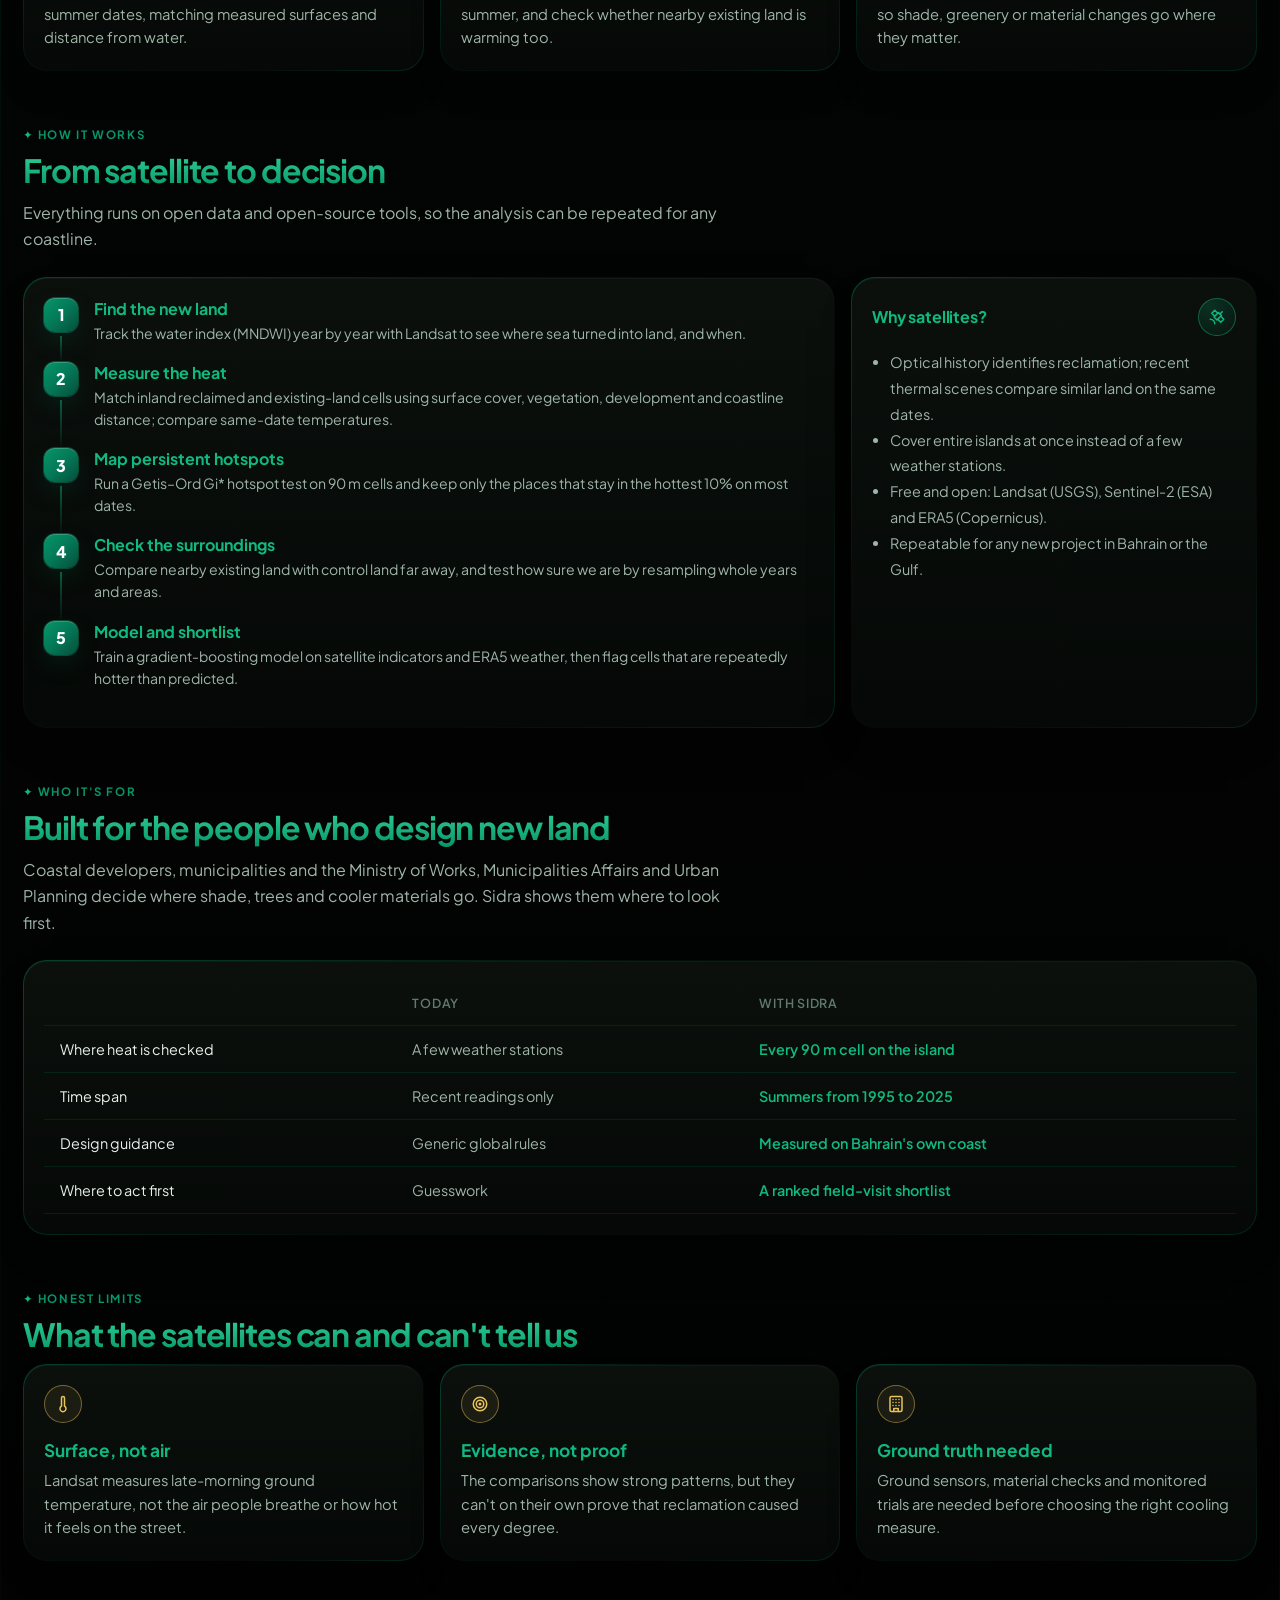
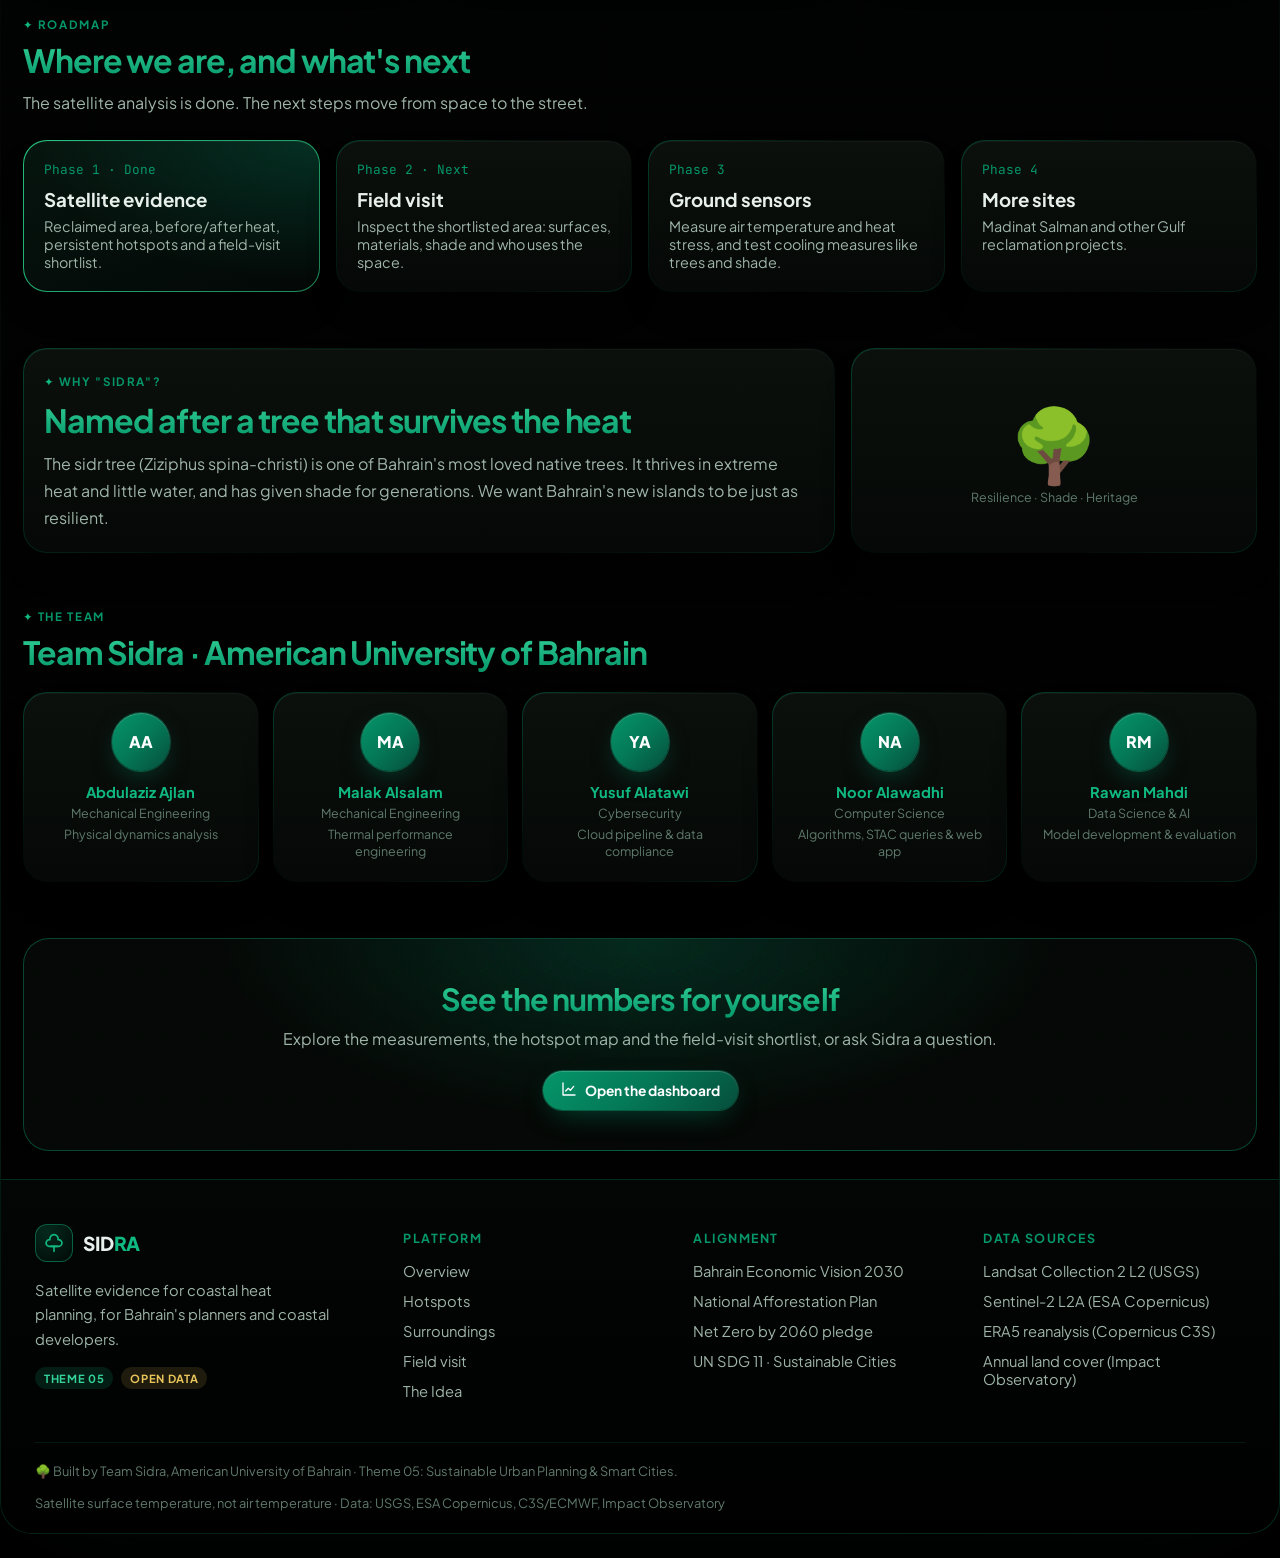
==== commit 1d582612: "idea.html" ====
--- a/idea.html
+++ b/idea.html
@@ -19,11 +19,11 @@
 <span data-i18n="">Sidra<small>Thermal intelligence</small></span>
 </a>
 <nav class="nav">
+<a class="active" href="idea.html"><span data-icon="bulb" data-size="15"></span><span data-i18n="">The Idea</span></a>
 <a href="index.html#overview"><span data-icon="layers" data-size="15"></span><span data-i18n="">Dashboard</span></a>
 <a href="index.html#hotspots"><span data-icon="flame" data-size="15"></span><span data-i18n="">Hotspots</span></a>
 <a href="index.html#surroundings"><span data-icon="building" data-size="15"></span><span data-i18n="">Surroundings</span></a>
 <a href="index.html#mapview"><span data-icon="map" data-size="15"></span><span data-i18n="">Map View</span></a>
-<a class="active" href="idea.html"><span data-icon="bulb" data-size="15"></span><span data-i18n="">The Idea</span></a>
 </nav>
 <div class="top-actions">
 <button aria-label="Switch language" class="lang-btn" id="lang-btn" type="button"><span data-i18n="">العربية</span></button>
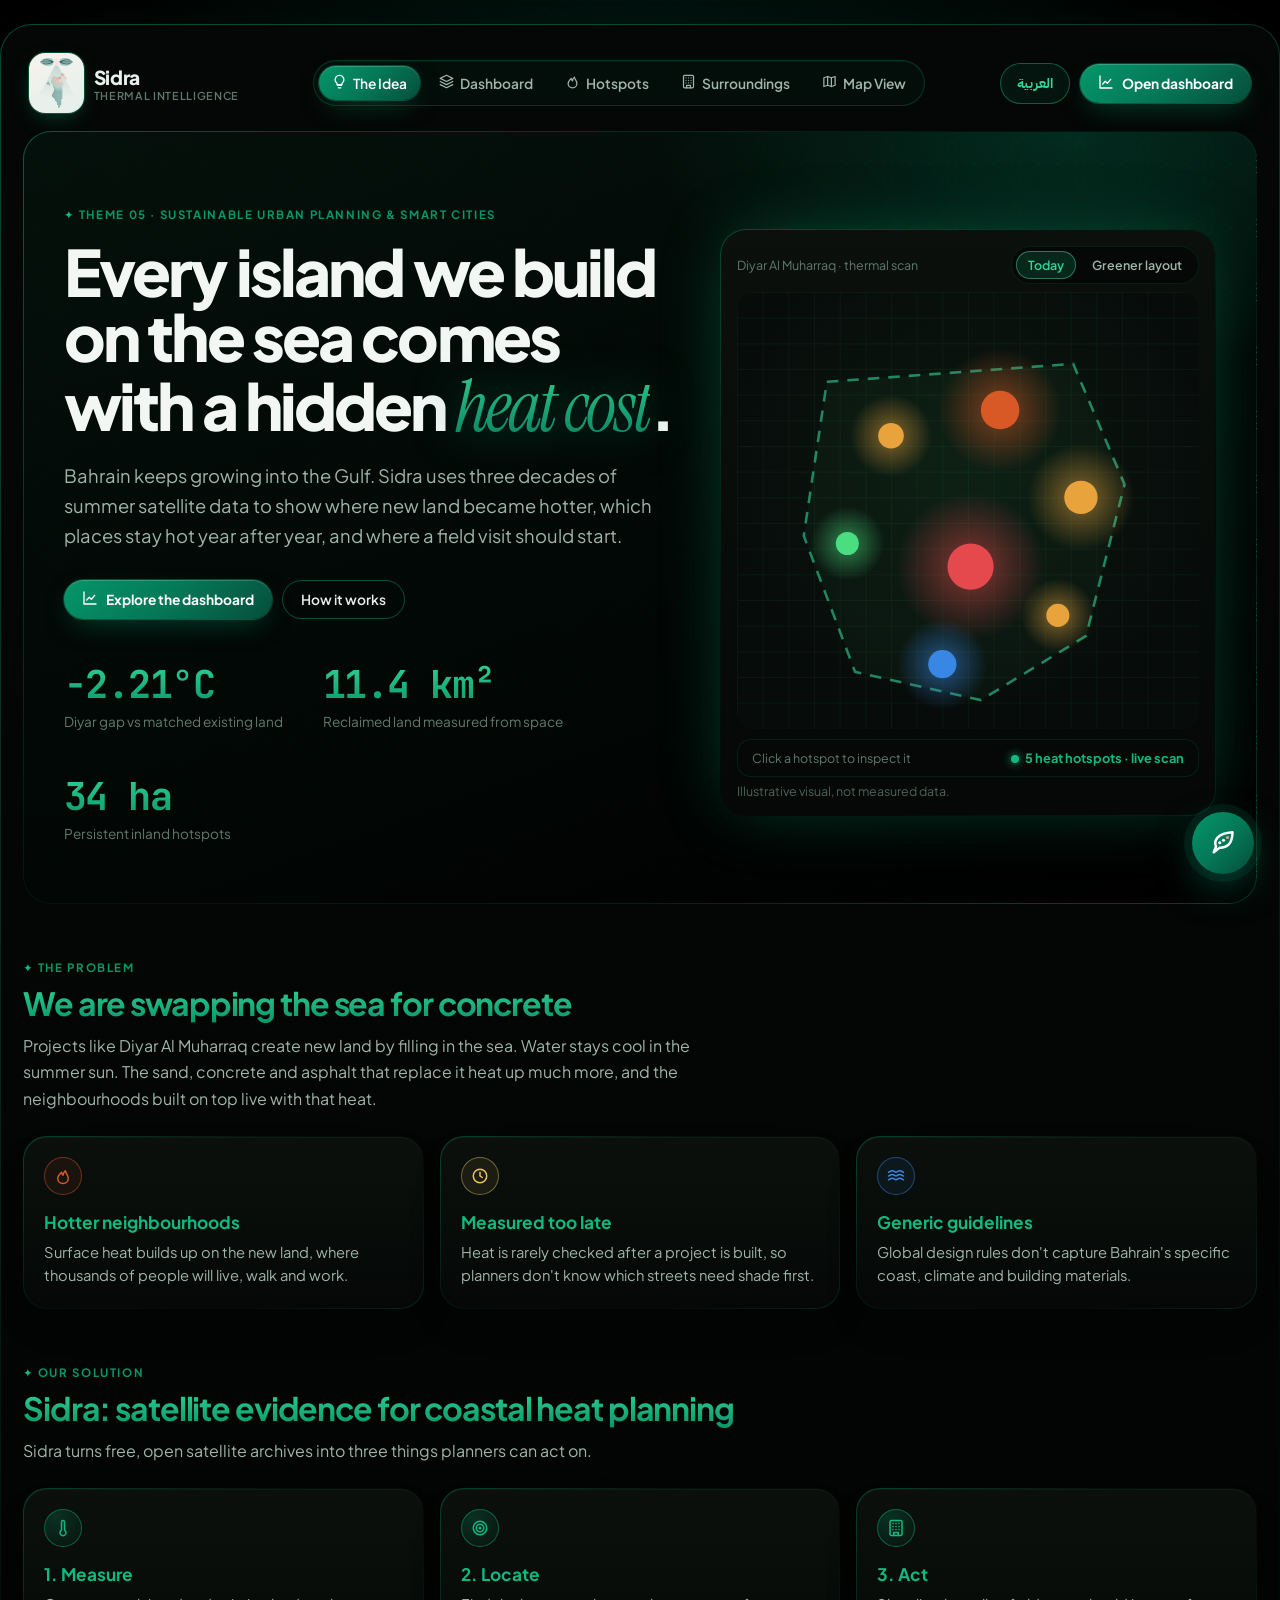
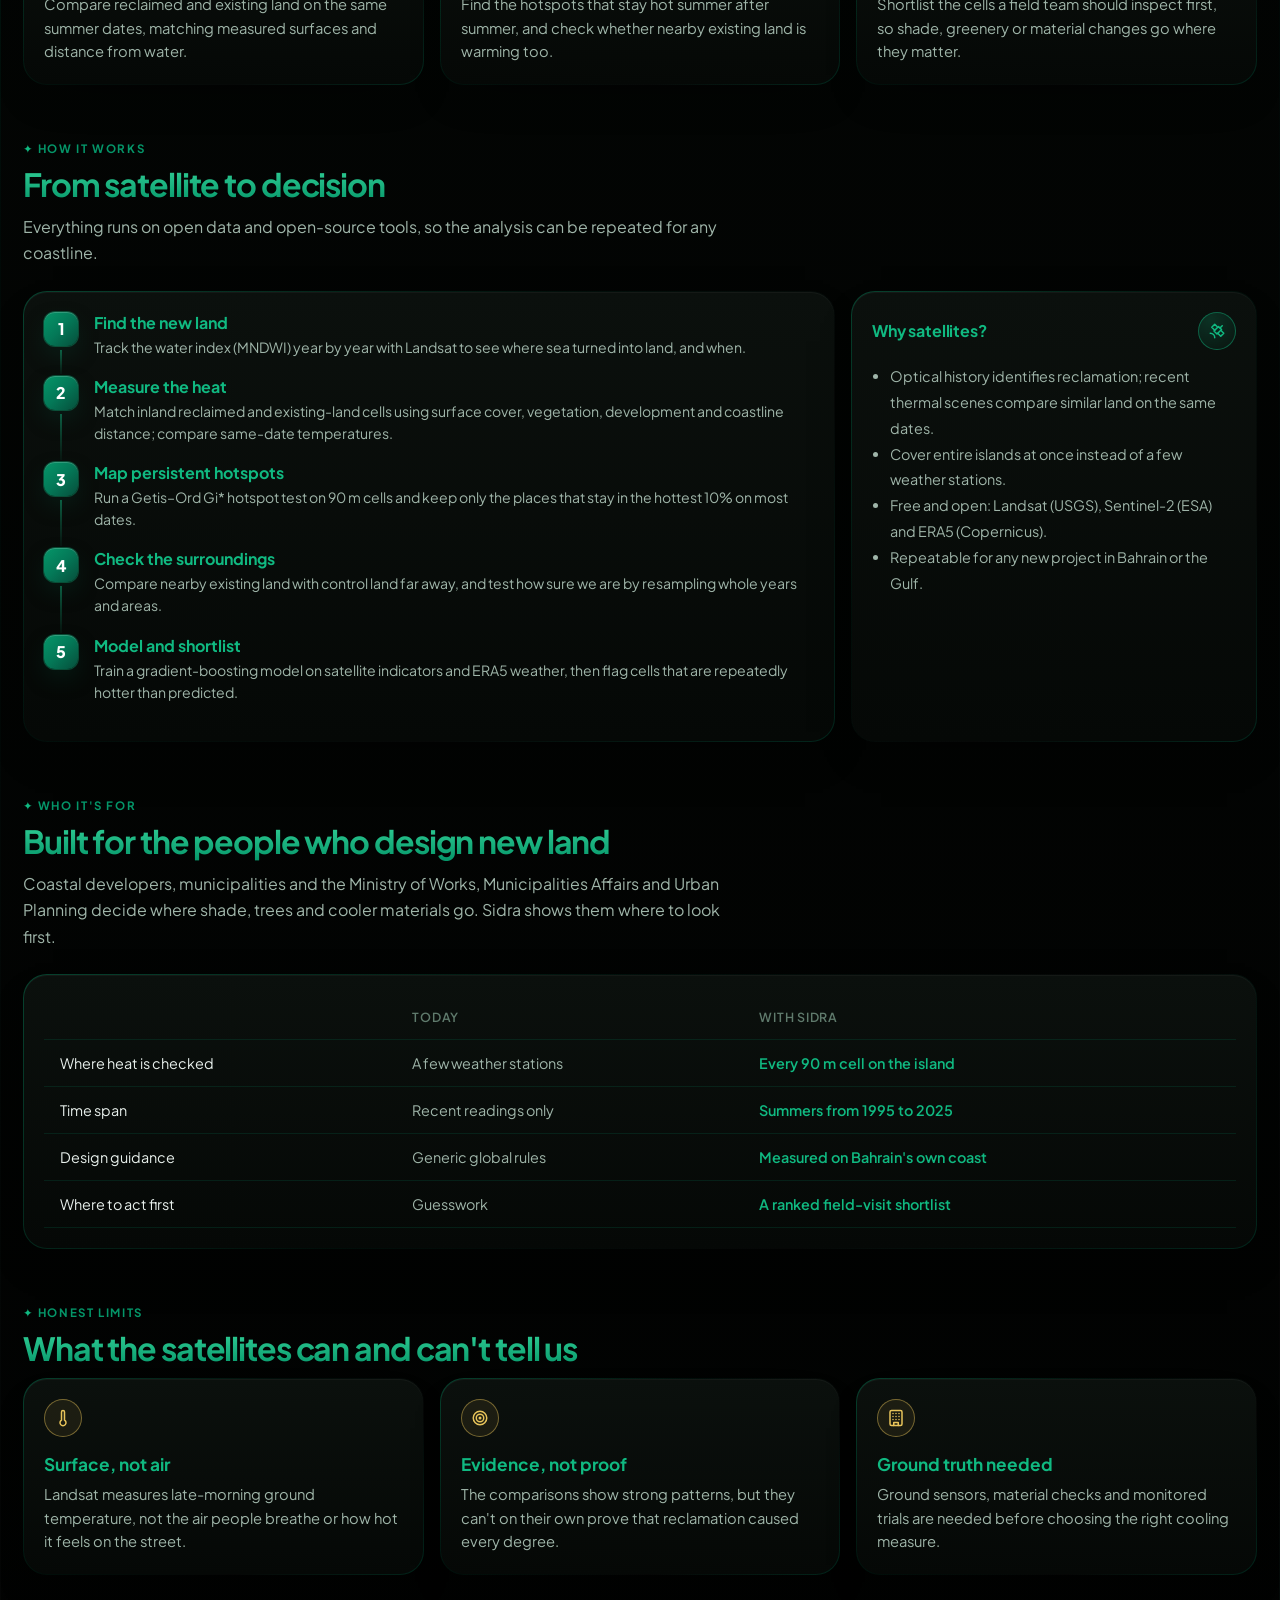
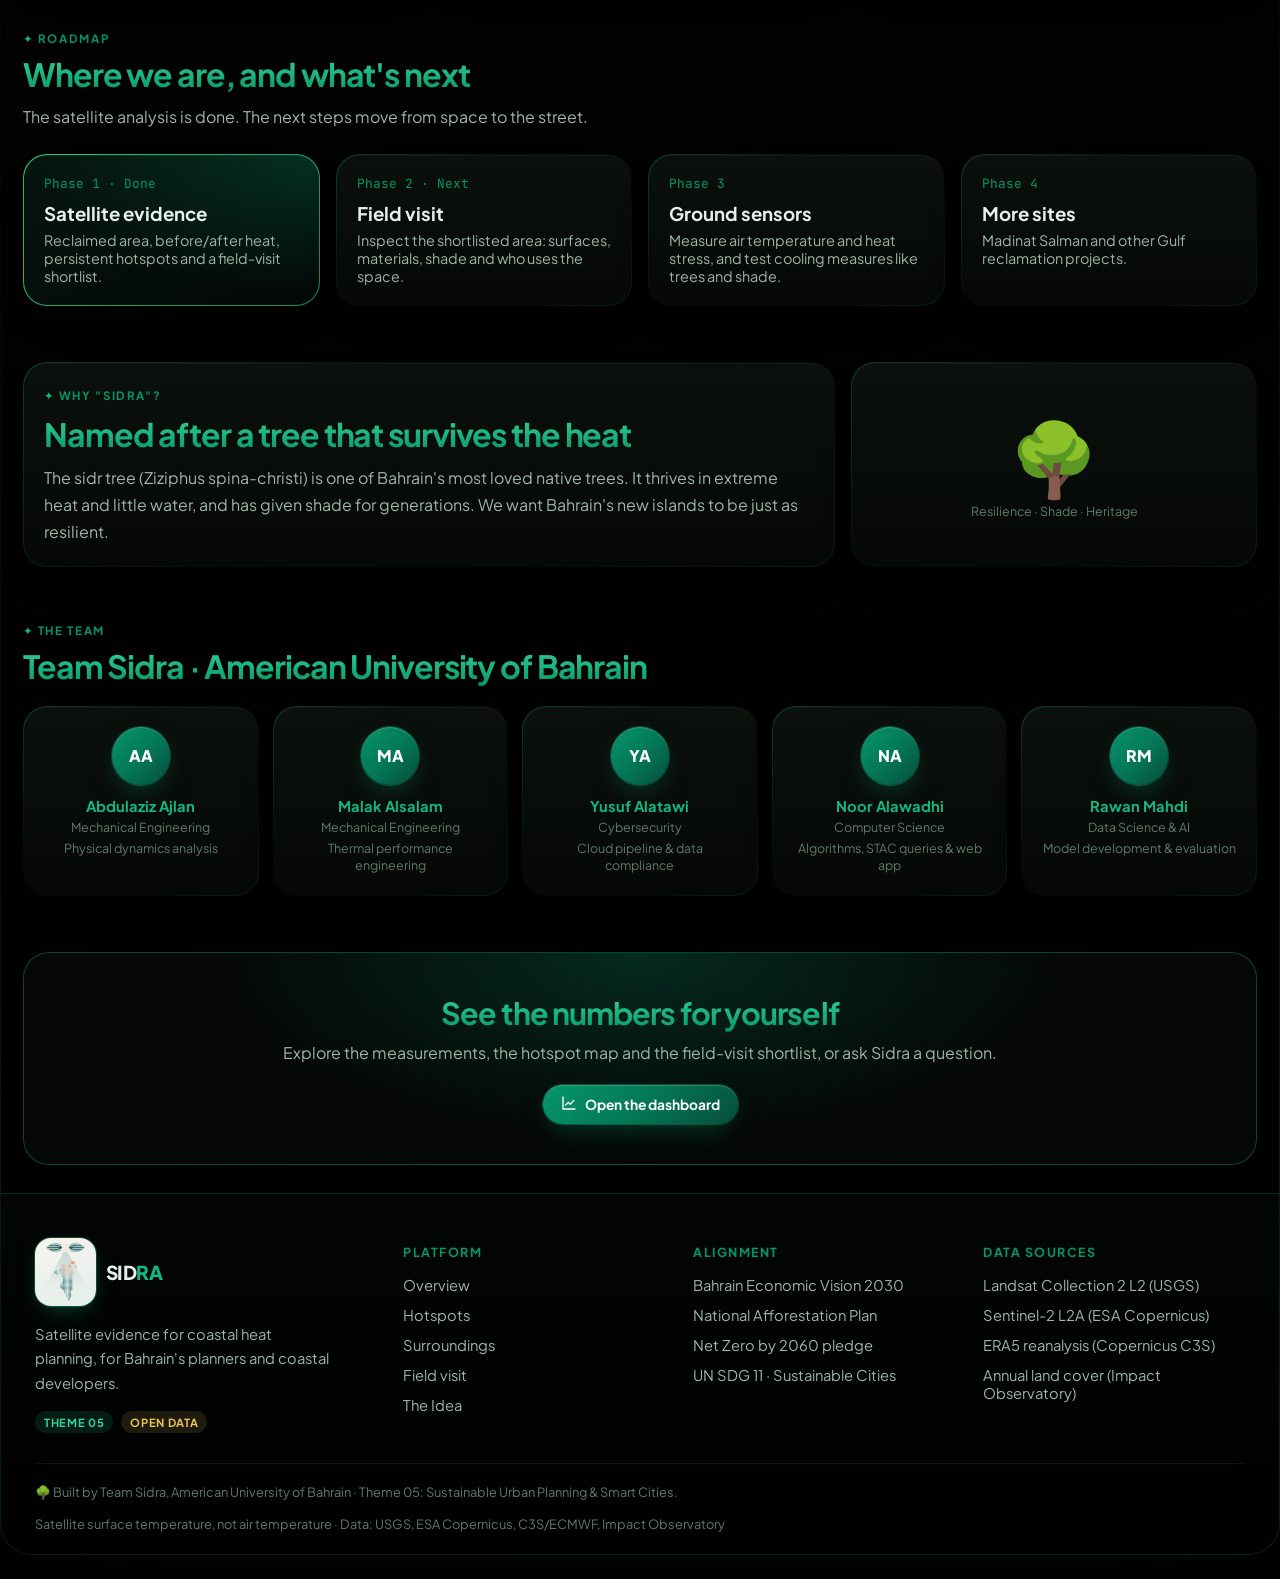
==== commit 2478c13e: "Add team logo and chat icon" ====
--- a/idea.html
+++ b/idea.html
@@ -6,7 +6,8 @@
 <meta content="width=device-width, initial-scale=1" name="viewport"/>
 <title>The Sidra Idea</title>
 <meta content="Why Sidra exists: satellite evidence on the surface-heat cost of building new land on the sea in Bahrain." name="description"/>
-<link href="data:image/svg+xml,&lt;svg xmlns='http://www.w3.org/2000/svg' viewBox='0 0 100 100'&gt;&lt;text y='.9em' font-size='90'&gt;🌳&lt;/text&gt;&lt;/svg&gt;" rel="icon"/>
+<link href="assets/img/favicon-32.png" rel="icon" type="image/png"/>
+<link href="assets/img/favicon-180.png" rel="apple-touch-icon"/>
 <link href="https://fonts.googleapis.com" rel="preconnect"/>
 <link href="https://fonts.googleapis.com/css2?family=Plus+Jakarta+Sans:wght@400;500;600;700;800&amp;family=JetBrains+Mono:wght@500;700&amp;family=Instrument+Serif:ital@0;1&amp;family=IBM+Plex+Sans+Arabic:wght@400;500;600;700&amp;family=Noto+Kufi+Arabic:wght@600;700;800&amp;display=swap" rel="stylesheet"/>
 <link href="assets/css/style.css" rel="stylesheet"/>
@@ -15,7 +16,7 @@
 <div class="app">
 <header class="topbar">
 <a class="brand" href="index.html">
-<span class="brand-mark" data-icon="tree" data-size="20"></span>
+<img alt="Sidra logo" class="brand-logo" src="assets/img/logo.png"/>
 <span data-i18n="">Sidra<small>Thermal intelligence</small></span>
 </a>
 <nav class="nav">
--- a/assets/css/style.css
+++ b/assets/css/style.css
@@ -726,3 +726,9 @@
 .ci-dot { position: absolute; top: 50%; width: 12px; height: 12px; margin: -6px 0 0 -6px; border-radius: 50%; background: #E8F0EC; box-shadow: 0 0 0 3px rgba(16, 185, 129, 0.35); }
 .ci-zero { position: absolute; top: -4px; bottom: -4px; width: 2px; margin-left: -1px; background: rgba(255, 255, 255, 0.7); }
 [dir="rtl"] .ci-track { direction: ltr; }
+
+/* ---------- Team logo ---------- */
+.brand-logo { height: 60px; width: auto; display: block; flex: none; padding: 5px 9px; border-radius: 16px;
+  background: linear-gradient(160deg, #F7F3EE, #E3EFEB); box-shadow: 0 0 0 1px rgba(16, 185, 129, 0.35), 0 8px 24px -10px rgba(16, 185, 129, 0.55); }
+.fb-brand .brand-logo { height: 68px; }
+@media (max-width: 640px) { .brand-logo { height: 48px; padding: 4px 7px; border-radius: 13px; } }
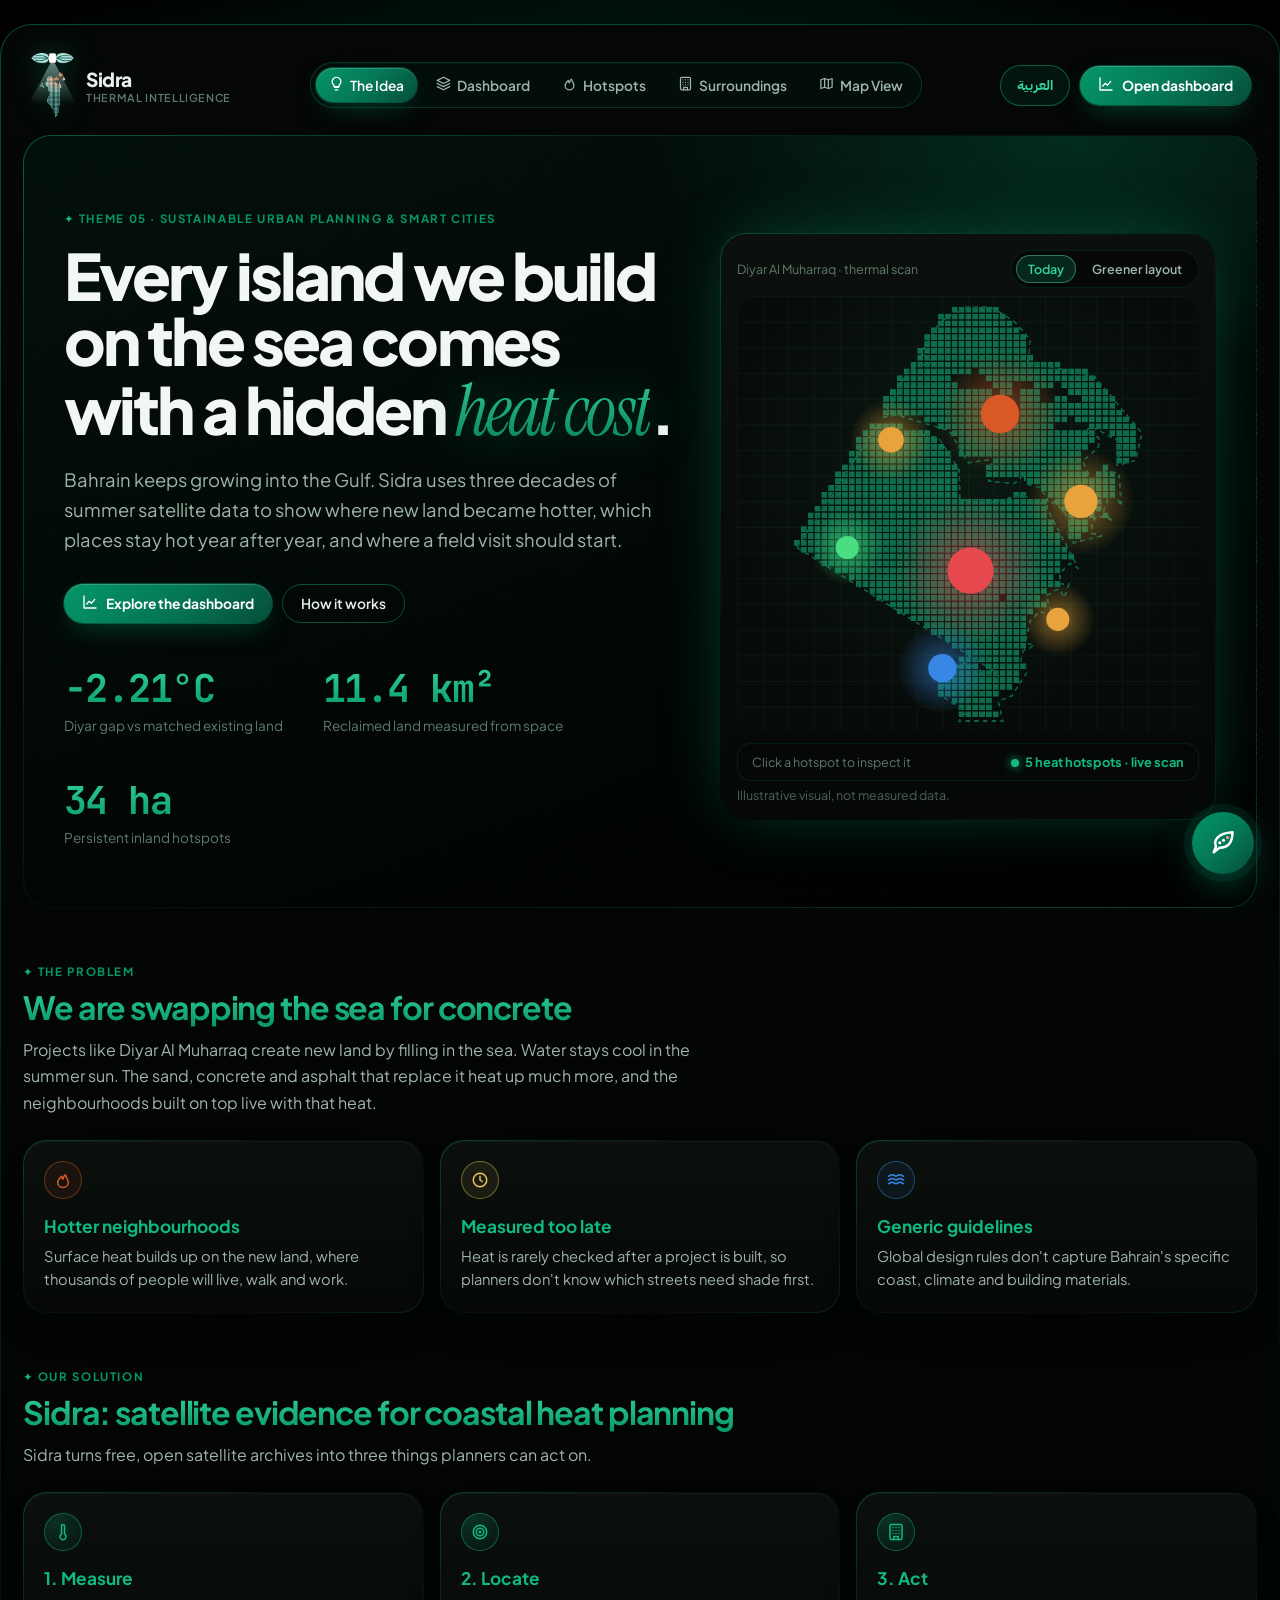
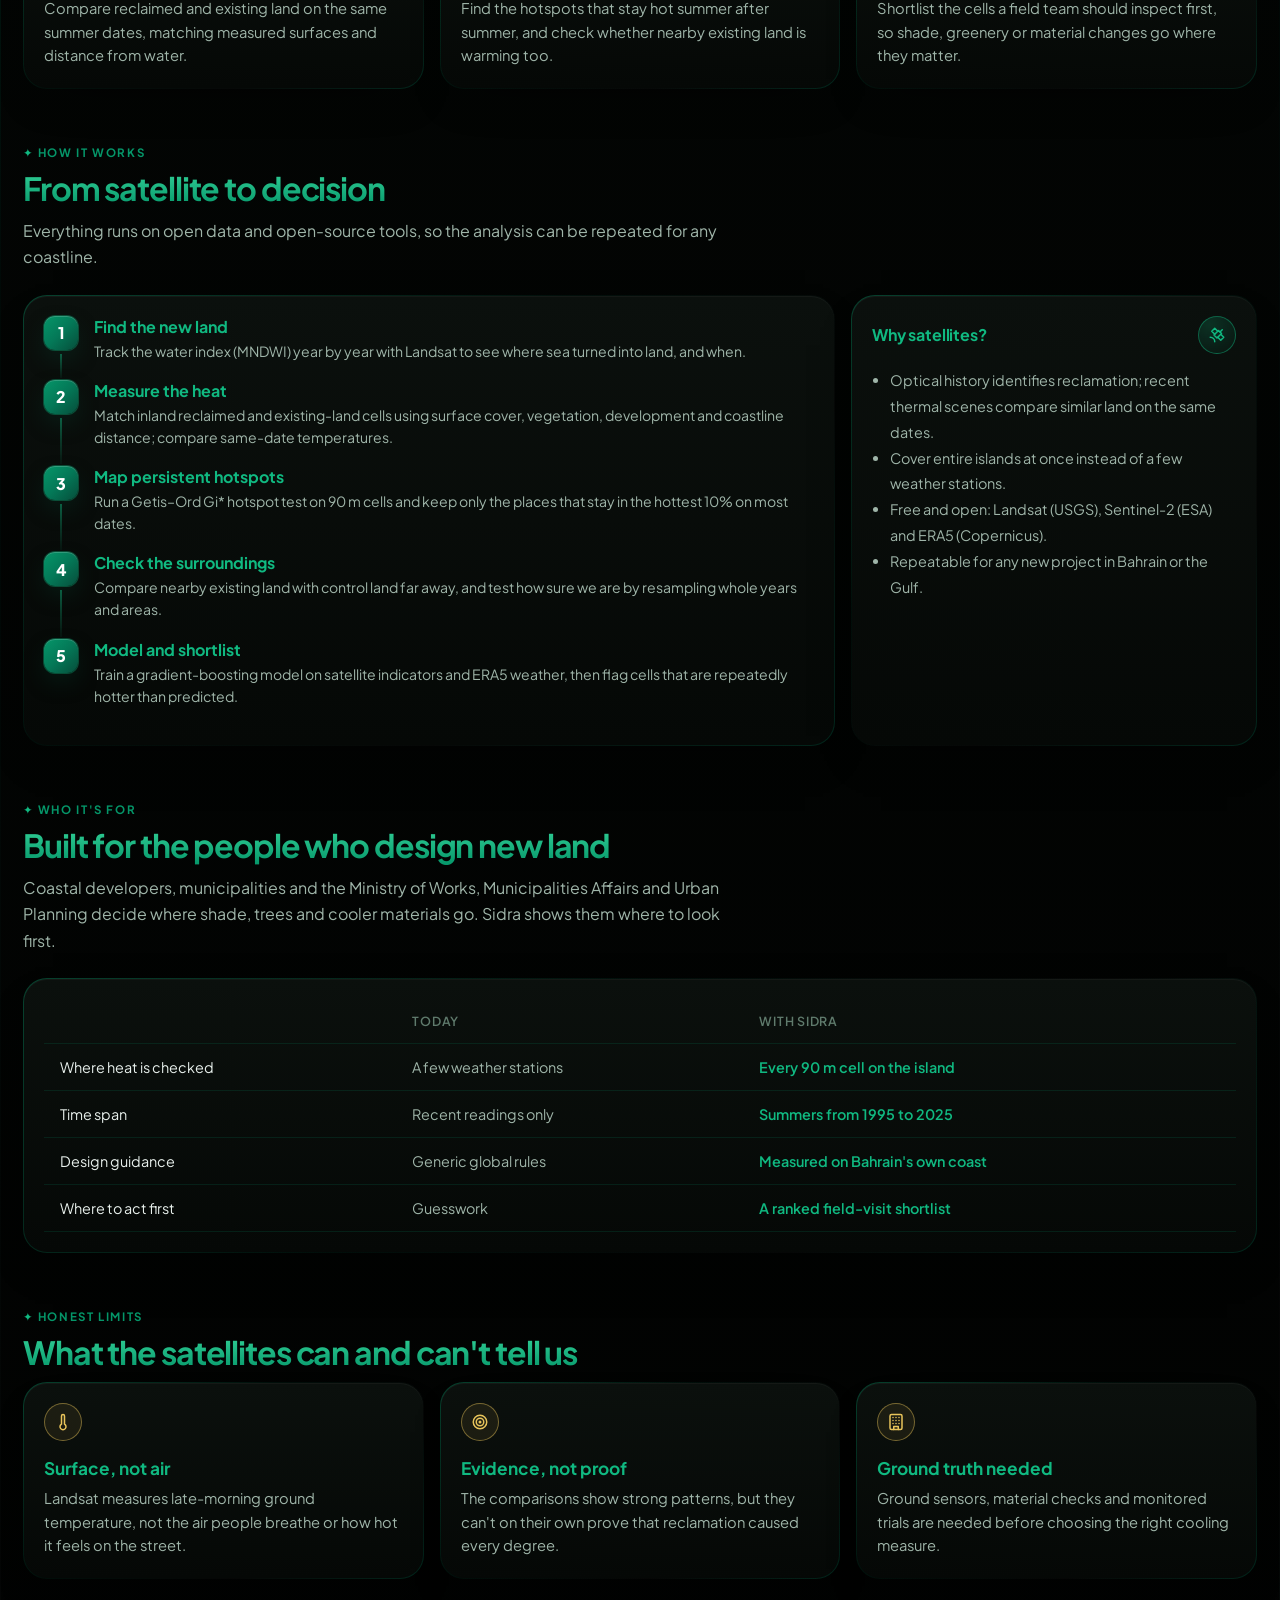
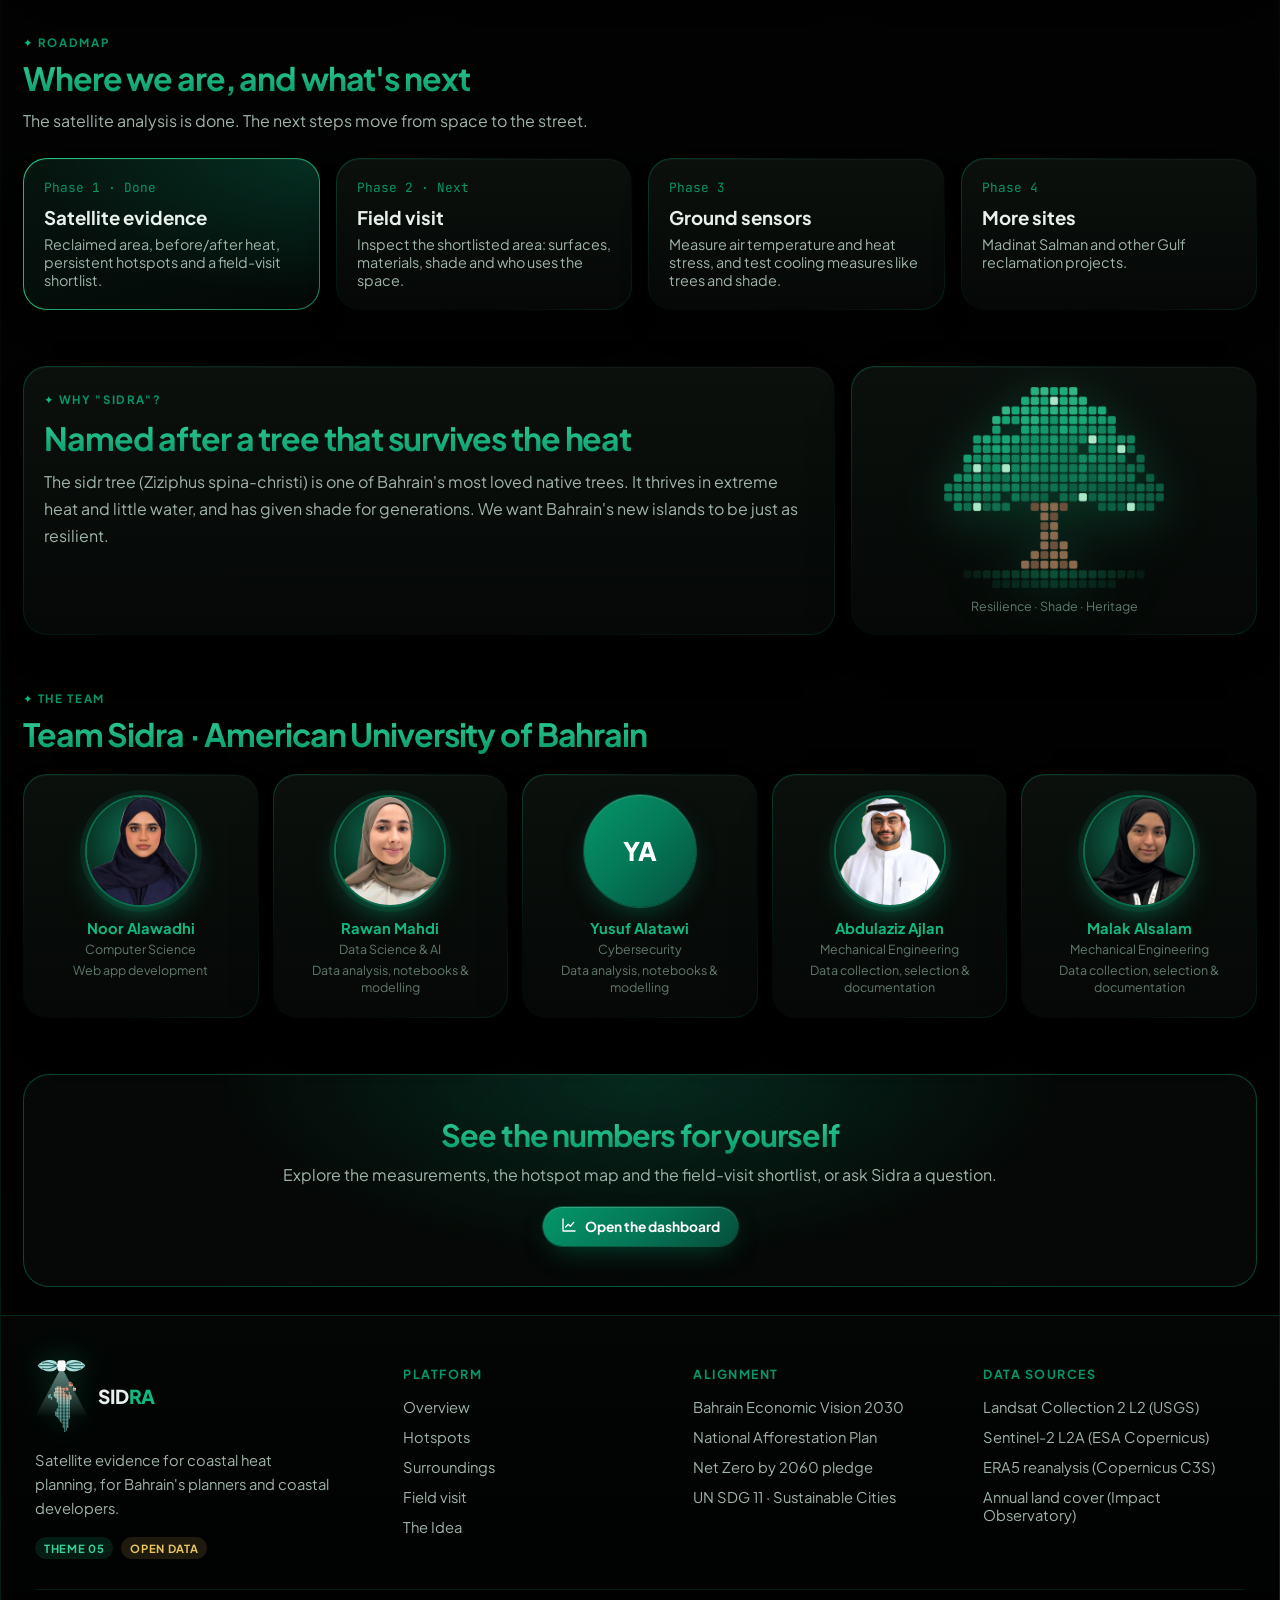
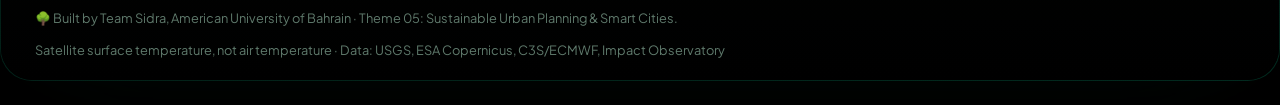
==== commit 0c4ee0a0: "Team photos, Diyar map and sidr tree" ====
--- a/idea.html
+++ b/idea.html
@@ -151,7 +151,7 @@
           extreme heat and little water, and has given shade for generations. We want Bahrain's new islands to be just as resilient.</p>
 </div>
 <div class="card" style="display:grid;place-items:center;text-align:center">
-<div><div data-i18n="" style="font-size:4.5rem">🌳</div><div class="tiny" data-i18n="">Resilience · Shade · Heritage</div></div>
+<div><img class="sidr-tree" src="assets/img/sidr-tree.png" alt="Pixel illustration of a sidr tree"/><div class="tiny" data-i18n="">Resilience · Shade · Heritage</div></div>
 </div>
 </div>
 </section>
@@ -173,7 +173,7 @@
 <script src="assets/js/assistant.js?v=matched-land-1"></script>
 <script>
   document.getElementById("team").innerHTML = TEAM.map((m) => `
-    <div class="card member"><div class="avatar">${initials(m.name)}</div><b>${t(m.name)}</b><span>${t(m.major)}</span><span>${t(m.role)}</span></div>`).join("");
+    <div class="card member">${m.photo ? `<img class="avatar photo" src="${m.photo}" alt="${t(m.name)}" loading="lazy">` : `<div class="avatar">${initials(m.name)}</div>`}<b>${t(m.name)}</b><span>${t(m.major)}</span><span>${t(m.role)}</span></div>`).join("");
   let R = null;
   renderScan(document.getElementById("scan"));
   initChatWidget(() => summarizeResults(R));
--- a/assets/css/style.css
+++ b/assets/css/style.css
@@ -728,7 +728,15 @@
 [dir="rtl"] .ci-track { direction: ltr; }
 
 /* ---------- Team logo ---------- */
-.brand-logo { height: 60px; width: auto; display: block; flex: none; padding: 5px 9px; border-radius: 16px;
-  background: linear-gradient(160deg, #F7F3EE, #E3EFEB); box-shadow: 0 0 0 1px rgba(16, 185, 129, 0.35), 0 8px 24px -10px rgba(16, 185, 129, 0.55); }
-.fb-brand .brand-logo { height: 68px; }
-@media (max-width: 640px) { .brand-logo { height: 48px; padding: 4px 7px; border-radius: 13px; } }
+.brand-logo { height: 64px; width: auto; display: block; flex: none;
+  filter: brightness(1.15) saturate(1.2) drop-shadow(0 0 14px rgba(16, 185, 129, 0.35)); }
+.fb-brand .brand-logo { height: 72px; }
+@media (max-width: 640px) { .brand-logo { height: 50px; } }
+
+/* ---------- Team photos, Diyar pixel map, sidr tree ---------- */
+.avatar.photo { width: 112px; height: 112px; object-fit: cover; object-position: center top; display: block; padding: 0;
+  border: 2px solid rgba(16, 185, 129, 0.55); background: #06150F; box-shadow: 0 0 0 5px rgba(16, 185, 129, 0.10), 0 14px 34px -14px rgba(16, 185, 129, 0.7); }
+.member .avatar:not(.photo) { width: 112px; height: 112px; font-size: 1.6rem; }
+.scan-svg .scan-map { opacity: 0.6; }
+.sidr-tree { width: min(220px, 70%); height: auto; display: block; margin: 0 auto 10px; image-rendering: auto;
+  filter: drop-shadow(0 10px 26px rgba(16, 185, 129, 0.35)); }
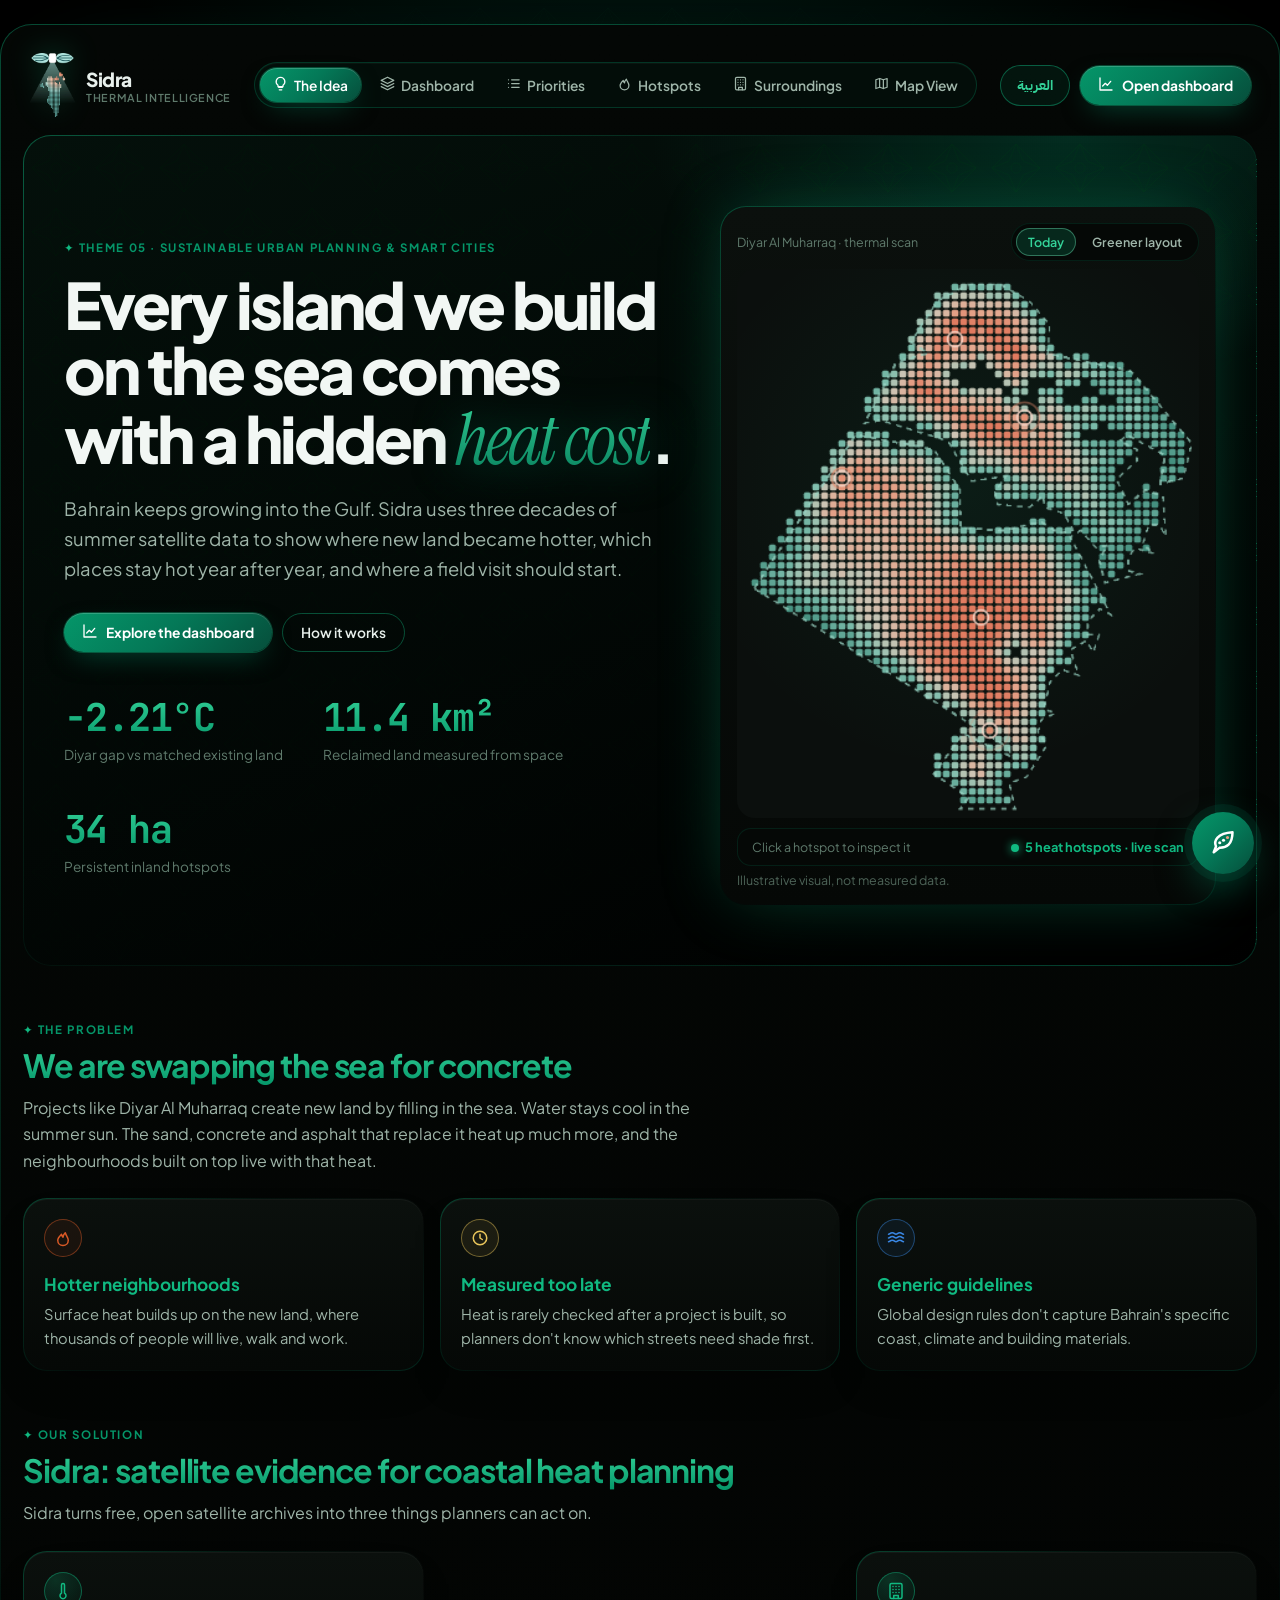
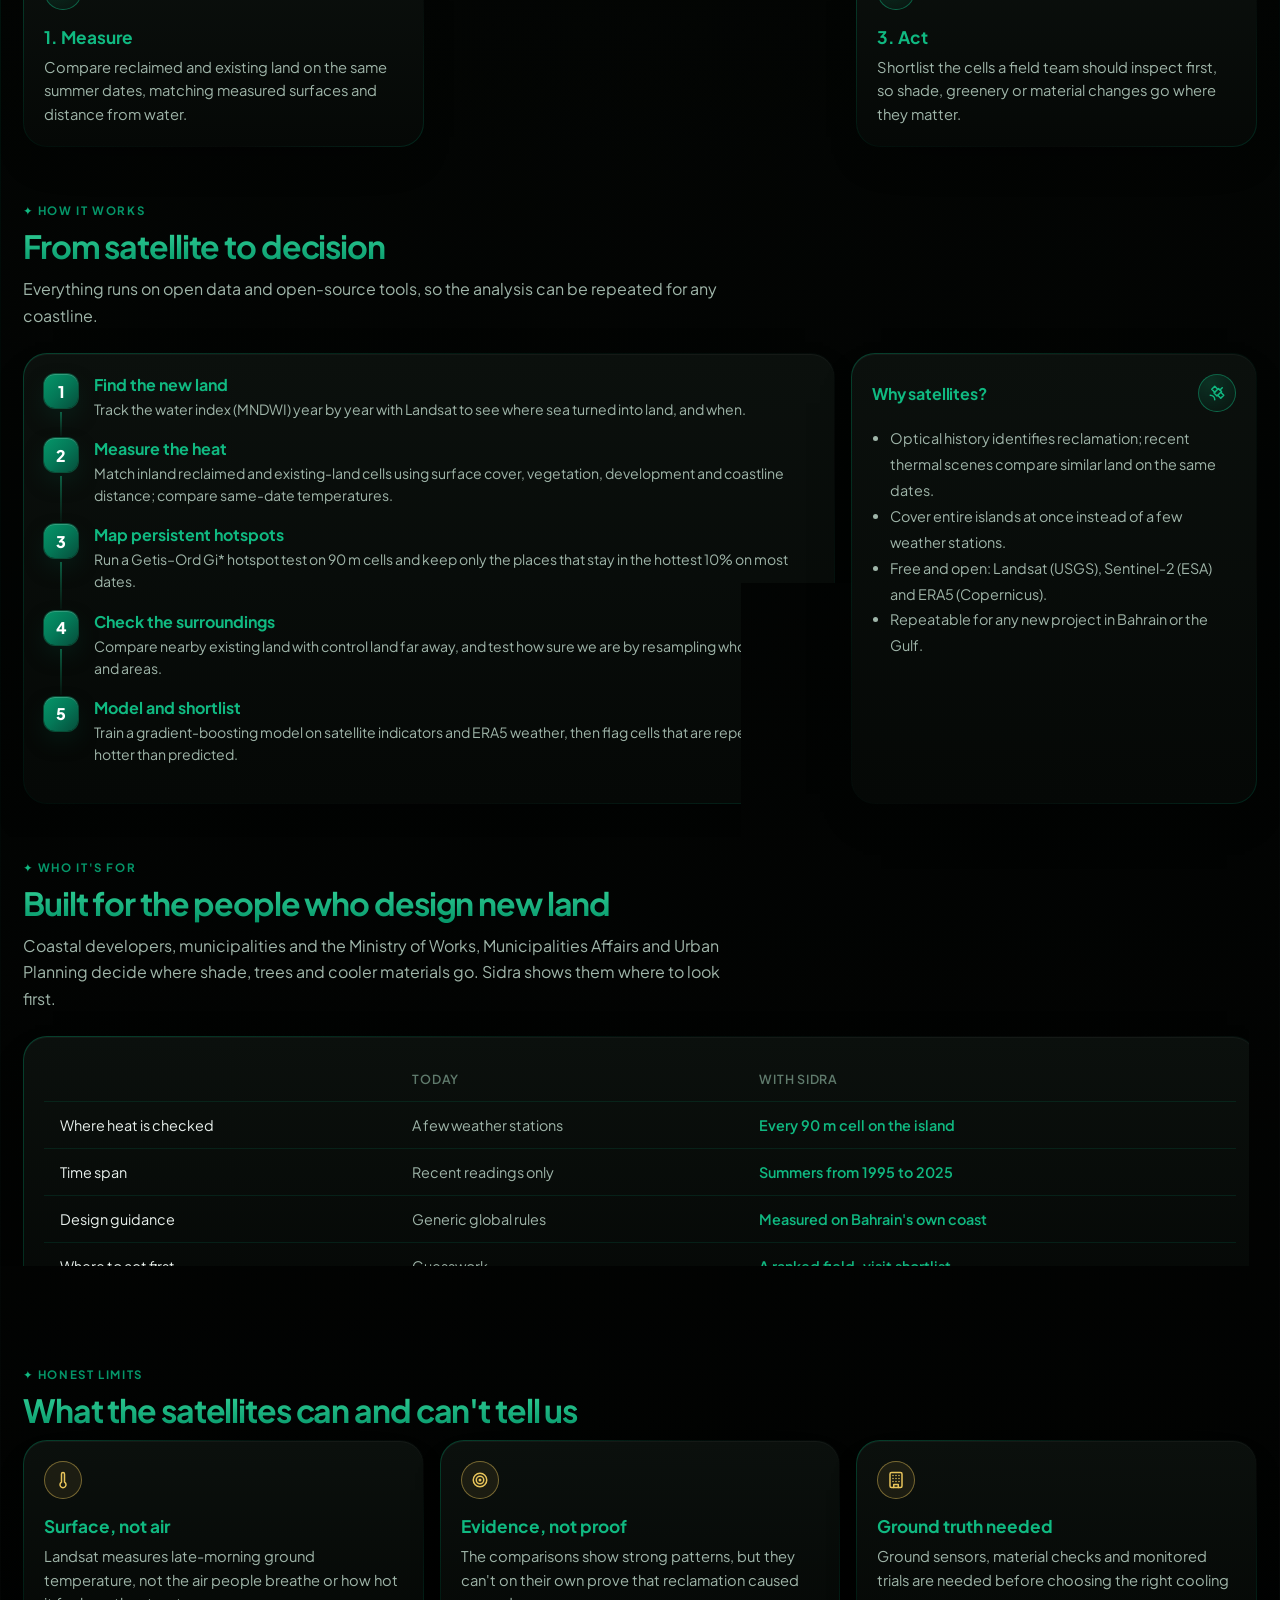
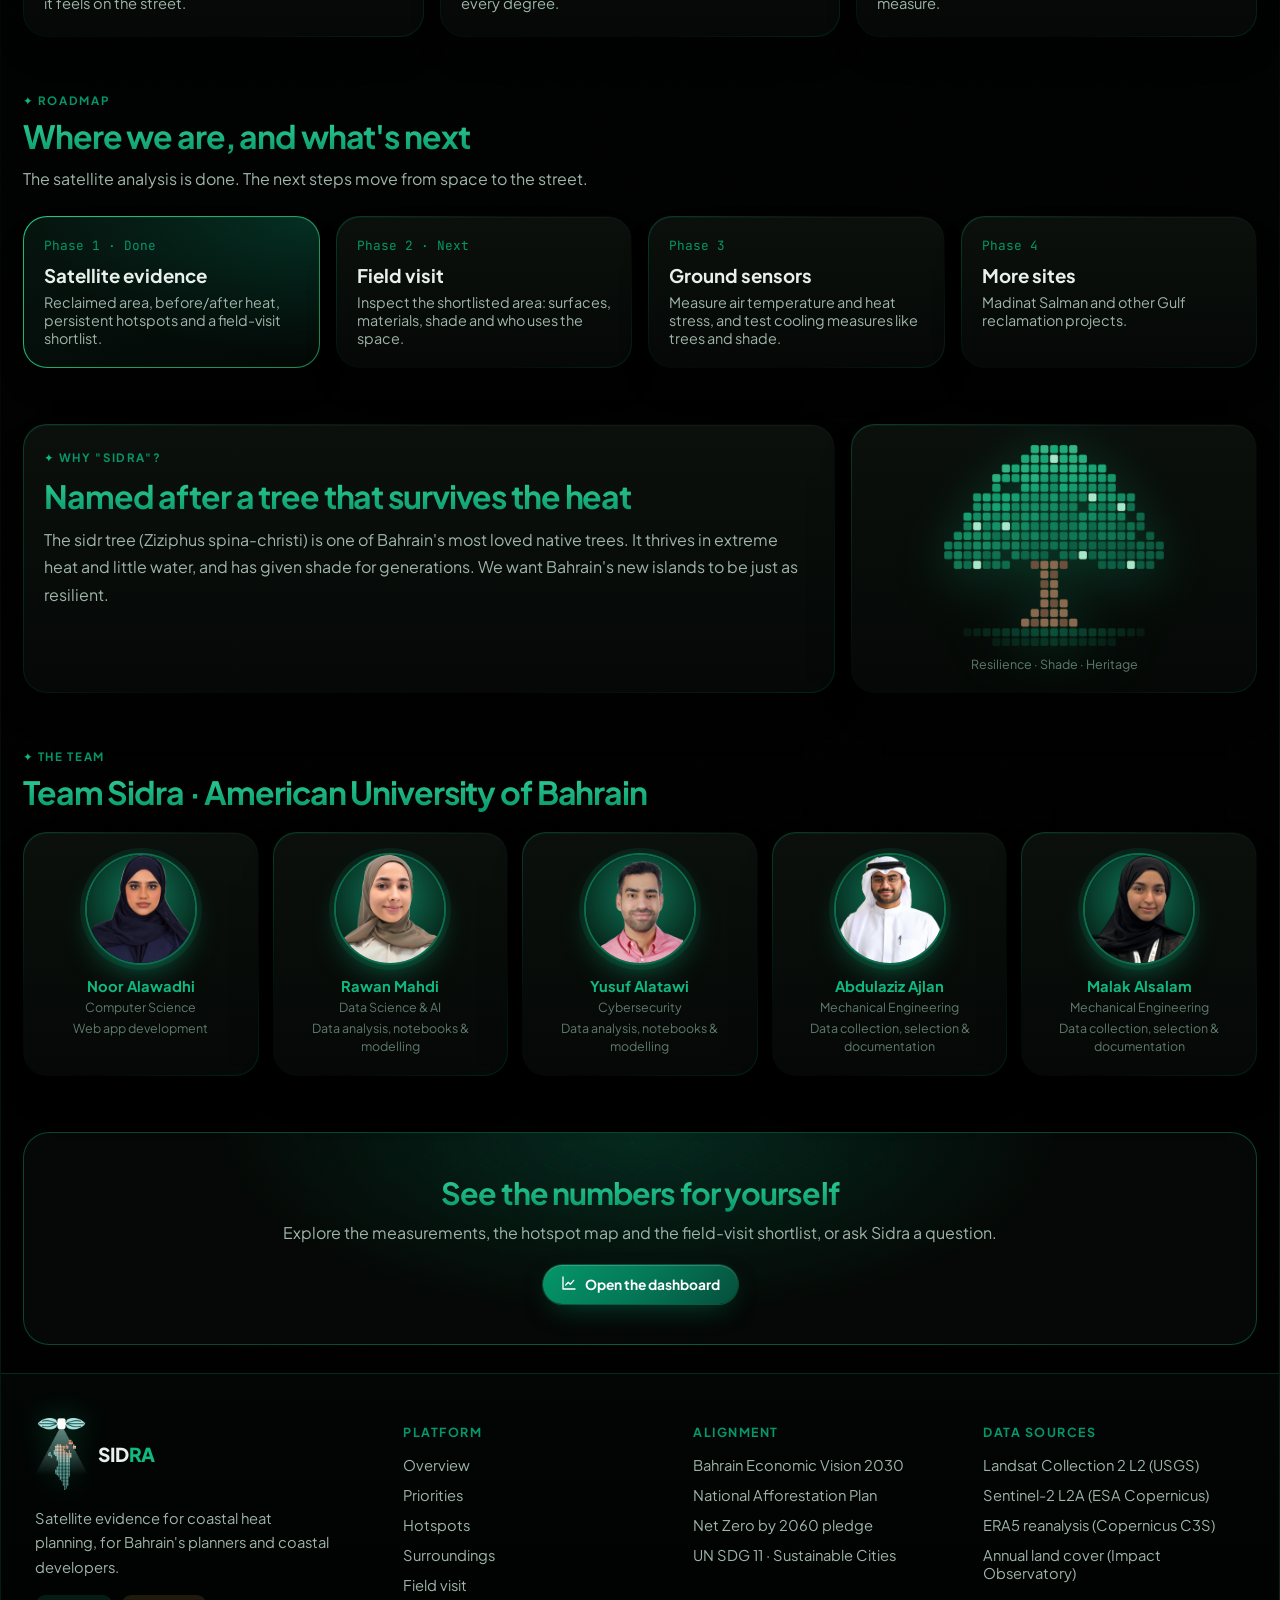
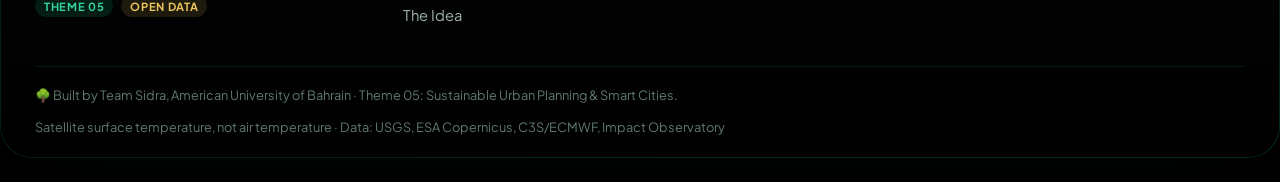
==== commit 95aae9e4: "Add Priorities decision-support tab" ====
--- a/idea.html
+++ b/idea.html
@@ -22,6 +22,7 @@
 <nav class="nav">
 <a class="active" href="idea.html"><span data-icon="bulb" data-size="15"></span><span data-i18n="">The Idea</span></a>
 <a href="index.html#overview"><span data-icon="layers" data-size="15"></span><span data-i18n="">Dashboard</span></a>
+<a href="index.html#priorities"><span data-icon="list" data-size="15"></span><span data-i18n="">Priorities</span></a>
 <a href="index.html#hotspots"><span data-icon="flame" data-size="15"></span><span data-i18n="">Hotspots</span></a>
 <a href="index.html#surroundings"><span data-icon="building" data-size="15"></span><span data-i18n="">Surroundings</span></a>
 <a href="index.html#mapview"><span data-icon="map" data-size="15"></span><span data-i18n="">Map View</span></a>
--- a/assets/css/style.css
+++ b/assets/css/style.css
@@ -737,6 +737,32 @@
 .avatar.photo { width: 112px; height: 112px; object-fit: cover; object-position: center top; display: block; padding: 0;
   border: 2px solid rgba(16, 185, 129, 0.55); background: #06150F; box-shadow: 0 0 0 5px rgba(16, 185, 129, 0.10), 0 14px 34px -14px rgba(16, 185, 129, 0.7); }
 .member .avatar:not(.photo) { width: 112px; height: 112px; font-size: 1.6rem; }
-.scan-svg .scan-map { opacity: 0.6; }
 .sidr-tree { width: min(220px, 70%); height: auto; display: block; margin: 0 auto 10px; image-rendering: auto;
   filter: drop-shadow(0 10px 26px rgba(16, 185, 129, 0.35)); }
+
+/* ---------- Diyar pixel scan (canvas) ---------- */
+.scan-canvas { width: 100%; height: auto; display: block; border-radius: 18px; cursor: pointer;
+  background: radial-gradient(circle at 50% 40%, rgba(16, 185, 129, 0.08), transparent 70%), #0B0F0D; }
+
+/* ---------- Priorities (decision support) ---------- */
+.p-map { height: 420px; border-radius: 16px; overflow: hidden; background: #06110D; }
+.finding .foot span { font-size: 0.78rem; line-height: 1.45; color: var(--ink-2); }
+.p-head { flex-wrap: wrap; gap: 12px; }
+.p-tools { display: flex; gap: 10px; align-items: center; flex-wrap: wrap; }
+.p-csv { display: inline-flex; align-items: center; gap: 7px; padding: 8px 14px; font-size: 0.82rem; }
+.p-table tbody tr { cursor: pointer; }
+.p-table tbody tr.sel { background: rgba(224, 122, 95, 0.12); box-shadow: inset 3px 0 0 #E07A5F; }
+.rank-badge { display: inline-grid; place-items: center; width: 28px; height: 28px; border-radius: 50%; font-weight: 800; color: #fff;
+  background: linear-gradient(135deg, #E8A08A, #C9583E); box-shadow: 0 0 0 3px rgba(224, 122, 95, 0.18); }
+.mini-bar { display: inline-block; vertical-align: middle; width: 64px; height: 7px; border-radius: 4px; background: rgba(255, 255, 255, 0.07); margin-right: 6px; overflow: hidden; }
+.mini-bar i { display: block; height: 100%; border-radius: 4px; }
+.mini-bar.hot i { background: linear-gradient(90deg, #E8A08A, #E07A5F); }
+.mini-bar.pers i { background: linear-gradient(90deg, #10B981, #34D399); }
+.mini-bar.area i { background: linear-gradient(90deg, #3987E5, #7FB2F0); }
+.stab { display: inline-block; padding: 3px 10px; border-radius: 999px; font-size: 0.74rem; font-weight: 700; white-space: nowrap; }
+.stab.ok { color: #34D399; background: rgba(16, 185, 129, 0.14); border: 1px solid rgba(16, 185, 129, 0.4); }
+.stab.mid { color: #E8C45A; background: rgba(232, 196, 90, 0.12); border: 1px solid rgba(232, 196, 90, 0.35); }
+.stab.low { color: #F2A285; background: rgba(224, 122, 95, 0.12); border: 1px solid rgba(224, 122, 95, 0.35); }
+.rank-pin span { display: grid; place-items: center; width: 26px; height: 26px; border-radius: 50%; font: 800 13px/1 var(--font); color: #fff;
+  background: #C9583E; border: 2px solid #FDE7DD; box-shadow: 0 4px 12px rgba(0, 0, 0, 0.5); }
+@media (max-width: 680px) { .p-map { height: 320px; } .mini-bar { width: 40px; } }
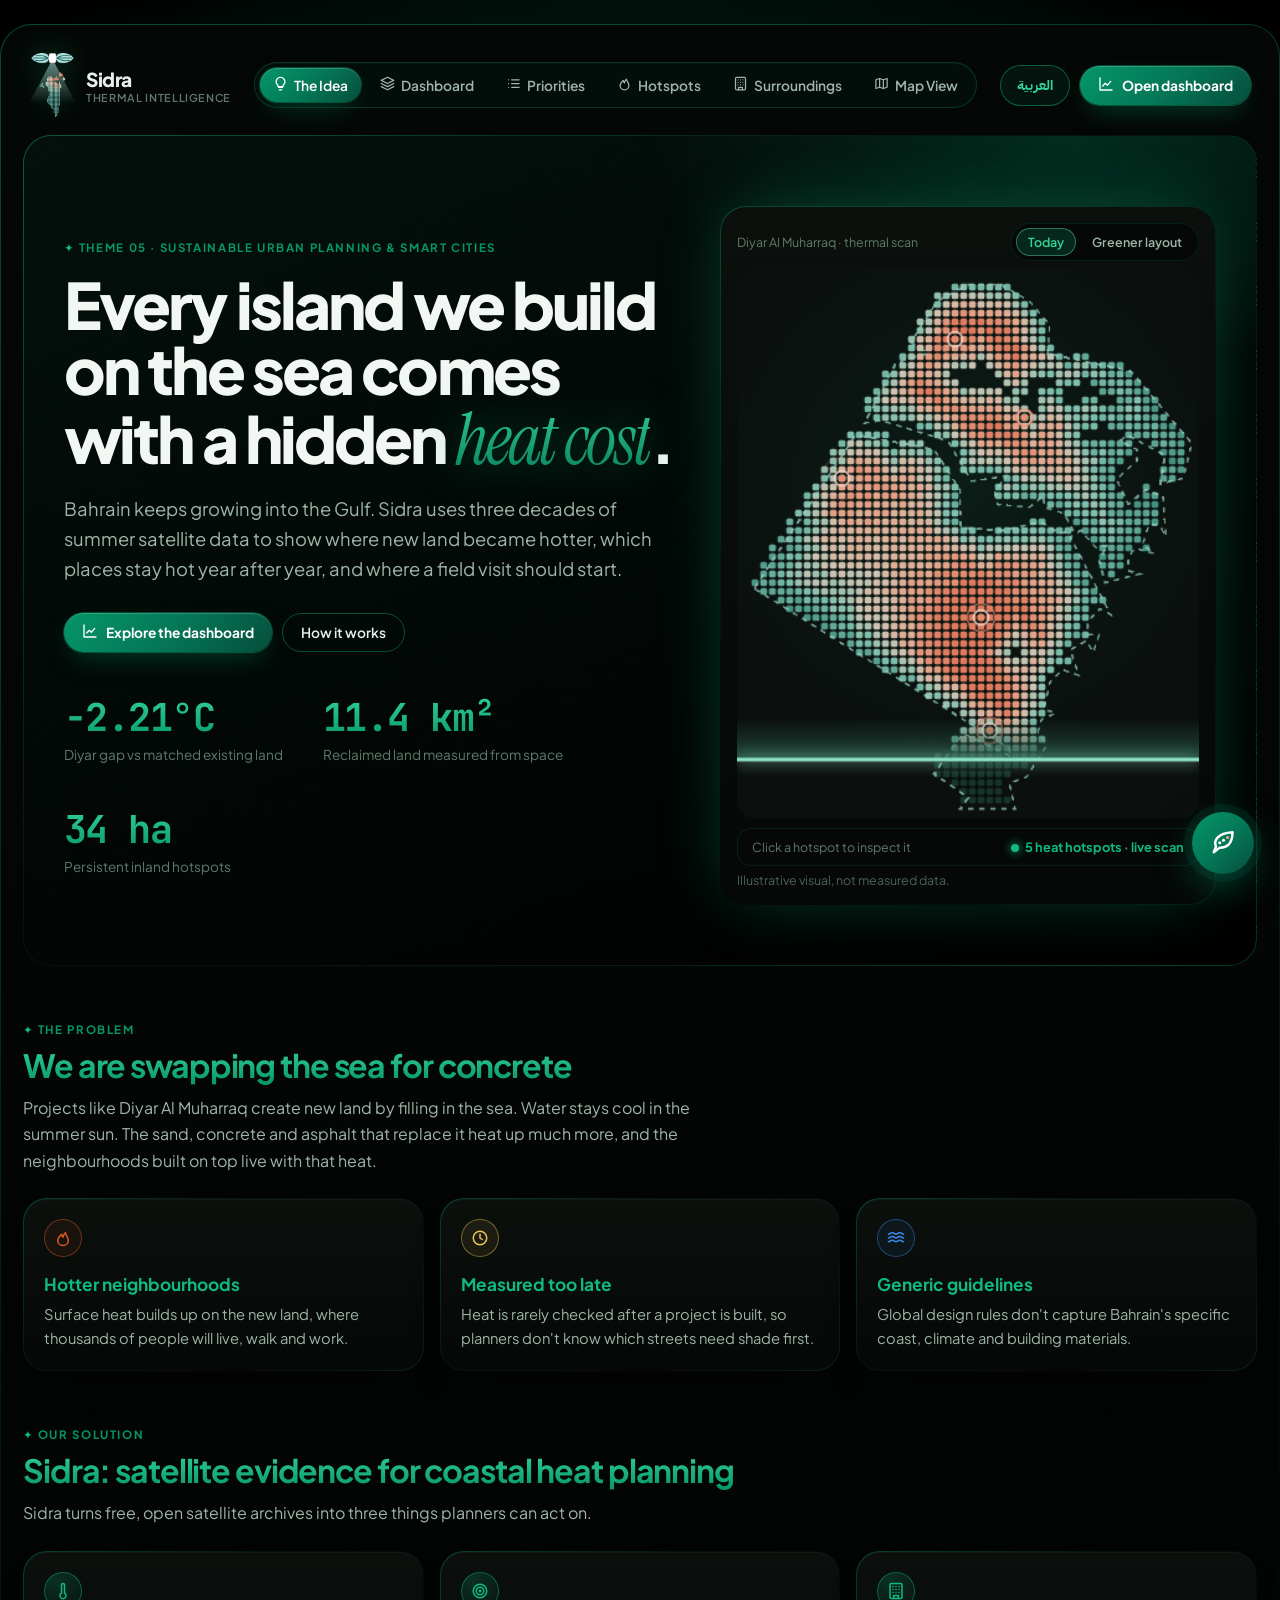
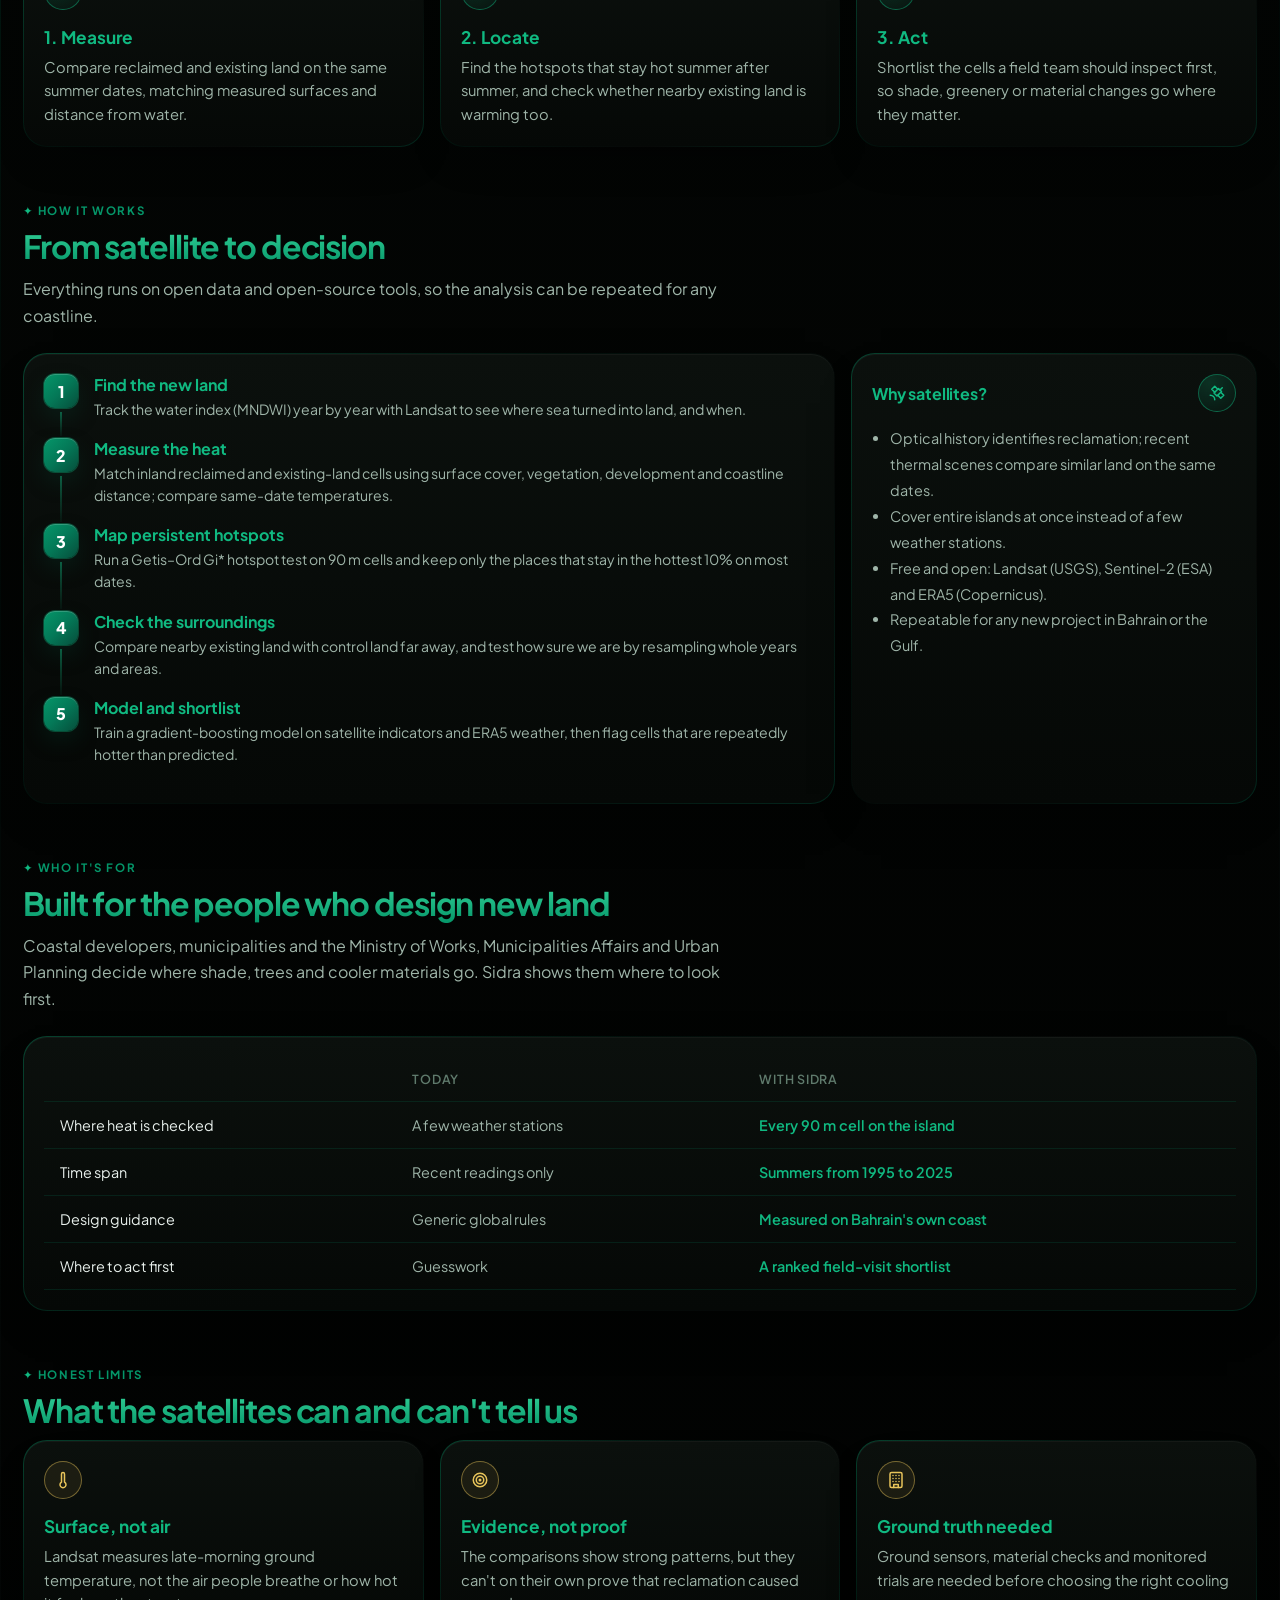
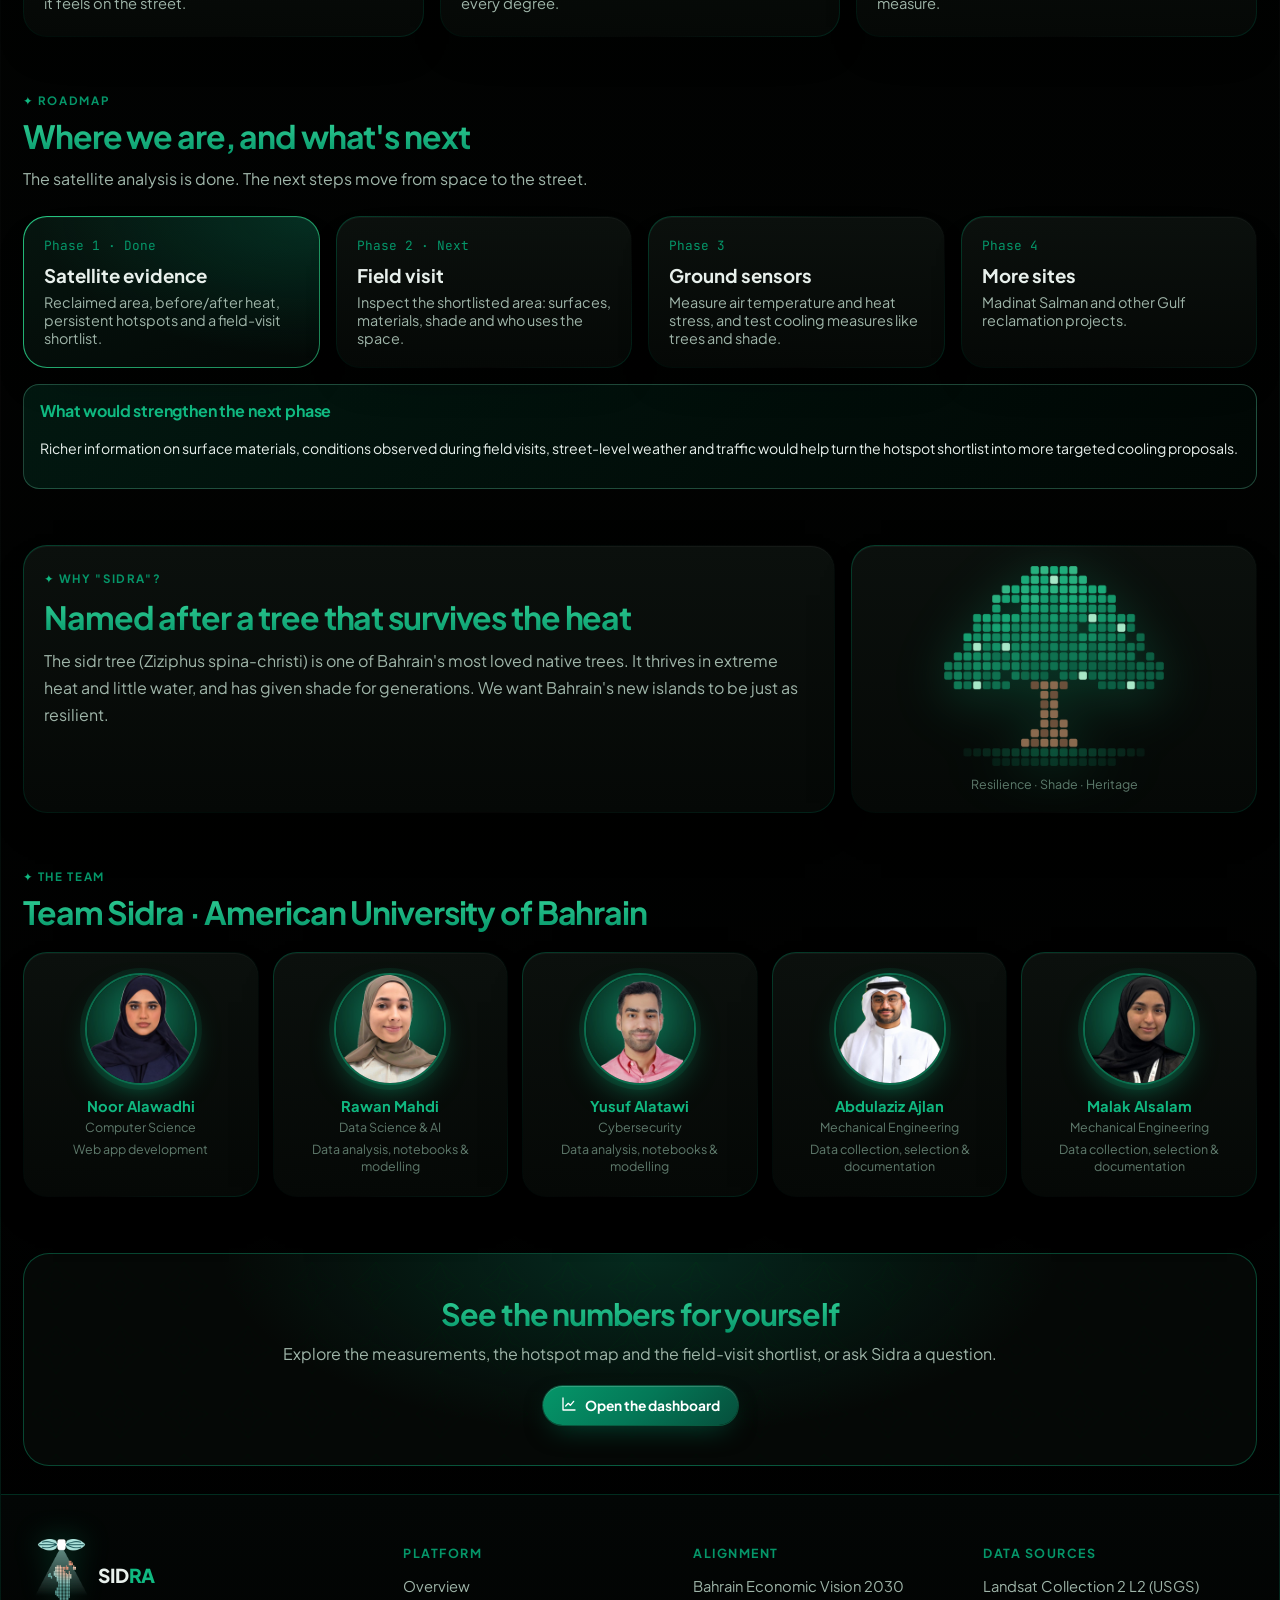
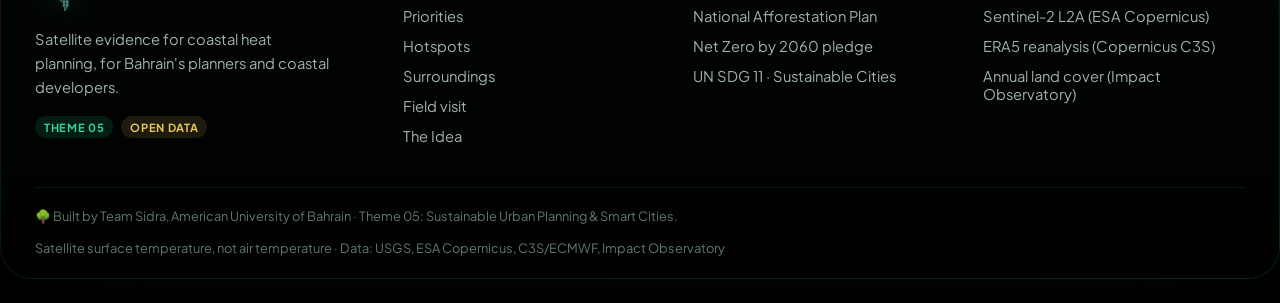
==== commit d22194c8: "add extra intervention ideas" ====
--- a/idea.html
+++ b/idea.html
@@ -141,6 +141,10 @@
 <div class="card"><div class="phase" data-i18n="">Phase 3</div><h3 data-i18n="" style="margin:10px 0 6px">Ground sensors</h3><p class="muted" data-i18n="" style="margin:0;font-size:.9rem">Measure air temperature and heat stress, and test cooling measures like trees and shade.</p></div>
 <div class="card"><div class="phase" data-i18n="">Phase 4</div><h3 data-i18n="" style="margin:10px 0 6px">More sites</h3><p class="muted" data-i18n="" style="margin:0;font-size:.9rem">Madinat Salman and other Gulf reclamation projects.</p></div>
 </div>
+<div class="callout mt">
+<div class="card-title" data-i18n="">What would strengthen the next phase</div>
+<p data-i18n="">Richer information on surface materials, conditions observed during field visits, street-level weather and traffic would help turn the hotspot shortlist into more targeted cooling proposals.</p>
+</div>
 </section>
 <!-- Name -->
 <section class="section">
